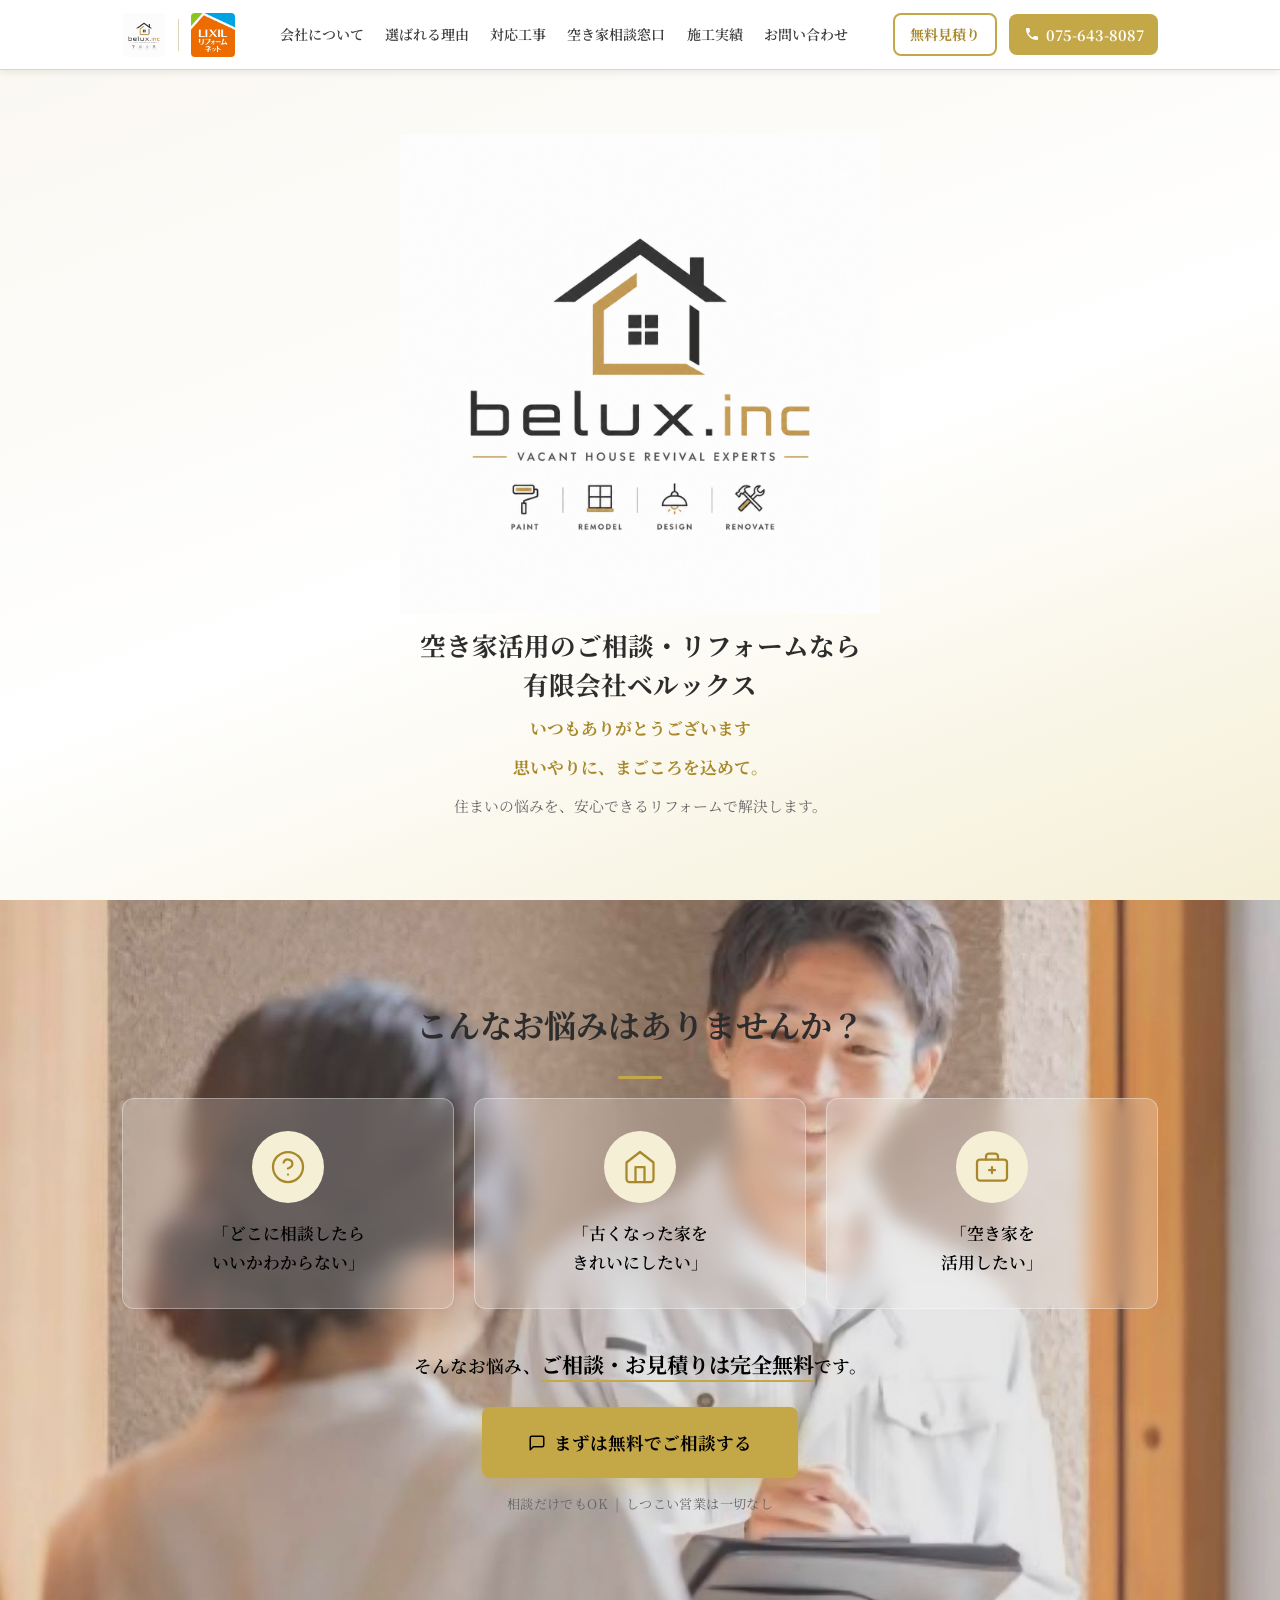
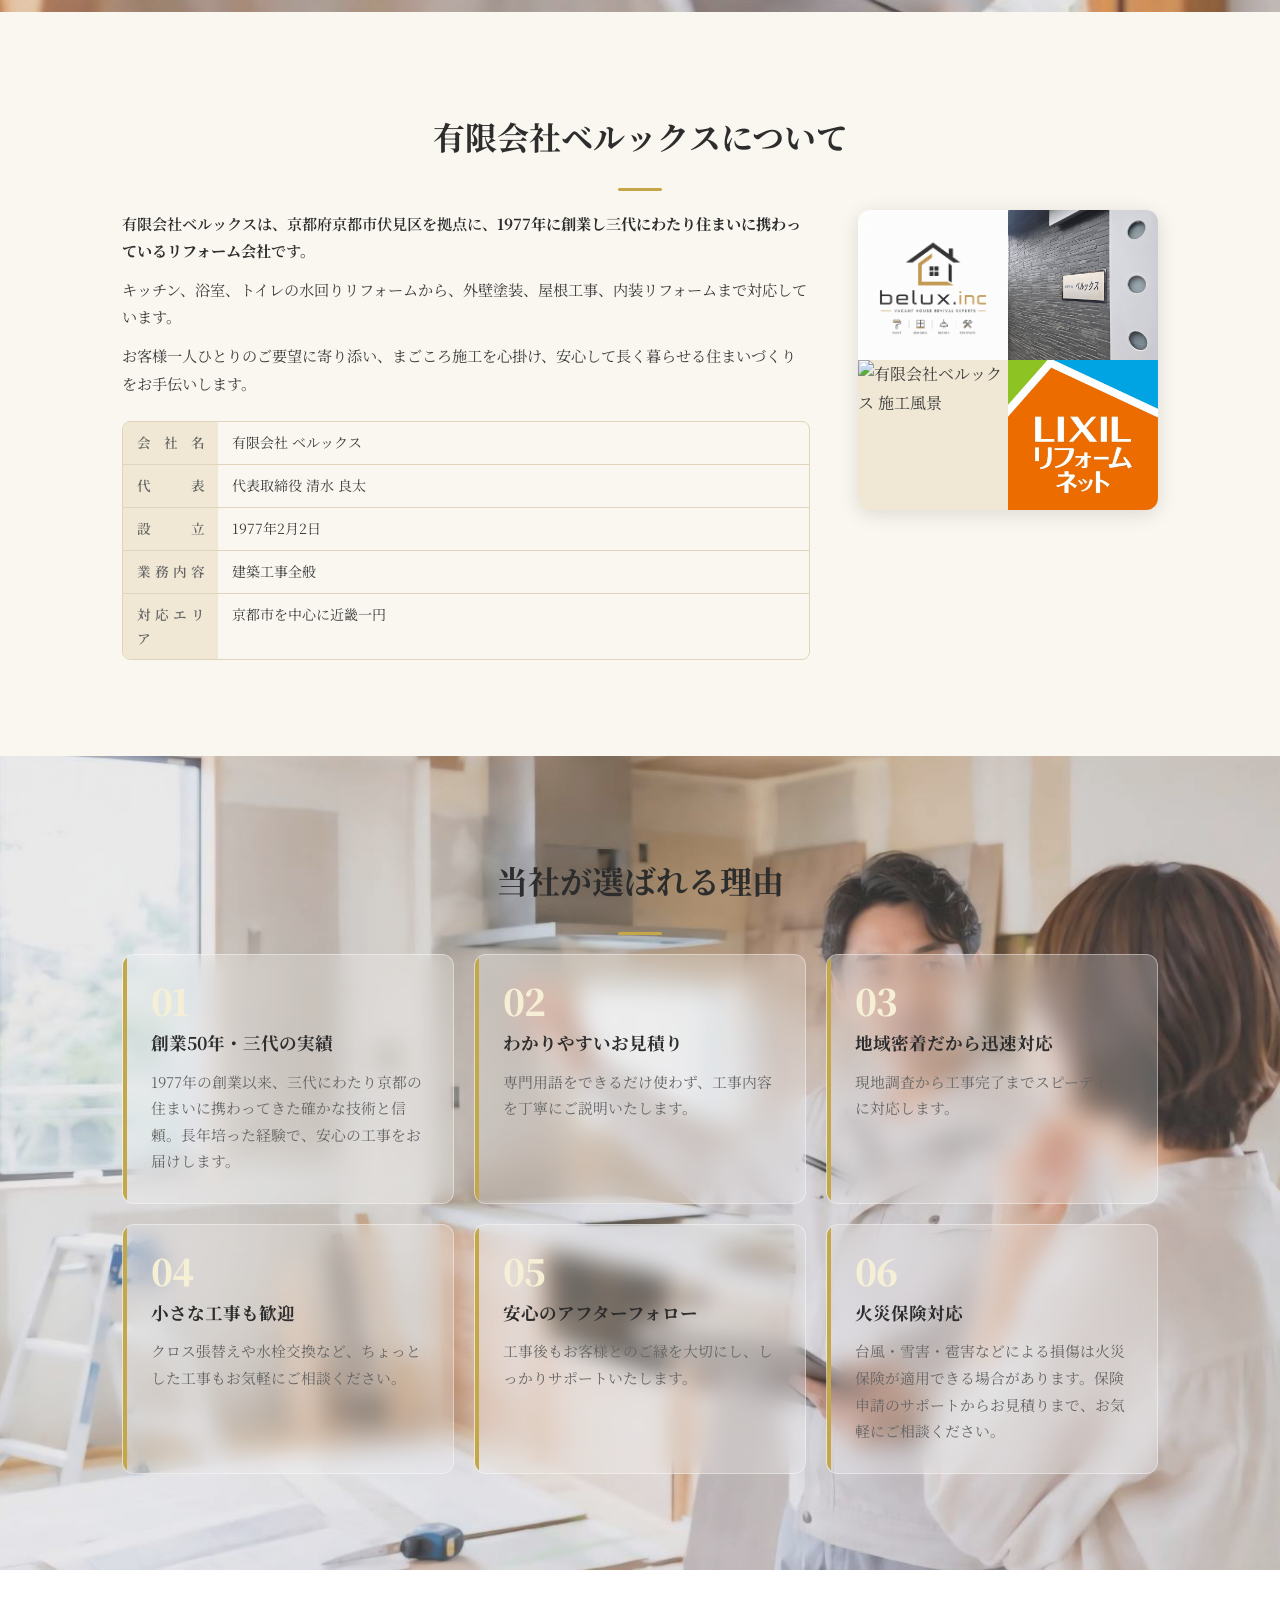
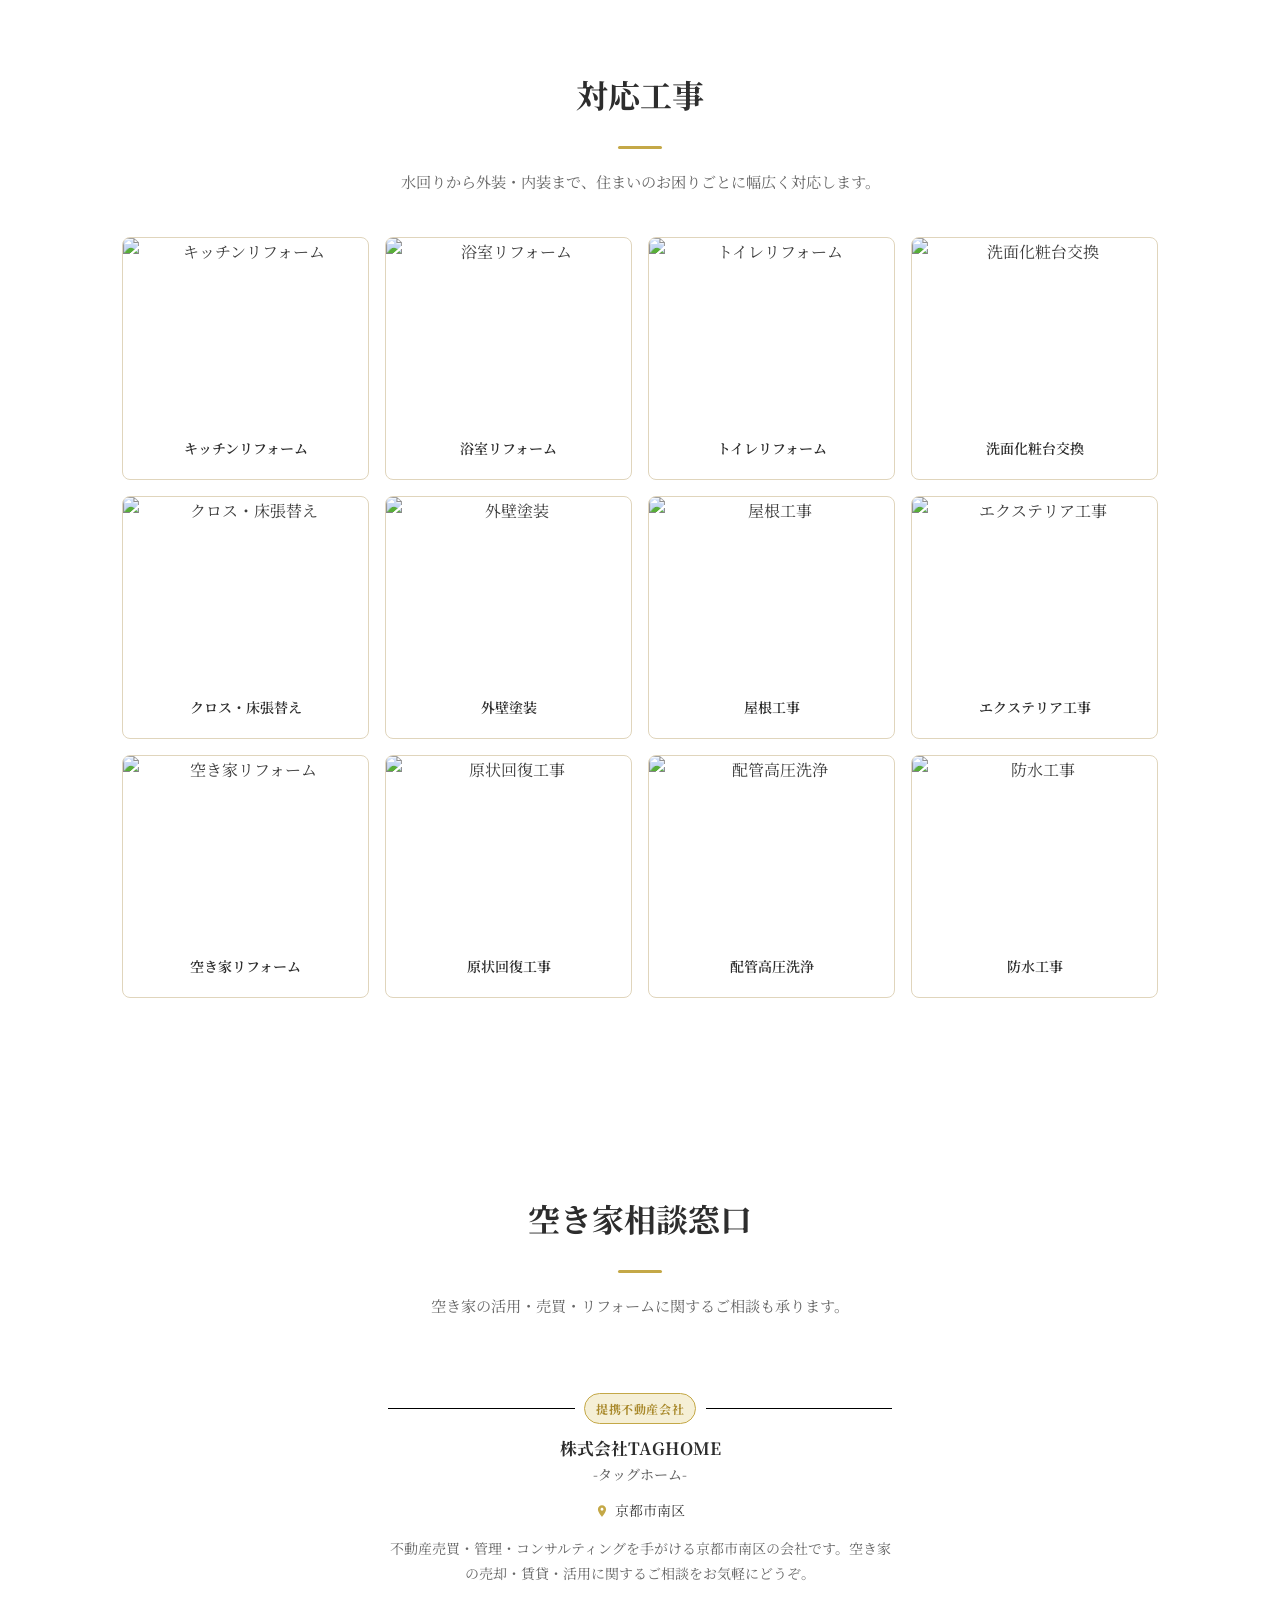
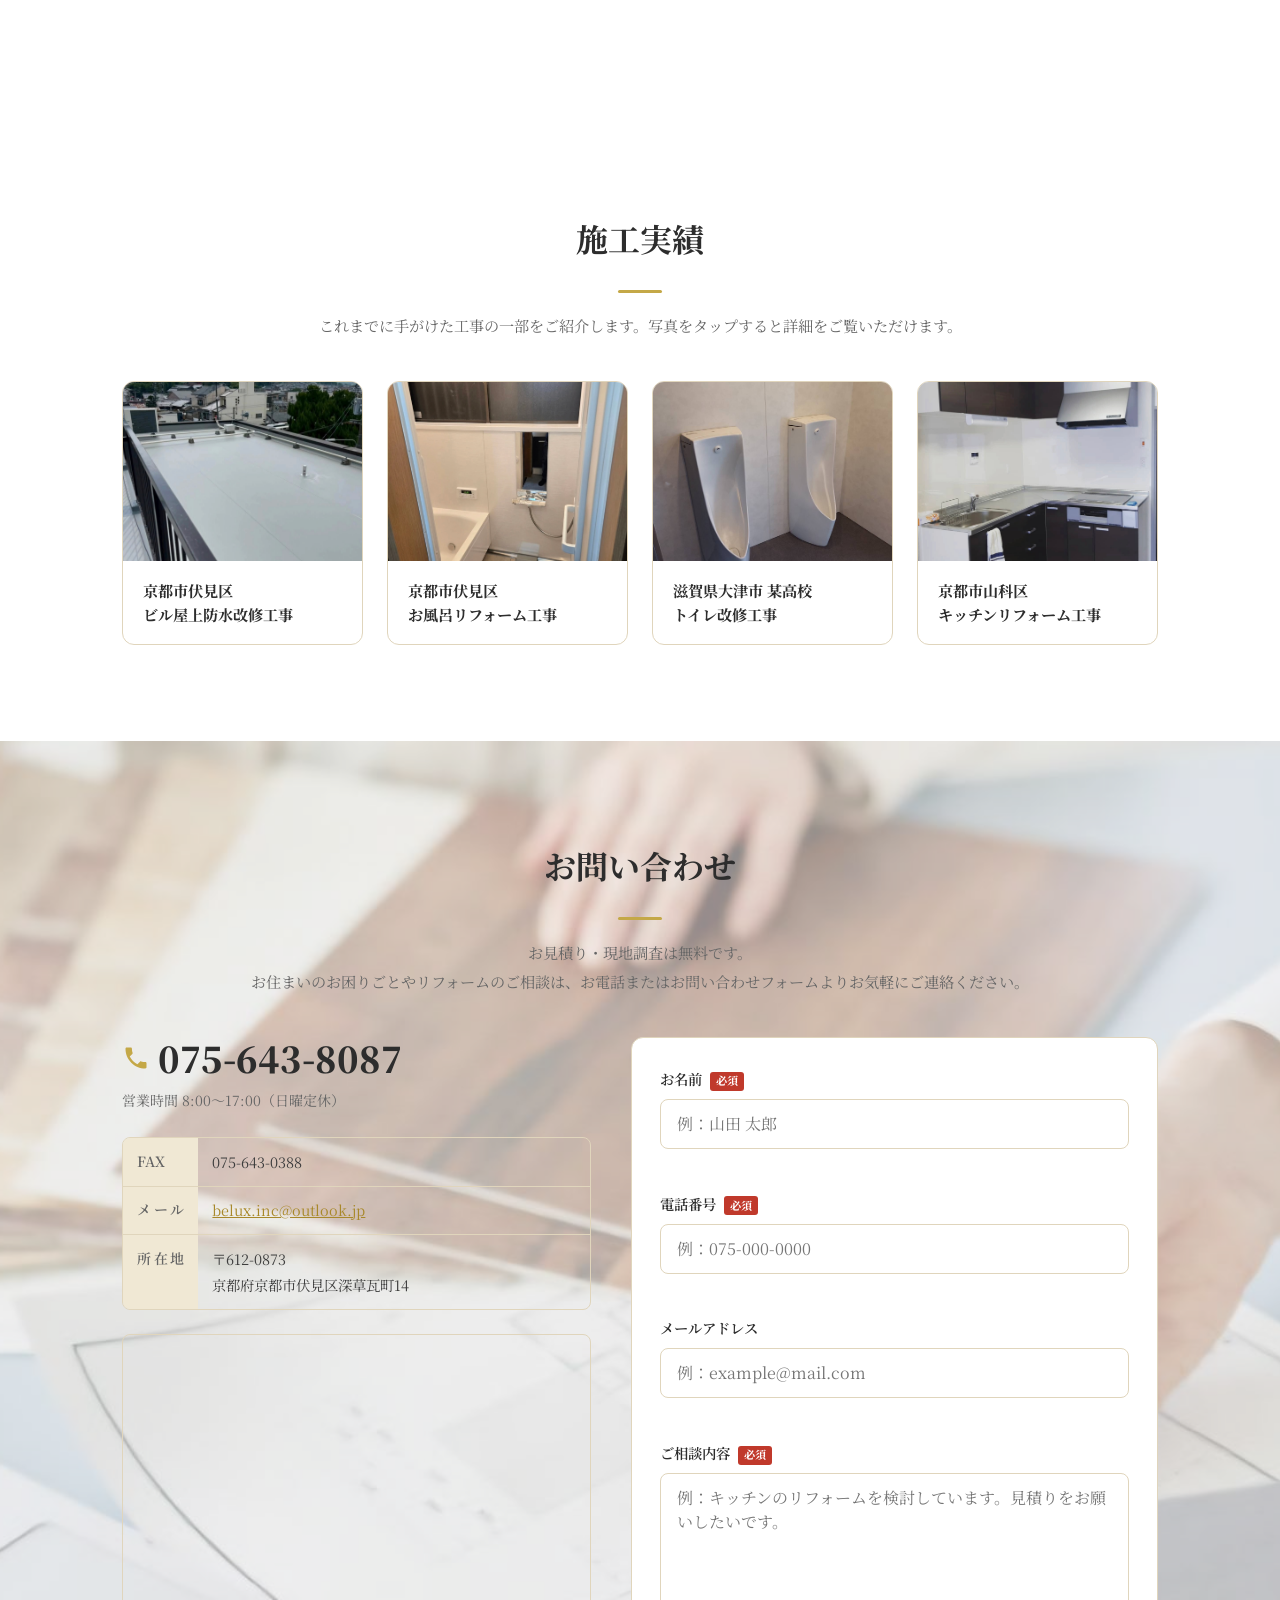
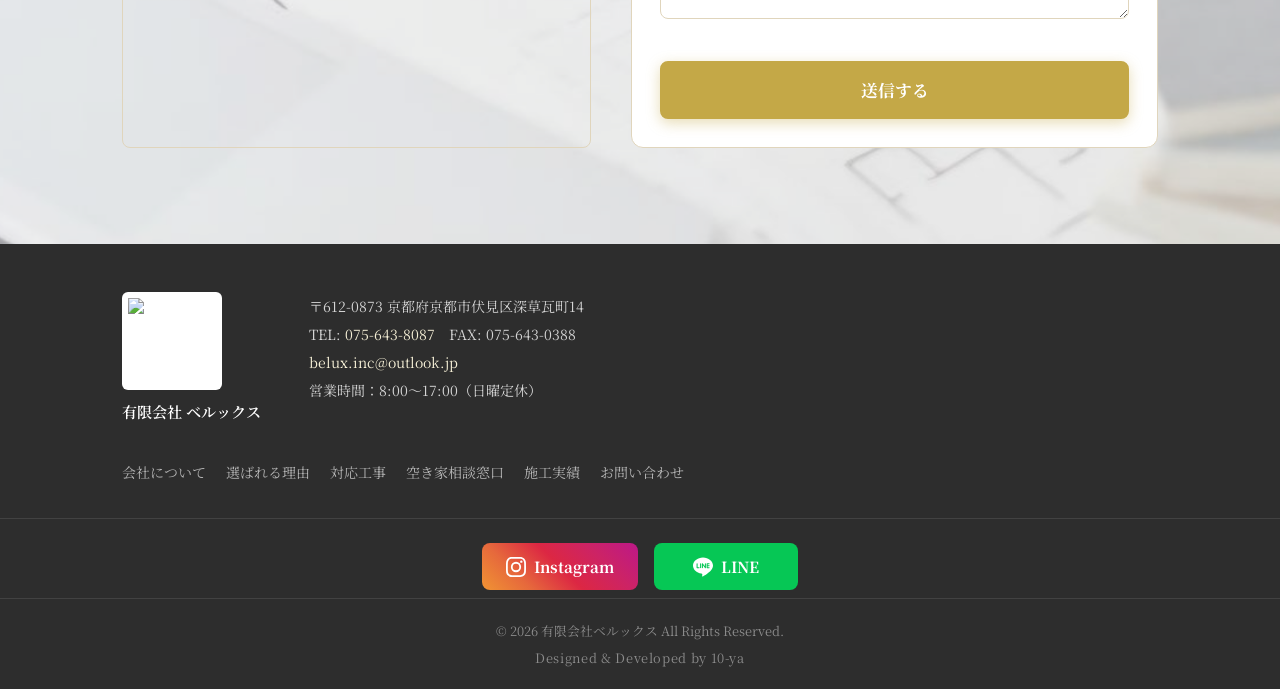
==== index.html @ 3d4a2533 "OGP画像をロゴ+社名で設定 Co-Authored-By: Claude Sonnet 4.6 <noreply@anthropic.com>" ====
<!DOCTYPE html>
<html lang="ja">
<head>
    <meta charset="UTF-8">
    <meta name="viewport" content="width=device-width, initial-scale=1.0">
    <meta name="description" content="京都市伏見区の有限会社ベルックスは、キッチン・浴室・トイレなどの水回りリフォーム、外壁塗装、屋根工事、内装リフォーム、空き家リフォームに対応しています。お見積り・現地調査は無料です。">
    <title>有限会社ベルックス｜京都市伏見区のリフォーム・建築工事</title>

    <!-- OGP設定 -->
    <meta property="og:title" content="有限会社ベルックス｜京都市伏見区のリフォーム・建築工事">
    <meta property="og:description" content="京都市伏見区のリフォーム会社。キッチン・浴室・トイレの水回りから外壁塗装・屋根工事まで対応。お見積り無料。">
    <meta property="og:type" content="website">
    <meta property="og:url" content="https://beluxinc.github.io/belux/">
    <meta property="og:image" content="https://beluxinc.github.io/belux/ogp.png">
    <meta property="og:image:width" content="1200">
    <meta property="og:image:height" content="630">
    <meta property="og:locale" content="ja_JP">

    <link rel="preconnect" href="https://fonts.googleapis.com">
    <link rel="preconnect" href="https://fonts.gstatic.com" crossorigin>
    <link href="https://fonts.googleapis.com/css2?family=Noto+Serif+JP:wght@400;700;900&display=swap" rel="stylesheet">
    <link rel="icon" type="image/png" href="ロゴマーク-header.png">
    <link rel="apple-touch-icon" href="ロゴマーク-header.png">
    <link rel="stylesheet" href="css/style.css">
</head>
<body id="top">

    <!-- ========================================
         ヘッダー（固定表示）
    ======================================== -->
    <header class="header" id="header">
        <div class="header-inner container">
            <a href="#top" class="header-logo">
                <img src="ロゴマーク-header.png" alt="有限会社ベルックス ロゴ" height="44">
                <span class="header-logo-divider" aria-hidden="true"></span>
                <img src="LIXIL.jpg" alt="LIXILリフォームネット" height="44" class="header-logo-lixil">
            </a>

            <!-- PCナビ -->
            <nav class="header-nav" id="mainNav" aria-label="メインナビゲーション">
                <ul>
                    <li><a href="#about" class="nav-link">会社について</a></li>
                    <li><a href="#reasons" class="nav-link">選ばれる理由</a></li>
                    <li><a href="#services" class="nav-link">対応工事</a></li>
                    <li><a href="#vacancy" class="nav-link">空き家相談窓口</a></li>
                    <li><a href="#works" class="nav-link">施工実績</a></li>
                    <li><a href="#contact" class="nav-link">お問い合わせ</a></li>
                </ul>
            </nav>

            <!-- 無料見積りボタン -->
            <a href="#contact" class="header-estimate">無料見積り</a>

            <!-- PCヘッダー電話ボタン -->
            <a href="tel:0756438087" class="header-tel" aria-label="電話する 075-643-8087">
                <svg xmlns="http://www.w3.org/2000/svg" width="16" height="16" viewBox="0 0 24 24" fill="currentColor" aria-hidden="true">
                    <path d="M6.62 10.79c1.44 2.83 3.76 5.14 6.59 6.59l2.2-2.2c.27-.27.67-.36 1.02-.24 1.12.37 2.33.57 3.57.57.55 0 1 .45 1 1V20c0 .55-.45 1-1 1-9.39 0-17-7.61-17-17 0-.55.45-1 1-1h3.5c.55 0 1 .45 1 1 0 1.25.2 2.45.57 3.57.11.35.03.74-.25 1.02l-2.2 2.2z"/>
                </svg>
                <span>075-643-8087</span>
            </a>

            <!-- ハンバーガーボタン（スマホ用） -->
            <button class="hamburger" id="hamburger"
                    aria-label="メニューを開く"
                    aria-expanded="false"
                    aria-controls="mainNav">
                <span class="hamburger-bar"></span>
                <span class="hamburger-bar"></span>
                <span class="hamburger-bar"></span>
            </button>
        </div>
    </header>

    <main>
        <!-- ========================================
             ① ファーストビュー（ヒーロー）
             背景画像: 施工実績写真/背景/ フォルダーの写真を使用
        ======================================== -->
        <section class="hero" id="hero">
            <div class="hero-content">
                <div class="hero-logo-wrap">
                  <img src="ロゴマーク.png" alt="有限会社ベルックス" class="hero-logo">
                  <div class="hero-sweep hero-sweep-h" aria-hidden="true"></div>
                  <div class="hero-sweep hero-sweep-a" aria-hidden="true"></div>
                </div>
                <h1 class="hero-title">空き家活用のご相談・リフォームなら<br>有限会社ベルックス</h1>
                <p class="hero-lead">いつもありがとうございます</p>
                <p class="hero-lead">思いやりに、まごころを込めて。</p>
                <p class="hero-sub">住まいの悩みを、安心できるリフォームで解決します。</p>
            </div>
        </section>

        <!-- ========================================
             ② お悩み訴求
        ======================================== -->
        <section class="concerns section-pad" id="concerns">
            <div class="container">
                <h2 class="section-title">こんなお悩みはありませんか？</h2>
                <div class="concerns-grid">
                    <div class="concern-item animate-in">
                        <div class="concern-icon" aria-hidden="true">
                            <svg xmlns="http://www.w3.org/2000/svg" width="36" height="36" viewBox="0 0 24 24" fill="none" stroke="currentColor" stroke-width="1.5" stroke-linecap="round" stroke-linejoin="round">
                                <circle cx="12" cy="12" r="10"/>
                                <path d="M9.09 9a3 3 0 0 1 5.83 1c0 2-3 3-3 3"/>
                                <line x1="12" y1="17" x2="12.01" y2="17"/>
                            </svg>
                        </div>
                        <p>「どこに相談したら<br>いいかわからない」</p>
                    </div>
                    <div class="concern-item animate-in">
                        <div class="concern-icon" aria-hidden="true">
                            <svg xmlns="http://www.w3.org/2000/svg" width="36" height="36" viewBox="0 0 24 24" fill="none" stroke="currentColor" stroke-width="1.5" stroke-linecap="round" stroke-linejoin="round">
                                <path d="M3 9l9-7 9 7v11a2 2 0 0 1-2 2H5a2 2 0 0 1-2-2z"/>
                                <polyline points="9 22 9 12 15 12 15 22"/>
                            </svg>
                        </div>
                        <p>「古くなった家を<br>きれいにしたい」</p>
                    </div>
                    <div class="concern-item animate-in">
                        <div class="concern-icon" aria-hidden="true">
                            <svg xmlns="http://www.w3.org/2000/svg" width="36" height="36" viewBox="0 0 24 24" fill="none" stroke="currentColor" stroke-width="1.5" stroke-linecap="round" stroke-linejoin="round">
                                <rect x="2" y="7" width="20" height="14" rx="2" ry="2"/>
                                <path d="M16 7V5a2 2 0 0 0-2-2h-4a2 2 0 0 0-2 2v2"/>
                                <line x1="12" y1="12" x2="12" y2="16"/>
                                <line x1="10" y1="14" x2="14" y2="14"/>
                            </svg>
                        </div>
                        <p>「空き家を<br>活用したい」</p>
                    </div>
                </div>
                <p class="concerns-cta-text">そんなお悩み、<strong class="concerns-cta-free">ご相談・お見積りは完全無料</strong>です。</p>
                <a href="#contact" class="btn btn-primary concerns-cta-btn">
                    <svg xmlns="http://www.w3.org/2000/svg" width="18" height="18" viewBox="0 0 24 24" fill="none" stroke="currentColor" stroke-width="2" stroke-linecap="round" stroke-linejoin="round" aria-hidden="true"><path d="M21 15a2 2 0 0 1-2 2H7l-4 4V5a2 2 0 0 1 2-2h14a2 2 0 0 1 2 2z"/></svg>
                    まずは無料でご相談する
                </a>
                <p class="concerns-cta-note">相談だけでもOK&nbsp;&nbsp;|&nbsp;&nbsp;しつこい営業は一切なし</p>
            </div>
        </section>

        <!-- ========================================
             ③ ベルックスについて
        ======================================== -->
        <section class="about section-pad bg-cream" id="about">
            <div class="container">
                <h2 class="section-title">有限会社ベルックスについて</h2>
                <div class="about-inner">
                    <div class="about-text animate-in">
                        <p class="about-lead">有限会社ベルックスは、京都府京都市伏見区を拠点に、<strong>1977年に創業し三代にわたり住まいに携わっているリフォーム会社</strong>です。</p>
                        <p>キッチン、浴室、トイレの水回りリフォームから、外壁塗装、屋根工事、内装リフォームまで対応しています。</p>
                        <p>お客様一人ひとりのご要望に寄り添い、まごころ施工を心掛け、安心して長く暮らせる住まいづくりをお手伝いします。</p>
                        <div class="about-info">
                            <dl>
                                <div class="about-info-row">
                                    <dt>会社名</dt>
                                    <dd>有限会社 ベルックス</dd>
                                </div>
                                <div class="about-info-row">
                                    <dt>代表</dt>
                                    <dd>代表取締役 清水 良太</dd>
                                </div>
                                <div class="about-info-row">
                                    <dt>設立</dt>
                                    <dd>1977年2月2日</dd>
                                </div>
                                <div class="about-info-row">
                                    <dt>業務内容</dt>
                                    <dd>建築工事全般</dd>
                                </div>
                                <div class="about-info-row">
                                    <dt>対応エリア</dt>
                                    <dd>京都市を中心に近畿一円</dd>
                                </div>
                            </dl>
                        </div>
                    </div>
                    <div class="about-logo-col animate-in">
                        <!-- 市松模様 2×2グリッド：後2枚は画像パスを差し替えてください -->
                        <div class="logo-grid">
                            <div class="logo-cell logo-cell--white">
                                <img src="ロゴマーク.png" alt="有限会社ベルックス">
                            </div>
                            <div class="logo-cell logo-cell--cream">
                                <img src="事務所.jpg" alt="有限会社ベルックス 事務所">
                            </div>
                            <div class="logo-cell logo-cell--cream">
                                <img src="施工実績写真/背景/５.jpg" alt="有限会社ベルックス 施工風景">
                            </div>
                            <div class="logo-cell logo-cell--white">
                                <img src="LIXIL.jpg" alt="LIXILリフォームネット">
                            </div>
                        </div>
                    </div>
                </div>
            </div>
        </section>

        <!-- ========================================
             ④ 当社が選ばれる理由
        ======================================== -->
        <section class="reasons section-pad" id="reasons">
            <div class="container">
                <h2 class="section-title">当社が選ばれる理由</h2>
                <div class="reasons-grid">
                    <div class="reason-card animate-in">
                        <div class="reason-num" aria-hidden="true">01</div>
                        <h3 class="reason-title">創業50年・三代の実績</h3>
                        <p>1977年の創業以来、三代にわたり京都の住まいに携わってきた確かな技術と信頼。長年培った経験で、安心の工事をお届けします。</p>
                    </div>
                    <div class="reason-card animate-in">
                        <div class="reason-num" aria-hidden="true">02</div>
                        <h3 class="reason-title">わかりやすいお見積り</h3>
                        <p>専門用語をできるだけ使わず、工事内容を丁寧にご説明いたします。</p>
                    </div>
                    <div class="reason-card animate-in">
                        <div class="reason-num" aria-hidden="true">03</div>
                        <h3 class="reason-title">地域密着だから迅速対応</h3>
                        <p>現地調査から工事完了までスピーディーに対応します。</p>
                    </div>
                    <div class="reason-card animate-in">
                        <div class="reason-num" aria-hidden="true">04</div>
                        <h3 class="reason-title">小さな工事も歓迎</h3>
                        <p>クロス張替えや水栓交換など、ちょっとした工事もお気軽にご相談ください。</p>
                    </div>
                    <div class="reason-card animate-in">
                        <div class="reason-num" aria-hidden="true">05</div>
                        <h3 class="reason-title">安心のアフターフォロー</h3>
                        <p>工事後もお客様とのご縁を大切にし、しっかりサポートいたします。</p>
                    </div>
                    <div class="reason-card animate-in">
                        <div class="reason-num" aria-hidden="true">06</div>
                        <h3 class="reason-title">火災保険対応</h3>
                        <p>台風・雪害・雹害などによる損傷は火災保険が適用できる場合があります。保険申請のサポートからお見積りまで、お気軽にご相談ください。</p>
                    </div>
                </div>
            </div>
        </section>

        <!-- ========================================
             ⑤ 対応工事
        ======================================== -->
        <section class="services section-pad" id="services">
            <div class="container">
                <h2 class="section-title">対応工事</h2>
                <p class="section-subtitle">水回りから外装・内装まで、住まいのお困りごとに幅広く対応します。</p>
                <div class="services-grid">

                    <!-- キッチンリフォーム -->
                    <div class="service-card animate-in">
                        <div class="service-img-wrap">
                            <img src="対応工事/キッチンリフォーム.jpg" alt="キッチンリフォーム" class="service-img" loading="lazy" decoding="async">
                        </div>
                        <div class="service-body">
                            <h3>キッチンリフォーム</h3>

                        </div>
                    </div>

                    <!-- 浴室リフォーム -->
                    <div class="service-card animate-in">
                        <div class="service-img-wrap">
                            <img src="対応工事/浴室リフォーム.jpg" alt="浴室リフォーム" class="service-img" loading="lazy" decoding="async">
                        </div>
                        <div class="service-body">
                            <h3>浴室リフォーム</h3>

                        </div>
                    </div>

                    <!-- トイレリフォーム -->
                    <div class="service-card animate-in">
                        <div class="service-img-wrap">
                            <img src="対応工事/トイレリフォーム.jpg" alt="トイレリフォーム" class="service-img" loading="lazy" decoding="async">
                        </div>
                        <div class="service-body">
                            <h3>トイレリフォーム</h3>

                        </div>
                    </div>

                    <!-- 洗面化粧台交換 -->
                    <div class="service-card animate-in">
                        <div class="service-img-wrap">
                            <img src="対応工事/洗面化粧台交換.jpg" alt="洗面化粧台交換" class="service-img" loading="lazy" decoding="async">
                        </div>
                        <div class="service-body">
                            <h3>洗面化粧台交換</h3>

                        </div>
                    </div>

                    <!-- クロス・床張替え -->
                    <div class="service-card animate-in">
                        <div class="service-img-wrap">
                            <img src="対応工事/クロス床張り替え.jpg" alt="クロス・床張替え" class="service-img" loading="lazy" decoding="async">
                        </div>
                        <div class="service-body">
                            <h3>クロス・床張替え</h3>

                        </div>
                    </div>

                    <!-- 外壁塗装 -->
                    <div class="service-card animate-in">
                        <div class="service-img-wrap">
                            <img src="対応工事/外壁塗装.jpg" alt="外壁塗装" class="service-img" loading="lazy" decoding="async">
                        </div>
                        <div class="service-body">
                            <h3>外壁塗装</h3>

                        </div>
                    </div>

                    <!-- 屋根工事 -->
                    <div class="service-card animate-in">
                        <div class="service-img-wrap">
                            <img src="対応工事/屋根工事.jpg" alt="屋根工事" class="service-img" loading="lazy" decoding="async">
                        </div>
                        <div class="service-body">
                            <h3>屋根工事</h3>

                        </div>
                    </div>

                    <!-- エクステリア工事 -->
                    <div class="service-card animate-in">
                        <div class="service-img-wrap">
                            <img src="対応工事/エクステリア工事.jpg" alt="エクステリア工事" class="service-img" loading="lazy" decoding="async">
                        </div>
                        <div class="service-body">
                            <h3>エクステリア工事</h3>

                        </div>
                    </div>

                    <!-- 空き家リフォーム -->
                    <div class="service-card animate-in">
                        <div class="service-img-wrap">
                            <img src="対応工事/空き家リフォーム.jpg" alt="空き家リフォーム" class="service-img" loading="lazy" decoding="async">
                        </div>
                        <div class="service-body">
                            <h3>空き家リフォーム</h3>

                        </div>
                    </div>

                    <!-- 原状回復工事 -->
                    <div class="service-card animate-in">
                        <div class="service-img-wrap">
                            <img src="対応工事/現状回復工事.jpg" alt="原状回復工事" class="service-img" loading="lazy" decoding="async">
                        </div>
                        <div class="service-body">
                            <h3>原状回復工事</h3>

                        </div>
                    </div>

                    <!-- 配管高圧洗浄 -->
                    <div class="service-card animate-in">
                        <div class="service-img-wrap">
                            <img src="対応工事/配管高圧洗浄.jpg" alt="配管高圧洗浄" class="service-img" loading="lazy" decoding="async">
                        </div>
                        <div class="service-body">
                            <h3>配管高圧洗浄</h3>

                        </div>
                    </div>

                    <!-- 防水工事 -->
                    <div class="service-card animate-in">
                        <div class="service-img-wrap">
                            <img src="対応工事/防水工事.jpg" alt="防水工事" class="service-img" loading="lazy" decoding="async">
                        </div>
                        <div class="service-body">
                            <h3>防水工事</h3>

                        </div>
                    </div>

                </div>
            </div>
        </section>

        <!-- ========================================
             ⑤-2 空き家相談窓口
        ======================================== -->
        <section class="vacancy section-pad" id="vacancy">
            <div class="vacancy-sweep" aria-hidden="true"></div>
            <div class="vacancy-sweep-v" aria-hidden="true"></div>
            <div class="container">
                <h2 class="section-title">空き家相談窓口</h2>
                <p class="section-subtitle">空き家の活用・売買・リフォームに関するご相談も承ります。</p>
                <div class="vacancy-grid">

                    <!-- 株式会社TAGHOME -->
                    <div class="vacancy-card animate-in">
                        <div class="vacancy-card-badge-row">
                            <span class="vacancy-card-badge">提携不動産会社</span>
                        </div>
                        <h3 class="vacancy-card-name">株式会社TAGHOME<br><span class="vacancy-card-subname">-タッグホーム-</span></h3>
                        <p class="vacancy-card-address">
                            <svg xmlns="http://www.w3.org/2000/svg" width="14" height="14" viewBox="0 0 24 24" fill="currentColor" aria-hidden="true"><path d="M12 2C8.13 2 5 5.13 5 9c0 5.25 7 13 7 13s7-7.75 7-13c0-3.87-3.13-7-7-7zm0 9.5c-1.38 0-2.5-1.12-2.5-2.5s1.12-2.5 2.5-2.5 2.5 1.12 2.5 2.5-1.12 2.5-2.5 2.5z"/></svg>
                            京都市南区
                        </p>
                        <p class="vacancy-card-desc">不動産売買・管理・コンサルティングを手がける京都市南区の会社です。空き家の売却・賃貸・活用に関するご相談をお気軽にどうぞ。</p>
                    </div>

                </div>
            </div>
        </section>

        <!-- ========================================
             ⑥ 施工実績
             写真の割り当て：
               伏見区屋上ビル/   → 京都市伏見区ビル屋上防水改修工事
               伏見区風呂リフォーム/ → 京都市伏見区お風呂リフォーム工事
               某高校トイレ/     → 滋賀県大津市某高校トイレ改修工事
               山科キッチンリフォーム/ → 京都市山科区キッチンリフォーム工事
        ======================================== -->
        <section class="works section-pad" id="works">
            <div class="container">
                <h2 class="section-title">施工実績</h2>
                <p class="section-subtitle">これまでに手がけた工事の一部をご紹介します。写真をタップすると詳細をご覧いただけます。</p>
                <div class="works-grid">

                    <!-- 京都市伏見区ビル屋上防水改修工事 -->
                    <div class="work-card animate-in" data-work="fushimi-roof" role="button" tabindex="0" aria-label="京都市伏見区ビル屋上防水改修工事の写真を見る">
                        <div class="work-img-wrap">
                            <img src="施工実績写真/伏見区屋上ビル/FO2.jpg"
                                 alt="京都市伏見区ビル屋上防水改修工事"
                                 class="work-img"
                                 loading="lazy"
                                 decoding="async">
                            <div class="work-img-overlay" aria-hidden="true">
                                <span>写真を見る</span>
                            </div>
                        </div>
                        <div class="work-body">
                            <h3 class="work-title">京都市伏見区<br>ビル屋上防水改修工事</h3>
                        </div>
                    </div>

                    <!-- 京都市伏見区お風呂リフォーム工事 -->
                    <div class="work-card animate-in" data-work="fushimi-bath" role="button" tabindex="0" aria-label="京都市伏見区お風呂リフォーム工事の写真を見る">
                        <div class="work-img-wrap">
                            <img src="施工実績写真/伏見区風呂リフォーム/FF1.jpg"
                                 alt="京都市伏見区お風呂リフォーム工事"
                                 class="work-img"
                                 loading="lazy"
                                 decoding="async">
                            <div class="work-img-overlay" aria-hidden="true">
                                <span>写真を見る</span>
                            </div>
                        </div>
                        <div class="work-body">
                            <h3 class="work-title">京都市伏見区<br>お風呂リフォーム工事</h3>
                        </div>
                    </div>

                    <!-- 滋賀県大津市某高校トイレ改修工事 -->
                    <div class="work-card animate-in" data-work="school-toilet" role="button" tabindex="0" aria-label="滋賀県大津市某高校トイレ改修工事の写真を見る">
                        <div class="work-img-wrap">
                            <img src="施工実績写真/某高校トイレ/1780905878141.jpg"
                                 alt="滋賀県大津市某高校トイレ改修工事"
                                 class="work-img"
                                 loading="lazy"
                                 decoding="async">
                            <div class="work-img-overlay" aria-hidden="true">
                                <span>写真を見る</span>
                            </div>
                        </div>
                        <div class="work-body">
                            <h3 class="work-title">滋賀県大津市 某高校<br>トイレ改修工事</h3>
                        </div>
                    </div>

                    <!-- 京都市山科区キッチンリフォーム工事 -->
                    <div class="work-card animate-in" data-work="yamashina-kitchen" role="button" tabindex="0" aria-label="京都市山科区キッチンリフォーム工事の写真を見る">
                        <div class="work-img-wrap">
                            <img src="施工実績写真/山科キッチンリフォーム/YK02.jpg"
                                 alt="京都市山科区キッチンリフォーム工事"
                                 class="work-img"
                                 loading="lazy"
                                 decoding="async">
                            <div class="work-img-overlay" aria-hidden="true">
                                <span>写真を見る</span>
                            </div>
                        </div>
                        <div class="work-body">
                            <h3 class="work-title">京都市山科区<br>キッチンリフォーム工事</h3>
                        </div>
                    </div>

                </div>
            </div>
        </section>

        <!-- ========================================
             ⑦ お問い合わせ
        ======================================== -->
        <section class="contact section-pad bg-cream" id="contact">
            <div class="container">
                <h2 class="section-title">お問い合わせ</h2>
                <p class="section-subtitle">お見積り・現地調査は無料です。<br>お住まいのお困りごとやリフォームのご相談は、お電話またはお問い合わせフォームよりお気軽にご連絡ください。</p>

                <div class="contact-inner">

                    <!-- 連絡先情報 -->
                    <div class="contact-info animate-in">
                        <div class="contact-info-main">
                            <a href="tel:0756438087" class="contact-tel">
                                <svg xmlns="http://www.w3.org/2000/svg" width="28" height="28" viewBox="0 0 24 24" fill="currentColor" aria-hidden="true">
                                    <path d="M6.62 10.79c1.44 2.83 3.76 5.14 6.59 6.59l2.2-2.2c.27-.27.67-.36 1.02-.24 1.12.37 2.33.57 3.57.57.55 0 1 .45 1 1V20c0 .55-.45 1-1 1-9.39 0-17-7.61-17-17 0-.55.45-1 1-1h3.5c.55 0 1 .45 1 1 0 1.25.2 2.45.57 3.57.11.35.03.74-.25 1.02l-2.2 2.2z"/>
                                </svg>
                                <span>075-643-8087</span>
                            </a>
                            <p class="contact-hours">営業時間 8:00～17:00（日曜定休）</p>
                        </div>

                        <dl class="contact-detail">
                            <div>
                                <dt>FAX</dt>
                                <dd>075-643-0388</dd>
                            </div>
                            <div>
                                <dt>メール</dt>
                                <dd><a href="mailto:belux.inc@outlook.jp">belux.inc@outlook.jp</a></dd>
                            </div>
                            <div>
                                <dt>所在地</dt>
                                <dd>〒612-0873<br>京都府京都市伏見区深草瓦町14</dd>
                            </div>
                        </dl>

                        <!-- ========================================
                             Googleマップ
                             ▼ 後から正確な埋め込みコードに差し替えてください
                             Google Maps → 「共有」→「地図を埋め込む」からiframeコードを取得
                        ======================================== -->
                        <div class="map-wrap">
                            <iframe
                                src="https://maps.google.com/maps?q=%E4%BA%AC%E9%83%BD%E5%BA%9C%E4%BA%AC%E9%83%BD%E5%B8%82%E4%BC%8F%E8%A6%8B%E5%8C%BA%E6%B7%B1%E8%8D%89%E7%93%A6%E7%94%BA14&output=embed&hl=ja&z=16"
                                width="100%"
                                height="100%"
                                style="border:0; min-height:200px;"
                                allowfullscreen=""
                                loading="lazy"
                                referrerpolicy="no-referrer-when-downgrade"
                                title="有限会社ベルックス 所在地マップ">
                            </iframe>
                        </div>
                        <!-- ▲ Googleマップここまで -->
                    </div>

                    <!-- お問い合わせフォーム -->
                    <div class="contact-form-wrap animate-in">
                        <!--
                            ============================================================
                            【重要】フォーム設定について
                            GitHub PagesではPHPによるメール送信はできないため、
                            Formspreeなどの外部フォームサービスを使用します。

                            Formspreeの設定手順：
                            1. https://formspree.io/ でアカウントを作成
                            2. 「New Form」でフォームを作成
                            3. 発行されたフォームID（例: xpzgwkja）をコピー
                            4. 下記 <form> タグの action="..." の
                               「ここにFormspreeのIDを入れる」をIDに差し替え
                               例: action="https://formspree.io/f/xpzgwkja"
                            ============================================================
                        -->
                        <form
                            id="contactForm"
                            action="https://formspree.io/f/mjgqwbeg"
                            method="POST"
                            class="contact-form"
                            novalidate>

                            <div class="form-group">
                                <label for="name" class="form-label">お名前 <span class="required">必須</span></label>
                                <input
                                    type="text"
                                    id="name"
                                    name="name"
                                    class="form-input"
                                    placeholder="例：山田 太郎"
                                    required
                                    autocomplete="name">
                                <span class="form-error" id="nameError" role="alert"></span>
                            </div>

                            <div class="form-group">
                                <label for="tel" class="form-label">電話番号 <span class="required">必須</span></label>
                                <input
                                    type="tel"
                                    id="tel"
                                    name="tel"
                                    class="form-input"
                                    placeholder="例：075-000-0000"
                                    required
                                    autocomplete="tel">
                                <span class="form-error" id="telError" role="alert"></span>
                            </div>

                            <div class="form-group">
                                <label for="email" class="form-label">メールアドレス</label>
                                <input
                                    type="email"
                                    id="email"
                                    name="email"
                                    class="form-input"
                                    placeholder="例：example@mail.com"
                                    autocomplete="email">
                                <span class="form-error" id="emailError" role="alert"></span>
                            </div>

                            <div class="form-group">
                                <label for="message" class="form-label">ご相談内容 <span class="required">必須</span></label>
                                <textarea
                                    id="message"
                                    name="message"
                                    class="form-input form-textarea"
                                    placeholder="例：キッチンのリフォームを検討しています。見積りをお願いしたいです。"
                                    required
                                    rows="5"></textarea>
                                <span class="form-error" id="messageError" role="alert"></span>
                            </div>

                            <button type="submit" class="btn btn-primary btn-full" id="submitBtn">
                                送信する
                            </button>

                            <!-- 送信完了メッセージ（JS制御） -->
                            <div id="formSuccess" class="form-success" hidden>
                                <p>お問い合わせを受け付けました。<br>担当者よりご連絡いたします。</p>
                            </div>
                        </form>
                    </div>
                </div>
            </div>
        </section>
    </main>

    <!-- ========================================
         フッター
    ======================================== -->
    <footer class="footer">
        <div class="container footer-inner">
            <div class="footer-logo-block">
                <img src="ロゴF.png" alt="有限会社ベルックス ロゴ" class="footer-logo" width="110">
                <p class="footer-company">有限会社 ベルックス</p>
            </div>
            <div class="footer-info-block">
                <address class="footer-address">
                    〒612-0873 京都府京都市伏見区深草瓦町14<br>
                    TEL: <a href="tel:0756438087">075-643-8087</a>　FAX: 075-643-0388<br>
                    <a href="mailto:belux.inc@outlook.jp">belux.inc@outlook.jp</a><br>
                    営業時間：8:00〜17:00（日曜定休）
                </address>
            </div>
            <nav class="footer-nav" aria-label="フッターナビゲーション">
                <ul>
                    <li><a href="#about">会社について</a></li>
                    <li><a href="#reasons">選ばれる理由</a></li>
                    <li><a href="#services">対応工事</a></li>
                    <li><a href="#vacancy">空き家相談窓口</a></li>
                    <li><a href="#works">施工実績</a></li>
                    <li><a href="#contact">お問い合わせ</a></li>
                </ul>
            </nav>
        </div>
        <!-- SNSリンク -->
        <div class="footer-social">
            <!-- ▼ href="" の中にそれぞれのURLを入れてください -->
            <a href="https://www.instagram.com/belux.inc?igsh=djR5d2FxcGp5ZXdz" target="_blank" rel="noopener noreferrer" class="footer-social-btn footer-social-instagram" aria-label="Instagram">
                <svg xmlns="http://www.w3.org/2000/svg" width="20" height="20" viewBox="0 0 24 24" fill="currentColor" aria-hidden="true">
                    <path d="M12 2.163c3.204 0 3.584.012 4.85.07 1.366.062 2.633.336 3.608 1.311.975.975 1.249 2.242 1.311 3.608.058 1.266.07 1.646.07 4.85s-.012 3.584-.07 4.85c-.062 1.366-.336 2.633-1.311 3.608-.975.975-2.242 1.249-3.608 1.311-1.266.058-1.646.07-4.85.07s-3.584-.012-4.85-.07c-1.366-.062-2.633-.336-3.608-1.311-.975-.975-1.249-2.242-1.311-3.608C2.175 15.584 2.163 15.204 2.163 12s.012-3.584.07-4.85c.062-1.366.336-2.633 1.311-3.608.975-.975 2.242-1.249 3.608-1.311C8.416 2.175 8.796 2.163 12 2.163zm0-2.163C8.741 0 8.332.014 7.052.072 5.197.157 3.355.635 2.014 1.977.672 3.318.194 5.16.109 7.015.014 8.295 0 8.704 0 12c0 3.296.014 3.705.072 4.985.085 1.855.563 3.697 1.905 5.038 1.341 1.342 3.183 1.82 5.038 1.905C8.295 23.986 8.704 24 12 24s3.705-.014 4.985-.072c1.855-.085 3.697-.563 5.038-1.905 1.342-1.341 1.82-3.183 1.905-5.038.058-1.28.072-1.689.072-4.985s-.014-3.705-.072-4.985c-.085-1.855-.563-3.697-1.905-5.038C20.682.635 18.84.157 16.985.072 15.705.014 15.296 0 12 0zm0 5.838a6.162 6.162 0 1 0 0 12.324 6.162 6.162 0 0 0 0-12.324zm0 10.162a4 4 0 1 1 0-8 4 4 0 0 1 0 8zm6.406-11.845a1.44 1.44 0 1 0 0 2.881 1.44 1.44 0 0 0 0-2.881z"/>
                </svg>
                <span>Instagram</span>
            </a>
            <a href="https://line.me/ti/p/DGvzLKnGA8" target="_blank" rel="noopener noreferrer" class="footer-social-btn footer-social-line" aria-label="LINE">
                <svg xmlns="http://www.w3.org/2000/svg" width="20" height="20" viewBox="0 0 24 24" fill="currentColor" aria-hidden="true">
                    <path d="M19.365 9.863c.349 0 .63.285.63.631 0 .345-.281.63-.63.63H17.61v1.125h1.755c.349 0 .63.283.63.63 0 .344-.281.629-.63.629h-2.386c-.345 0-.627-.285-.627-.629V8.108c0-.345.282-.63.627-.63h2.386c.349 0 .63.285.63.63 0 .349-.281.63-.63.63H17.61v1.125h1.755zm-3.855 3.016c0 .27-.174.51-.432.596-.064.021-.133.031-.199.031-.211 0-.391-.09-.51-.25l-2.443-3.317v2.94c0 .344-.279.629-.631.629-.346 0-.626-.285-.626-.629V8.108c0-.27.173-.51.43-.595.06-.023.136-.033.194-.033.195 0 .375.104.495.254l2.462 3.33V8.108c0-.345.282-.63.63-.63.345 0 .63.285.63.63v4.771zm-5.741 0c0 .344-.282.629-.631.629-.345 0-.627-.285-.627-.629V8.108c0-.345.282-.63.627-.63.349 0 .631.285.631.63v4.771zm-2.466.629H4.917c-.345 0-.63-.285-.63-.629V8.108c0-.345.285-.63.63-.63.348 0 .63.285.63.63v4.141h1.756c.348 0 .629.283.629.63 0 .344-.281.629-.629.629M24 10.314C24 4.943 18.615.572 12 .572S0 4.943 0 10.314c0 4.811 4.27 8.842 10.035 9.608.391.082.923.258 1.058.59.12.301.079.766.038 1.08l-.164 1.02c-.045.301-.24 1.186 1.049.645 1.291-.539 6.916-4.078 9.436-6.975C23.176 14.393 24 12.458 24 10.314"/>
                </svg>
                <span>LINE</span>
            </a>
        </div>
        <div class="footer-copy">
            <p>&copy; 2026 有限会社ベルックス All Rights Reserved.</p>
            <p class="footer-site-id">Designed &amp; Developed by 10-ya</p>
        </div>
    </footer>

    <!-- ========================================
         スマホ用フローティングCTA（画面下部に固定）
    ======================================== -->
    <div class="floating-cta" id="floatingCta">
        <a href="tel:0756438087" class="floating-tel" aria-label="電話する 075-643-8087">
            <svg xmlns="http://www.w3.org/2000/svg" width="22" height="22" viewBox="0 0 24 24" fill="currentColor" aria-hidden="true">
                <path d="M6.62 10.79c1.44 2.83 3.76 5.14 6.59 6.59l2.2-2.2c.27-.27.67-.36 1.02-.24 1.12.37 2.33.57 3.57.57.55 0 1 .45 1 1V20c0 .55-.45 1-1 1-9.39 0-17-7.61-17-17 0-.55.45-1 1-1h3.5c.55 0 1 .45 1 1 0 1.25.2 2.45.57 3.57.11.35.03.74-.25 1.02l-2.2 2.2z"/>
            </svg>
            電話する
        </a>
        <a href="#contact" class="floating-contact">
            <svg xmlns="http://www.w3.org/2000/svg" width="22" height="22" viewBox="0 0 24 24" fill="none" stroke="currentColor" stroke-width="2" stroke-linecap="round" stroke-linejoin="round" aria-hidden="true">
                <path d="M21 15a2 2 0 0 1-2 2H7l-4 4V5a2 2 0 0 1 2-2h14a2 2 0 0 1 2 2z"/>
            </svg>
            お問い合わせ
        </a>
    </div>

    <!-- ========================================
         ライトボックス（施工実績写真の拡大表示）
    ======================================== -->
    <div class="lightbox" id="lightbox" role="dialog" aria-modal="true" aria-label="施工写真ギャラリー" hidden>
        <div class="lightbox-overlay" id="lightboxOverlay"></div>
        <div class="lightbox-inner" role="document">
            <button class="lightbox-close" id="lightboxClose" aria-label="閉じる">&times;</button>
            <h3 class="lightbox-title" id="lightboxTitle"></h3>
            <div class="lightbox-img-wrap">
                <button class="lightbox-nav lightbox-prev" id="lightboxPrev" aria-label="前の写真">&#8249;</button>
                <img src="" alt="" id="lightboxImg" class="lightbox-img">
                <button class="lightbox-nav lightbox-next" id="lightboxNext" aria-label="次の写真">&#8250;</button>
            </div>
            <p class="lightbox-counter" id="lightboxCounter"></p>
            <div class="lightbox-thumbs" id="lightboxThumbs"></div>
        </div>
    </div>

    <!-- ========================================
         フローティングSNSボタン（右側固定）
         ▼ href="" の中に実際のURLを入れてください
    ======================================== -->
    <div class="floating-sns" id="floatingSns">
        <a href="https://www.instagram.com/belux.inc?igsh=djR5d2FxcGp5ZXdz" target="_blank" rel="noopener noreferrer" class="floating-sns-btn floating-sns-instagram" aria-label="Instagramを見る">
            <svg xmlns="http://www.w3.org/2000/svg" width="28" height="28" viewBox="0 0 24 24" fill="currentColor" aria-hidden="true">
                <path d="M12 2.163c3.204 0 3.584.012 4.85.07 1.366.062 2.633.336 3.608 1.311.975.975 1.249 2.242 1.311 3.608.058 1.266.07 1.646.07 4.85s-.012 3.584-.07 4.85c-.062 1.366-.336 2.633-1.311 3.608-.975.975-2.242 1.249-3.608 1.311-1.266.058-1.646.07-4.85.07s-3.584-.012-4.85-.07c-1.366-.062-2.633-.336-3.608-1.311-.975-.975-1.249-2.242-1.311-3.608C2.175 15.584 2.163 15.204 2.163 12s.012-3.584.07-4.85c.062-1.366.336-2.633 1.311-3.608.975-.975 2.242-1.249 3.608-1.311C8.416 2.175 8.796 2.163 12 2.163zm0-2.163C8.741 0 8.332.014 7.052.072 5.197.157 3.355.635 2.014 1.977.672 3.318.194 5.16.109 7.015.014 8.295 0 8.704 0 12c0 3.296.014 3.705.072 4.985.085 1.855.563 3.697 1.905 5.038 1.341 1.342 3.183 1.82 5.038 1.905C8.295 23.986 8.704 24 12 24s3.705-.014 4.985-.072c1.855-.085 3.697-.563 5.038-1.905 1.342-1.341 1.82-3.183 1.905-5.038.058-1.28.072-1.689.072-4.985s-.014-3.705-.072-4.985c-.085-1.855-.563-3.697-1.905-5.038C20.682.635 18.84.157 16.985.072 15.705.014 15.296 0 12 0zm0 5.838a6.162 6.162 0 1 0 0 12.324 6.162 6.162 0 0 0 0-12.324zm0 10.162a4 4 0 1 1 0-8 4 4 0 0 1 0 8zm6.406-11.845a1.44 1.44 0 1 0 0 2.881 1.44 1.44 0 0 0 0-2.881z"/>
            </svg>
        </a>
        <a href="https://line.me/ti/p/DGvzLKnGA8" target="_blank" rel="noopener noreferrer" class="floating-sns-btn floating-sns-line" aria-label="LINEで友だち追加">
            <svg xmlns="http://www.w3.org/2000/svg" width="28" height="28" viewBox="0 0 24 24" fill="currentColor" aria-hidden="true">
                <path d="M19.365 9.863c.349 0 .63.285.63.631 0 .345-.281.63-.63.63H17.61v1.125h1.755c.349 0 .63.283.63.63 0 .344-.281.629-.63.629h-2.386c-.345 0-.627-.285-.627-.629V8.108c0-.345.282-.63.627-.63h2.386c.349 0 .63.285.63.63 0 .349-.281.63-.63.63H17.61v1.125h1.755zm-3.855 3.016c0 .27-.174.51-.432.596-.064.021-.133.031-.199.031-.211 0-.391-.09-.51-.25l-2.443-3.317v2.94c0 .344-.279.629-.631.629-.346 0-.626-.285-.626-.629V8.108c0-.27.173-.51.43-.595.06-.023.136-.033.194-.033.195 0 .375.104.495.254l2.462 3.33V8.108c0-.345.282-.63.63-.63.345 0 .63.285.63.63v4.771zm-5.741 0c0 .344-.282.629-.631.629-.345 0-.627-.285-.627-.629V8.108c0-.345.282-.63.627-.63.349 0 .631.285.631.63v4.771zm-2.466.629H4.917c-.345 0-.63-.285-.63-.629V8.108c0-.345.285-.63.63-.63.348 0 .63.285.63.63v4.141h1.756c.348 0 .629.283.629.63 0 .344-.281.629-.629.629M24 10.314C24 4.943 18.615.572 12 .572S0 4.943 0 10.314c0 4.811 4.27 8.842 10.035 9.608.391.082.923.258 1.058.59.12.301.079.766.038 1.08l-.164 1.02c-.045.301-.24 1.186 1.049.645 1.291-.539 6.916-4.078 9.436-6.975C23.176 14.393 24 12.458 24 10.314"/>
            </svg>
        </a>
    </div>

    <script src="js/main.js"></script>
</body>
</html>
---- css/style.css ----
/* ============================================================
   style.css — 有限会社ベルックス ホームページ スタイルシート

   目次：
   01. CSS変数（カラー・フォント・サイズ）
   02. リセット・基本スタイル
   03. レイアウト共通・ボタン・セクションタイトル
   04. ヘッダー
   05. ヒーロー（ファーストビュー）
   06. お悩み訴求
   07. 会社について
   08. 選ばれる理由
   09. 対応工事
   10. 空き家相談窓口
   11. 施工実績
   12. お問い合わせ（フォーム・マップ）
   13. フッター
   14. フローティングCTA（スマホ用）
   15. ライトボックス
   16. スクロールアニメーション
   17. レスポンシブ — タブレット（768px以上）
   18. レスポンシブ — PC（1024px以上）
============================================================ */


/* ============================================================
   01. CSS変数
   ロゴの色（ゴールド #C4A847、チャコール #2D2D2D）に合わせた配色
============================================================ */
:root {
  /* カラー */
  --color-gold:        #C4A847;   /* ロゴのゴールド */
  --color-gold-dark:   #A8882A;   /* ゴールド（ホバー用） */
  --color-gold-light:  #F5EFD6;   /* ゴールド（薄） */
  --color-dark:        #2D2D2D;   /* ロゴのチャコール */
  --color-text:        #3D3D3D;   /* 本文テキスト */
  --color-text-light:  #666666;   /* サブテキスト */
  --color-white:       #FFFFFF;
  --color-cream:       #FAF7F0;   /* クリーム背景 */
  --color-cream-dark:  #F0E8D4;   /* クリーム（濃） */
  --color-border:      #E0D5BC;   /* ボーダー */

  /* フォント（游明朝・明朝体） */
  --font-main: 'Yu Mincho', 'YuMincho', '游明朝', 'Hiragino Mincho ProN',
               'Noto Serif JP', serif;

  /* レイアウト */
  --max-width:      1100px;
  --header-height:  70px;
  --section-pad:    72px;
  --container-pad:  20px;

  /* 影・角丸 */
  --shadow-sm:  0 2px 8px rgba(0, 0, 0, 0.08);
  --shadow-md:  0 4px 20px rgba(0, 0, 0, 0.12);
  --shadow-lg:  0 8px 40px rgba(0, 0, 0, 0.16);
  --radius:     8px;
  --radius-lg:  12px;
  --transition: 0.3s ease;
}


/* ============================================================
   02. リセット・基本スタイル
============================================================ */
*, *::before, *::after {
  box-sizing: border-box;
  margin: 0;
  padding: 0;
}

html {
  scroll-behavior: smooth;
  /* 固定ヘッダーの分だけアンカー位置をずらす */
  scroll-padding-top: var(--header-height);
  font-size: 16px;
  -webkit-text-size-adjust: 100%;
  /* Firefox */
  scrollbar-color: #C4A847 #F5EFD6;
  scrollbar-width: thin;
}

/* Chrome / Edge / Safari */
::-webkit-scrollbar {
  width: 8px;
}
::-webkit-scrollbar-track {
  background: #F5EFD6;
}
::-webkit-scrollbar-thumb {
  background: #C4A847;
  border-radius: 4px;
  border: 2px solid #F5EFD6;
}
::-webkit-scrollbar-thumb:hover {
  background: #A8882A;
}

body {
  font-family: var(--font-main);
  color: var(--color-text);
  background-color: var(--color-white);
  line-height: 1.8;
  -webkit-font-smoothing: antialiased;
  -moz-osx-font-smoothing: grayscale;
  /* スマホ用フローティングCTAの高さ分だけ下にパディング */
  padding-bottom: 60px;
}

img {
  max-width: 100%;
  height: auto;
  display: block;
}

a {
  color: inherit;
  text-decoration: none;
}

ul, ol {
  list-style: none;
}

address {
  font-style: normal;
}

button {
  font-family: var(--font-main);
}


/* ============================================================
   03. レイアウト共通・ボタン・セクションタイトル
============================================================ */

/* コンテナ（中央寄せ・最大幅制限） */
.container {
  width: 100%;
  max-width: var(--max-width);
  margin: 0 auto;
  padding: 0 var(--container-pad);
}

/* セクション上下パディング */
.section-pad {
  padding: var(--section-pad) 0;
}

/* クリーム背景 */
.bg-cream {
  background-color: var(--color-cream);
}

/* お問い合わせセクション背景 */
.contact {
  background:
    linear-gradient(rgba(255, 255, 255, 0.55), rgba(255, 255, 255, 0.55)),
    url('../施工実績写真/背景/3.jpg') center / cover no-repeat;
}

/* セクションタイトル共通 */
.section-title {
  font-size: clamp(1.5rem, 4.5vw, 2rem);
  font-weight: 700;
  color: var(--color-dark);
  text-align: center;
  margin-bottom: 0.6em;
  position: relative;
  padding-bottom: 0.8em;
}

/* タイトル下のゴールドライン */
.section-title::after {
  content: '';
  position: absolute;
  bottom: 0;
  left: 50%;
  transform: translateX(-50%);
  width: 44px;
  height: 3px;
  background: var(--color-gold);
  border-radius: 2px;
}

.section-subtitle {
  text-align: center;
  color: var(--color-text-light);
  margin-bottom: 2.5rem;
  font-size: 0.95rem;
  line-height: 1.9;
}

/* ボタン共通 */
.btn {
  display: inline-flex;
  align-items: center;
  justify-content: center;
  gap: 0.5em;
  padding: 0.9em 2em;
  border-radius: var(--radius);
  font-family: var(--font-main);
  font-size: 1rem;
  font-weight: 700;
  cursor: pointer;
  transition: all var(--transition);
  border: 2px solid transparent;
  min-height: 48px; /* タップしやすいサイズ */
  white-space: nowrap;
  text-decoration: none;
}

.btn-primary {
  background: var(--color-gold);
  color: var(--color-white);
  border-color: var(--color-gold);
  box-shadow: 0 4px 14px rgba(196, 168, 71, 0.4);
}

.btn-primary:hover,
.btn-primary:focus-visible {
  background: var(--color-gold-dark);
  border-color: var(--color-gold-dark);
  transform: translateY(-2px);
  box-shadow: 0 6px 20px rgba(196, 168, 71, 0.5);
}

.btn-phone {
  background: var(--color-dark);
  color: var(--color-white);
  border-color: var(--color-dark);
}

.btn-phone:hover,
.btn-phone:focus-visible {
  background: #444;
  border-color: #444;
  transform: translateY(-2px);
  box-shadow: var(--shadow-md);
}

.btn-outline {
  background: transparent;
  color: var(--color-gold);
  border-color: var(--color-gold);
}

.btn-outline:hover,
.btn-outline:focus-visible {
  background: var(--color-gold);
  color: var(--color-white);
  transform: translateY(-2px);
}

/* 横幅いっぱいボタン */
.btn-full {
  width: 100%;
  font-size: 1.05rem;
}

/* スマホで非表示にするクラス */
@media (max-width: 767px) {
  .sp-hide { display: none !important; }
}


/* ============================================================
   04. ヘッダー
============================================================ */
.header {
  position: fixed;
  top: 0;
  left: 0;
  right: 0;
  z-index: 1000;
  background: rgba(255, 255, 255, 0.97);
  backdrop-filter: blur(8px);
  -webkit-backdrop-filter: blur(8px);
  border-bottom: 1px solid var(--color-border);
  box-shadow: var(--shadow-sm);
  height: var(--header-height);
  transition: box-shadow var(--transition);
}

.header.scrolled {
  background: var(--color-dark);
  border-bottom-color: transparent;
  box-shadow: var(--shadow-md);
}

/* スクロール後：ナビリンクを白に */
.header.scrolled .nav-link {
  color: rgba(255, 255, 255, 0.85);
}

.header.scrolled .nav-link:hover,
.header.scrolled .nav-link:focus-visible {
  color: var(--color-gold);
}

/* スクロール後：見積りボタンを白枠に */
.header.scrolled .header-estimate {
  color: rgba(255, 255, 255, 0.85);
  border-color: rgba(255, 255, 255, 0.5);
}

.header.scrolled .header-estimate:hover,
.header.scrolled .header-estimate:focus-visible {
  background: var(--color-gold);
  color: var(--color-white);
  border-color: var(--color-gold);
}

/* スクロール後：電話ボタンをゴールドに */
.header.scrolled .header-tel {
  background: var(--color-gold);
}

.header.scrolled .header-tel:hover,
.header.scrolled .header-tel:focus-visible {
  background: var(--color-gold-dark);
}

/* スクロール後：ハンバーガーバーを白に */
.header.scrolled .hamburger-bar {
  background: var(--color-white);
}

.header-inner {
  display: flex;
  align-items: center;
  height: 100%;
  gap: 0.75rem;
}

.header-logo {
  flex-shrink: 0;
  display: flex;
  align-items: center;
  gap: 0.75rem;
}

.header-logo img {
  height: 44px;
  width: auto;
  border-radius: 4px;
}

/* LIXILロゴは正方形なので少し小さく */
.header-logo-lixil {
  height: 40px;
  width: 40px;
  object-fit: cover;
  border-radius: 4px;
}

/* ロゴ間の区切り線 */
.header-logo-divider {
  display: block;
  width: 1px;
  height: 32px;
  background: var(--color-border);
  flex-shrink: 0;
}

/* PCナビゲーション（デフォルト非表示、PCで表示） */
.header-nav {
  display: none;
  flex: 1;
}

.header-nav ul {
  display: flex;
  justify-content: center;
  gap: 0.1rem;
}

.nav-link {
  display: block;
  padding: 0.5em 0.7em;
  font-size: 0.875rem;
  font-weight: 600;
  color: var(--color-text);
  border-radius: 4px;
  transition: color var(--transition);
}

.nav-link:hover,
.nav-link:focus-visible {
  color: var(--color-gold);
}

/* PC用電話ボタン（デフォルト非表示、タブレット以上で表示） */
/* 無料見積りボタン（電話番号の左隣） */
.header-estimate {
  display: none;
  padding: 0.5em 1.1em;
  background: transparent;
  color: var(--color-gold-dark);
  border: 2px solid var(--color-gold);
  border-radius: var(--radius);
  font-size: 0.875rem;
  font-weight: 700;
  white-space: nowrap;
  flex-shrink: 0;
  transition: background var(--transition), color var(--transition);
}

.header-estimate:hover,
.header-estimate:focus-visible {
  background: var(--color-gold);
  color: var(--color-white);
}

.header-tel {
  display: none;
  align-items: center;
  gap: 0.4em;
  padding: 0.5em 1em;
  background: var(--color-gold);
  color: var(--color-white);
  border-radius: var(--radius);
  font-size: 0.9rem;
  font-weight: 700;
  white-space: nowrap;
  flex-shrink: 0;
  transition: background var(--transition);
}

.header-tel:hover,
.header-tel:focus-visible {
  background: var(--color-gold-dark);
}

/* ハンバーガーボタン */
.hamburger {
  margin-left: auto;
  display: flex;
  flex-direction: column;
  justify-content: center;
  align-items: center;
  gap: 5px;
  width: 44px;
  height: 44px;
  background: none;
  border: none;
  cursor: pointer;
  padding: 8px;
  border-radius: 4px;
  flex-shrink: 0;
  transition: background var(--transition);
}

.hamburger:hover,
.hamburger:focus-visible {
  background: var(--color-cream);
  outline: none;
}

.hamburger-bar {
  display: block;
  width: 24px;
  height: 2px;
  background: var(--color-dark);
  border-radius: 2px;
  transition: transform 0.3s ease, opacity 0.3s ease;
}

/* ハンバーガー 開いた状態（×表示） */
.hamburger[aria-expanded="true"] .hamburger-bar:nth-child(1) {
  transform: translateY(7px) rotate(45deg);
}
.hamburger[aria-expanded="true"] .hamburger-bar:nth-child(2) {
  opacity: 0;
  transform: scaleX(0);
}
.hamburger[aria-expanded="true"] .hamburger-bar:nth-child(3) {
  transform: translateY(-7px) rotate(-45deg);
}

/* スマホ用ドロワーナビ（開いた時） */
.header-nav.nav-open {
  display: block;
  position: fixed;
  top: var(--header-height);
  left: 0;
  right: 0;
  background: var(--color-white);
  border-bottom: 2px solid var(--color-gold);
  box-shadow: var(--shadow-md);
  padding: 0.5rem 0 1.5rem;
  animation: slideDown 0.2s ease;
}

.header-nav.nav-open ul {
  flex-direction: column;
  gap: 0;
}

.header-nav.nav-open .nav-link {
  padding: 0.9em 1.5em;
  font-size: 1rem;
  border-radius: 0;
  border-bottom: 1px solid var(--color-cream-dark);
}

@keyframes slideDown {
  from { opacity: 0; transform: translateY(-8px); }
  to   { opacity: 1; transform: translateY(0); }
}


/* ============================================================
   05. ヒーロー（ファーストビュー）
   背景：ロゴに合わせたクリーム〜ホワイトグラデーション
============================================================ */
.hero {
  position: relative;
  min-height: 100vh;
  min-height: 100svh; /* スマホブラウザのアドレスバー対策 */
  display: flex;
  align-items: center;
  justify-content: center;
  overflow: hidden;
  color: var(--color-dark);
  text-align: center;
  background: linear-gradient(160deg, var(--color-cream) 0%, #FFFFFF 55%, var(--color-gold-light) 100%);
}

/* ヒーローコンテンツ */
.hero-content {
  position: relative;
  z-index: 1;
  width: 100%;
  max-width: 860px;
  padding: calc(var(--header-height) + 2rem) 1.5rem 3rem;
  display: flex;
  flex-direction: column;
  align-items: center;
  gap: 0.75rem;
}

/* ロゴマーク（可能な限り大きく・レスポンシブ対応） */
.hero-logo-wrap {
  position: relative;
  display: block;
  width: min(480px, 82vw);
}

.hero-sweep {
  position: absolute;
  top: 50%;
  left: 50%;
  width: 160vw;
  height: 2px;
  margin-left: -80vw;
  opacity: 0;
  border-radius: 1px;
  pointer-events: none;
  background: linear-gradient(
    to right,
    transparent 0%,
    rgba(45, 45, 45, 0.2) 35%,
    rgba(45, 45, 45, 0.85) 50%,
    rgba(45, 45, 45, 0.2) 65%,
    transparent 100%
  );
  box-shadow: 0 0 6px 1px rgba(45, 45, 45, 0.25);
}

/* 横線（元のゴールド、左 → 右） */
.hero-sweep-h {
  transform: translateY(-50%) translateX(-150vw);
  background: linear-gradient(
    to right,
    transparent 0%,
    rgba(196, 168, 71, 0.3) 30%,
    rgba(255, 230, 100, 0.95) 50%,
    rgba(196, 168, 71, 0.3) 70%,
    transparent 100%
  );
  box-shadow: 0 0 10px 2px rgba(255, 220, 80, 0.5);
  height: 3px;
  animation: hero-sweep-h 4s ease-in-out infinite;
}

@keyframes hero-sweep-h {
  0%   { transform: translateY(-50%) translateX(-150vw); opacity: 0; }
  8%   { opacity: 1; }
  92%  { opacity: 1; }
  100% { transform: translateY(-50%) translateX(150vw);  opacity: 0; }
}

/* 右上 → 左下（屋根の左斜面と同角度）― アンカーをロゴの「c」付近（左端から85%）に設定 */
.hero-sweep-a {
  left: 85%;
  transform: translateY(-50%) rotate(-35deg) translateX(200vw);
  animation: hero-sweep-a 4s ease-in-out infinite;
}

@keyframes hero-sweep-a {
  0%   { transform: translateY(-50%) rotate(-35deg) translateX(200vw);  opacity: 0; }
  8%   { opacity: 1; }
  92%  { opacity: 1; }
  100% { transform: translateY(-50%) rotate(-35deg) translateX(-200vw); opacity: 0; }
}


.hero-logo {
  width: 100%;
  height: auto;
  display: block;
}

.hero-title {
  font-size: clamp(1.1rem, 3vw, 1.6rem);
  font-weight: 700;
  line-height: 1.5;
  color: var(--color-dark);
}

.hero-lead {
  font-size: clamp(0.875rem, 2.2vw, 1.05rem);
  font-weight: 700;
  color: var(--color-gold-dark);
  line-height: 1.6;
}

.hero-sub {
  font-size: clamp(0.72rem, 1.8vw, 0.925rem);
  color: var(--color-text-light);
  line-height: 1.8;
}



/* ============================================================
   06. お悩み訴求
============================================================ */
.concerns {
  text-align: center;
  background:
    linear-gradient(rgba(255, 255, 255, 0.15), rgba(255, 255, 255, 0.15)),
    url('../施工実績写真/背景/2.jpg') center / cover no-repeat;
}

.concerns-grid {
  display: grid;
  grid-template-columns: 1fr; /* スマホ：1列 */
  gap: 1.25rem;
  margin-bottom: 2.25rem;
}

.concern-item {
  background: rgba(255, 255, 255, 0.2);
  border: 1px solid rgba(255, 255, 255, 0.35);
  border-radius: var(--radius-lg);
  padding: 2rem 1.5rem;
  backdrop-filter: blur(10px);
  -webkit-backdrop-filter: blur(10px);
  transition: transform var(--transition), box-shadow var(--transition), background var(--transition);
}

.concern-item:hover {
  transform: translateY(-4px);
  background: rgba(255, 255, 255, 0.3);
  box-shadow: 0 8px 32px rgba(0, 0, 0, 0.12);
}

.concern-icon {
  display: flex;
  align-items: center;
  justify-content: center;
  width: 72px;
  height: 72px;
  background: var(--color-gold-light);
  border-radius: 50%;
  margin: 0 auto 1rem;
  color: var(--color-gold-dark);
}

.concern-item p {
  font-size: 1.05rem;
  font-weight: 600;
  color: #000;
  line-height: 1.7;
}

.concerns-cta-text {
  font-size: 1.1rem;
  font-weight: 600;
  color: #000;
  margin-bottom: 1.5rem;
}

.concerns-cta-free {
  color: #000;
  font-size: 1.2em;
  border-bottom: 2px solid var(--color-gold);
  padding-bottom: 1px;
}

.concerns-cta-btn {
  font-size: 1.1rem;
  padding: 1em 2.5em;
  box-shadow: 0 6px 20px rgba(196, 168, 71, 0.45);
  color: #000;
}

.concerns-cta-note {
  margin-top: 0.85rem;
  font-size: 0.82rem;
  color: var(--color-text-light);
  letter-spacing: 0.03em;
}


/* ============================================================
   07. 会社について
============================================================ */
.about-inner {
  display: flex;
  flex-direction: column; /* スマホ：縦並び */
  gap: 2.5rem;
}

.about-text {
  flex: 1;
}

.about-lead {
  font-size: 1rem;
  font-weight: 600;
  color: var(--color-dark);
  line-height: 1.8;
  margin-bottom: 0.75em;
}

.about-text p {
  margin-bottom: 0.75em;
  line-height: 1.8;
  font-size: 0.95rem;
}

/* 会社情報テーブル */
.about-info {
  margin-top: 1.5rem;
  border: 1px solid var(--color-border);
  border-radius: var(--radius);
  overflow: hidden;
}

.about-info-row {
  display: flex;
  border-bottom: 1px solid var(--color-border);
}

.about-info-row:last-child {
  border-bottom: none;
}

.about-info-row dt {
  width: 7em;
  flex-shrink: 0;
  background: var(--color-cream-dark);
  padding: 0.6em 1em;
  font-size: 0.85rem;
  font-weight: 600;
  color: var(--color-text-light);
  text-align: justify;
  text-align-last: justify;
}

.about-info-row dd {
  padding: 0.6em 1em;
  font-size: 0.875rem;
}

/* ロゴ列（PC表示用） */
.about-logo-col {
  display: flex;
  align-items: center;
  justify-content: center;
}

/* 市松模様 2×2グリッド */
.logo-grid {
  display: grid;
  grid-template-columns: repeat(2, 1fr);
  gap: 0;
  border-radius: var(--radius-lg);
  overflow: hidden;
  box-shadow: var(--shadow-md);
  width: 100%;
}

.logo-cell {
  display: flex;
  align-items: center;
  justify-content: center;
  aspect-ratio: 1 / 1;
  overflow: hidden;
}

/* 市松模様：白とクリームを交互に */
.logo-cell--white {
  background: var(--color-white);
}

.logo-cell--cream {
  background: var(--color-cream-dark);
}

.logo-cell img {
  width: 100%;
  height: 100%;
  object-fit: cover;
}

/* 追加予定プレースホルダー */
.logo-placeholder {
  display: flex;
  align-items: center;
  justify-content: center;
  width: 100%;
  height: 100%;
  border: 2px dashed var(--color-border);
  border-radius: var(--radius);
  font-size: 0.75rem;
  color: var(--color-text-light);
  text-align: center;
  aspect-ratio: 1 / 1;
}


/* ============================================================
   08. 選ばれる理由
============================================================ */
.reasons {
  background:
    linear-gradient(rgba(255, 255, 255, 0.18), rgba(255, 255, 255, 0.18)),
    url('../施工実績写真/背景/1.jpg') center / cover no-repeat;
}

.reasons-grid {
  display: grid;
  grid-template-columns: 1fr; /* スマホ：1列 */
  gap: 1.25rem;
}

.reason-card {
  background: rgba(255, 255, 255, 0.22);
  border: 1px solid rgba(255, 255, 255, 0.4);
  border-radius: var(--radius-lg);
  padding: 1.75rem 1.5rem 1.75rem 1.75rem;
  position: relative;
  overflow: hidden;
  backdrop-filter: blur(12px);
  -webkit-backdrop-filter: blur(12px);
  transition: transform var(--transition), box-shadow var(--transition), background var(--transition);
}

/* 左側のゴールドアクセントライン */
.reason-card::before {
  content: '';
  position: absolute;
  top: 0;
  left: 0;
  width: 4px;
  height: 100%;
  background: var(--color-gold);
}

.reason-card:hover {
  transform: translateY(-4px);
  background: rgba(255, 255, 255, 0.35);
  box-shadow: 0 8px 32px rgba(0, 0, 0, 0.12);
}

.reason-num {
  font-size: 2.25rem;
  font-weight: 900;
  color: var(--color-gold-light);
  line-height: 1;
  margin-bottom: 0.5rem;
  letter-spacing: -0.03em;
}

.reason-title {
  font-size: 1.1rem;
  font-weight: 700;
  color: var(--color-dark);
  margin-bottom: 0.6rem;
}

.reason-card p {
  font-size: 0.925rem;
  color: var(--color-text-light);
  line-height: 1.8;
}


/* ============================================================
   09. 対応工事
============================================================ */
.services {
  background: var(--color-white);
}

.services-grid {
  display: grid;
  grid-template-columns: repeat(2, 1fr); /* スマホ：2列 */
  gap: 1rem;
}

.service-card {
  background: var(--color-white);
  border: 1px solid var(--color-border);
  border-radius: var(--radius);
  overflow: hidden;
  text-align: center;
  transition: transform var(--transition), box-shadow var(--transition), border-color var(--transition);
}

.service-card:hover {
  border-color: var(--color-gold);
  transform: translateY(-4px);
  box-shadow: 0 8px 28px rgba(196, 168, 71, 0.35);
}

.service-img-wrap {
  position: relative;
  overflow: hidden;
  aspect-ratio: 4 / 3;
}

.service-img {
  width: 100%;
  height: 100%;
  object-fit: cover;
  transition: transform 0.5s ease;
  display: block;
}

.service-card:hover .service-img {
  transform: scale(1.06);
}

.service-body {
  padding: 1.1rem 0.75rem 1.25rem;
}

.service-card h3 {
  font-size: 0.875rem;
  font-weight: 600;
  color: var(--color-dark);
  line-height: 1.4;
}


/* ============================================================
   10. 空き家相談窓口
============================================================ */
.vacancy {
  position: relative;
  overflow: hidden;
}

/* vacancy-cardのanimate-inはtransformなし（transformがstacking contextを作るとz-index比較が壊れるため） */
.vacancy .animate-in,
.vacancy .animate-in.is-visible {
  transform: none;
}

.vacancy-sweep {
  position: absolute;
  top: var(--vacancy-sweep-top, 50%);
  left: 50%;
  width: 100vw;
  height: 3px;
  margin-left: -50vw;
  opacity: 0;
  transform: translateY(-50%) translateX(150vw);
  background: linear-gradient(
    to left,
    transparent 0%,
    rgba(45, 45, 45, 0.25) 30%,
    rgba(45, 45, 45, 0.85) 50%,
    rgba(45, 45, 45, 0.25) 70%,
    transparent 100%
  );
  box-shadow: 0 0 8px 2px rgba(45, 45, 45, 0.3);
  border-radius: 2px;
  pointer-events: none;
  z-index: 10;
  animation: vacancy-sweep 5s ease-in-out infinite;
}

@keyframes vacancy-sweep {
  0%   { transform: translateY(-50%) translateX(150vw); opacity: 0; }
  8%   { opacity: 1; }
  92%  { opacity: 1; }
  100% { transform: translateY(-50%) translateX(-150vw); opacity: 0; }
}

/* 縦線：下から上、横線と同じ5s・遅延なしで交差タイミングを同期 */
.vacancy-sweep-v {
  position: absolute;
  left: 28vw;
  top: 0;
  bottom: 0;
  width: 3px;
  transform: translateX(-50%);
  pointer-events: none;
  border-radius: 2px;
  z-index: 10;
  background: linear-gradient(
    to top,
    transparent   0%,
    transparent  35%,
    rgba(196, 168, 71, 0.25) 42%,
    rgba(255, 230, 100, 0.95) 50%,
    rgba(196, 168, 71, 0.25) 58%,
    transparent  65%,
    transparent 100%
  );
  background-size: 100% 300%;
  background-position: 0% -100%;
  opacity: 0;
  animation: vacancy-sweep-v 5s ease-in-out infinite;
}

@keyframes vacancy-sweep-v {
  0%   { background-position: 0% -100%; opacity: 0; }
  8%   { opacity: 1; }
  92%  { opacity: 1; }
  100% { background-position: 0% 140%;  opacity: 0; }
}

@keyframes neon-pulse-instagram {
  0%, 100% {
    box-shadow:
      0 0 4px rgba(225, 48, 108, 0.5),
      0 0 10px rgba(225, 48, 108, 0.3),
      0 0 20px rgba(188, 24, 136, 0.2);
  }
  50% {
    box-shadow:
      0 0 6px rgba(225, 48, 108, 0.7),
      0 0 16px rgba(225, 48, 108, 0.4),
      0 0 32px rgba(188, 24, 136, 0.3);
  }
}

@keyframes neon-pulse-line {
  0%, 100% {
    box-shadow:
      0 0 4px rgba(6, 199, 85, 0.5),
      0 0 10px rgba(6, 199, 85, 0.3),
      0 0 20px rgba(6, 199, 85, 0.2);
  }
  50% {
    box-shadow:
      0 0 6px rgba(6, 199, 85, 0.7),
      0 0 16px rgba(6, 199, 85, 0.4),
      0 0 32px rgba(6, 199, 85, 0.3);
  }
}

.vacancy-grid {
  display: grid;
  grid-template-columns: 1fr;
  gap: 1.5rem;
  max-width: 560px;
  margin-inline: auto;
}

.vacancy-card {
  background: var(--color-white);
  border: none;
  border-radius: var(--radius-lg);
  padding: 2rem 1.75rem;
  display: flex;
  flex-direction: column;
  align-items: center;
  text-align: center;
  gap: 0.75rem;
  transition: transform var(--transition), box-shadow var(--transition);
}

.vacancy-card:hover {
  transform: translateY(-4px);
  box-shadow: var(--shadow-md);
}

.vacancy-card-icon {
  display: flex;
  align-items: center;
  justify-content: center;
  width: 64px;
  height: 64px;
  background: var(--color-gold-light);
  border-radius: 50%;
  color: var(--color-gold-dark);
  flex-shrink: 0;
}

.vacancy-card-icon svg {
  width: 32px;
  height: 32px;
}

.vacancy-card-badge-row {
  display: flex;
  align-items: center;
  gap: 0.6rem;
  width: 100%;
}
.vacancy-card-badge-row::before,
.vacancy-card-badge-row::after {
  content: '';
  flex: 1;
  height: 1px;
  background: #000;
}

.vacancy-card-badge {
  position: relative;
  z-index: 1;
  display: inline-block;
  padding: 0.3em 0.9em;
  background: var(--color-gold-light);
  color: var(--color-gold-dark);
  border: 1px solid var(--color-gold);
  border-radius: 2em;
  font-size: 0.75rem;
  font-weight: 700;
  letter-spacing: 0.05em;
}

.vacancy-card-name {
  font-size: 1.05rem;
  font-weight: 700;
  color: var(--color-dark);
  line-height: 1.5;
}

.vacancy-card-subname {
  font-size: 0.875rem;
  font-weight: 500;
  color: var(--color-text-light);
}

.vacancy-card-desc {
  font-size: 0.875rem;
  color: var(--color-text-light);
  line-height: 1.8;
  flex: 1;
}

.vacancy-card-address {
  display: flex;
  align-items: center;
  justify-content: center;
  gap: 0.4em;
  font-size: 0.875rem;
  color: var(--color-text);
}

.vacancy-card-address svg {
  color: var(--color-gold);
  flex-shrink: 0;
}

.vacancy-card-link {
  display: inline-flex;
  align-items: center;
  gap: 0.3em;
  padding: 0.6em 1.5em;
  background: var(--color-white);
  color: var(--color-gold-dark);
  border: 2px solid var(--color-gold);
  border-radius: var(--radius);
  font-size: 0.875rem;
  font-weight: 700;
  transition: background var(--transition), color var(--transition);
  text-decoration: none;
  margin-top: 0.25rem;
  position: relative;
  z-index: 20;
}

.vacancy-card-link:hover,
.vacancy-card-link:focus-visible {
  background: var(--color-gold);
  color: var(--color-white);
}


/* ============================================================
   11. 施工実績
============================================================ */
.works-grid {
  display: grid;
  grid-template-columns: 1fr; /* スマホ：1列 */
  gap: 1.5rem;
}

.work-card {
  background: var(--color-white);
  border: 1px solid var(--color-border);
  border-radius: var(--radius-lg);
  overflow: hidden;
  cursor: pointer;
  transition: transform var(--transition), box-shadow var(--transition);
}

.work-card:hover,
.work-card:focus-visible {
  transform: translateY(-5px);
  box-shadow: var(--shadow-md);
  outline: none;
}

.work-card:focus-visible {
  outline: 3px solid var(--color-gold);
  outline-offset: 2px;
}

/* 写真エリア（縦横比4:3固定） */
.work-img-wrap {
  position: relative;
  overflow: hidden;
  aspect-ratio: 4 / 3;
}

.work-img {
  width: 100%;
  height: 100%;
  object-fit: cover;
  transition: transform 0.5s ease;
}

.work-card:hover .work-img {
  transform: scale(1.05);
}

/* ホバー時のゴールドオーバーレイ */
.work-img-overlay {
  position: absolute;
  top: 0; right: 0; bottom: 0; left: 0;
  background: rgba(196, 168, 71, 0.72);
  display: flex;
  align-items: center;
  justify-content: center;
  opacity: 0;
  transition: opacity var(--transition);
}

.work-card:hover .work-img-overlay,
.work-card:focus-visible .work-img-overlay {
  opacity: 1;
}

.work-img-overlay span {
  color: white;
  font-size: 0.95rem;
  font-weight: 700;
  border: 2px solid white;
  padding: 0.5em 1.5em;
  border-radius: 4px;
}

.work-body {
  padding: 1.1rem 1.25rem;
}

.work-title {
  font-size: 0.95rem;
  font-weight: 700;
  color: var(--color-dark);
  line-height: 1.55;
}


/* ============================================================
   11. お問い合わせ（フォーム・マップ）
============================================================ */
.contact-inner {
  display: flex;
  flex-direction: column; /* スマホ：縦並び */
  gap: 2.5rem;
}

/* 電話番号（大きく目立たせる） */
.contact-info-main {
  margin-bottom: 1.5rem;
}

.contact-tel {
  display: inline-flex;
  align-items: center;
  gap: 0.5rem;
  font-size: clamp(1.6rem, 6vw, 2.2rem);
  font-weight: 900;
  color: var(--color-dark);
  line-height: 1.2;
  margin-bottom: 0.3rem;
  text-decoration: none;
  transition: color var(--transition);
}

.contact-tel:hover,
.contact-tel:focus-visible {
  color: var(--color-gold-dark);
}

.contact-tel svg {
  color: var(--color-gold);
  flex-shrink: 0;
}

.contact-hours {
  font-size: 0.875rem;
  color: var(--color-text-light);
  margin-top: 0.25rem;
}

/* 連絡先テーブル */
.contact-detail {
  border: 1px solid var(--color-border);
  border-radius: var(--radius);
  overflow: hidden;
  margin-bottom: 1.5rem;
}

.contact-detail > div {
  display: flex;
  border-bottom: 1px solid var(--color-border);
}

.contact-detail > div:last-child {
  border-bottom: none;
}

.contact-detail dt {
  width: 75px;
  flex-shrink: 0;
  background: var(--color-cream-dark);
  padding: 0.75em 1em;
  font-size: 0.875rem;
  font-weight: 600;
  color: var(--color-text-light);
  text-align: justify;
  text-align-last: justify;
  text-justify: inter-character;
}

.contact-detail dd {
  padding: 0.75em 1em;
  font-size: 0.9rem;
  flex: 1;
}

.contact-detail a {
  color: var(--color-gold-dark);
  text-decoration: underline;
}

/* Googleマップ */
.map-wrap {
  border-radius: var(--radius);
  overflow: hidden;
  border: 1px solid var(--color-border);
  flex: 1; /* 左列の残りスペースを地図で埋める */
  min-height: 200px;
}

.map-wrap iframe {
  width: 100%;
  height: 100%;
  display: block;
}

/* フォームコンテナ */
.contact-form-wrap {
  background: var(--color-white);
  border: 1px solid var(--color-border);
  border-radius: var(--radius-lg);
  padding: 1.75rem;
}

.form-group {
  margin-bottom: 1.4rem;
}

.form-label {
  display: block;
  font-size: 0.9rem;
  font-weight: 600;
  color: var(--color-dark);
  margin-bottom: 0.45rem;
}

/* 必須バッジ */
.required {
  display: inline-block;
  background: #c0392b;
  color: white;
  font-size: 0.7rem;
  font-weight: 700;
  padding: 0.15em 0.5em;
  border-radius: 3px;
  margin-left: 0.4em;
  vertical-align: middle;
  line-height: 1.4;
}

.form-input {
  display: block;
  width: 100%;
  padding: 0.75em 1em;
  border: 1px solid var(--color-border);
  border-radius: var(--radius);
  font-family: var(--font-main);
  font-size: 1rem;
  color: var(--color-text);
  background: var(--color-white);
  transition: border-color var(--transition), box-shadow var(--transition);
  -webkit-appearance: none;
  appearance: none;
  line-height: 1.5;
}

.form-input:focus {
  outline: none;
  border-color: var(--color-gold);
  box-shadow: 0 0 0 3px rgba(196, 168, 71, 0.2);
}

.form-input.is-error {
  border-color: #c0392b;
}

.form-textarea {
  resize: vertical;
  min-height: 120px;
}

/* エラーメッセージ */
.form-error {
  display: block;
  font-size: 0.8rem;
  color: #c0392b;
  margin-top: 0.3em;
  min-height: 1.2em;
}

/* 送信完了メッセージ */
.form-success {
  margin-top: 1.25rem;
  padding: 1.25rem;
  background: #f0faf5;
  border: 1px solid #7dba9e;
  border-radius: var(--radius);
  text-align: center;
  color: #2d7a55;
  font-weight: 600;
  line-height: 1.8;
}


/* ============================================================
   12. フッター
============================================================ */
.footer {
  background: var(--color-dark);
  color: rgba(255, 255, 255, 0.8);
}

.footer-inner {
  display: flex;
  flex-direction: column; /* スマホ：縦並び */
  gap: 2rem;
  padding-top: 3rem;
  padding-bottom: 2rem;
}

.footer-logo-block {
  display: flex;
  flex-direction: column;
  gap: 0.5rem;
}

.footer-logo {
  width: 100px;
  background: #ffffff;
  border-radius: 6px;
  padding: 6px;
}

.footer-company {
  font-size: 0.95rem;
  font-weight: 600;
  color: var(--color-white);
}

.footer-address {
  font-size: 0.875rem;
  line-height: 2;
}

.footer-address a {
  color: var(--color-gold-light);
  transition: color var(--transition);
}

.footer-address a:hover,
.footer-address a:focus-visible {
  color: var(--color-gold);
}

.footer-nav ul {
  display: flex;
  flex-wrap: wrap;
  gap: 0.25rem 1.25rem;
}

.footer-nav a {
  font-size: 0.875rem;
  color: rgba(255, 255, 255, 0.65);
  transition: color var(--transition);
}

.footer-nav a:hover,
.footer-nav a:focus-visible {
  color: var(--color-gold);
}

.footer-social {
  display: flex;
  justify-content: center;
  gap: 1rem;
  padding: 1.5rem 0 0.5rem;
  border-top: 1px solid rgba(255, 255, 255, 0.1);
}

.footer-social-btn {
  display: inline-flex;
  align-items: center;
  justify-content: center;
  gap: 0.5em;
  padding: 0.65em 1.6em;
  min-width: 9rem;
  border-radius: var(--radius);
  font-size: 0.95rem;
  font-weight: 700;
  text-decoration: none;
  transition: filter var(--transition), transform var(--transition);
}

.footer-social-btn:hover,
.footer-social-btn:focus-visible {
  filter: brightness(1.12);
  transform: translateY(-2px);
}

.footer-social-btn svg {
  width: 20px;
  height: 20px;
  flex-shrink: 0;
}

.footer-social-instagram {
  background: linear-gradient(45deg, #f09433, #e6683c 25%, #dc2743 50%, #cc2366 75%, #bc1888);
  color: #fff;
  animation: neon-pulse-instagram 2s ease-in-out infinite;
}

.footer-social-line {
  background: #06C755;
  color: #fff;
  animation: neon-pulse-line 2s ease-in-out infinite;
}

.footer-copy {
  position: relative;
  border-top: 1px solid rgba(255, 255, 255, 0.1);
  padding: 1.2rem 0;
  text-align: center;
}

.footer-copy p {
  font-size: 0.8rem;
  color: rgba(255, 255, 255, 0.45);
}

.footer-site-id {
  display: block;
  font-size: 0.8rem;
  color: rgba(255, 255, 255, 0.55);
  letter-spacing: 0.05em;
  margin-top: 0.3rem;
}


/* ============================================================
   13. フローティングCTA（スマホ用・画面下部固定）
============================================================ */
.floating-cta {
  position: fixed;
  bottom: 0;
  left: 0;
  right: 0;
  z-index: 900;
  display: flex;
  height: 60px;
  box-shadow: 0 -3px 14px rgba(0, 0, 0, 0.18);
}

.floating-tel,
.floating-contact {
  flex: 1;
  display: flex;
  align-items: center;
  justify-content: center;
  gap: 0.4em;
  font-size: 0.95rem;
  font-weight: 700;
  text-decoration: none;
  transition: filter var(--transition);
}

.floating-tel {
  background: var(--color-gold);
  color: var(--color-white);
}

.floating-contact {
  background: var(--color-dark);
  color: var(--color-white);
}

.floating-tel:hover,
.floating-tel:focus-visible {
  filter: brightness(0.9);
}

.floating-contact:hover,
.floating-contact:focus-visible {
  filter: brightness(1.25);
}


/* ============================================================
   フローティングSNSボタン（右側固定）
============================================================ */
.floating-sns {
  position: fixed;
  right: 16px;
  bottom: 120px;
  z-index: 950;
  display: flex;
  flex-direction: column;
  gap: 10px;
  opacity: 0;
  visibility: hidden;
  transition: opacity 0.4s ease, visibility 0.4s ease;
}

.floating-sns.is-visible {
  opacity: 1;
  visibility: visible;
}

.floating-sns-btn {
  display: -webkit-flex;
  display: flex;
  -webkit-align-items: center;
  align-items: center;
  -webkit-justify-content: center;
  justify-content: center;
  width: 62px;
  height: 62px;
  border-radius: 50%;
  color: #fff !important;
  text-decoration: none;
  box-shadow: 0 3px 12px rgba(0, 0, 0, 0.3);
  -webkit-tap-highlight-color: transparent;
}

.floating-sns-instagram {
  background-color: #dc2743;
  background: -webkit-linear-gradient(45deg, #f09433, #e6683c 25%, #dc2743 50%, #cc2366 75%, #bc1888);
  background: linear-gradient(45deg, #f09433, #e6683c 25%, #dc2743 50%, #cc2366 75%, #bc1888);
  animation: neon-pulse-instagram 2s ease-in-out infinite;
}

.floating-sns-line {
  background-color: #06C755;
  background: #06C755;
  animation: neon-pulse-line 2s ease-in-out infinite;
}

.floating-sns-btn svg {
  width: 28px;
  height: 28px;
  fill: #fff;
  flex-shrink: 0;
}

/* タブレット以上はフローティングCTAがないので bottom を調整 */
@media (min-width: 768px) {
  .floating-sns {
    bottom: 56px;
    right: 20px;
  }

  .floating-sns-btn:hover {
    opacity: 0.85;
  }
}


/* ============================================================
   14. ライトボックス（施工写真拡大表示）
============================================================ */
.lightbox {
  position: fixed;
  top: 0; right: 0; bottom: 0; left: 0;
  z-index: 2000;
  display: flex;
  align-items: center;
  justify-content: center;
  padding: 1rem;
}

.lightbox[hidden] {
  display: none;
}

/* 暗い背景 */
.lightbox-overlay {
  position: absolute;
  top: 0; right: 0; bottom: 0; left: 0;
  background: rgba(0, 0, 0, 0.9);
  cursor: pointer;
}

.lightbox-inner {
  position: relative;
  z-index: 1;
  width: 100%;
  max-width: 880px;
  display: flex;
  flex-direction: column;
  align-items: center;
  gap: 0.75rem;
}

/* 閉じるボタン */
.lightbox-close {
  position: absolute;
  top: -3rem;
  right: 0;
  background: none;
  border: none;
  color: rgba(255, 255, 255, 0.85);
  font-size: 2.5rem;
  cursor: pointer;
  width: 44px;
  height: 44px;
  display: flex;
  align-items: center;
  justify-content: center;
  line-height: 1;
  transition: color var(--transition);
}

.lightbox-close:hover,
.lightbox-close:focus-visible {
  color: var(--color-white);
}

.lightbox-title {
  color: rgba(255, 255, 255, 0.9);
  font-size: 0.95rem;
  font-weight: 600;
  text-align: center;
}

.lightbox-img-wrap {
  display: flex;
  align-items: center;
  gap: 0.75rem;
  width: 100%;
}

.lightbox-img {
  flex: 1;
  max-height: 68vh;
  width: 100%;
  object-fit: contain;
  border-radius: var(--radius);
}

/* 前へ・次へボタン */
.lightbox-nav {
  background: rgba(255, 255, 255, 0.18);
  border: none;
  color: white;
  font-size: 2rem;
  cursor: pointer;
  width: 44px;
  height: 44px;
  border-radius: 50%;
  display: flex;
  align-items: center;
  justify-content: center;
  flex-shrink: 0;
  transition: background var(--transition);
}

.lightbox-nav:hover,
.lightbox-nav:focus-visible {
  background: rgba(255, 255, 255, 0.38);
}

.lightbox-nav:disabled {
  opacity: 0.25;
  cursor: not-allowed;
}

.lightbox-counter {
  color: rgba(255, 255, 255, 0.65);
  font-size: 0.85rem;
}

/* サムネイル */
.lightbox-thumbs {
  display: flex;
  gap: 0.5rem;
  flex-wrap: wrap;
  justify-content: center;
}

.lightbox-thumb {
  width: 58px;
  height: 58px;
  object-fit: cover;
  border-radius: 4px;
  cursor: pointer;
  opacity: 0.55;
  border: 2px solid transparent;
  transition: opacity var(--transition), border-color var(--transition);
}

.lightbox-thumb.active,
.lightbox-thumb:hover {
  opacity: 1;
  border-color: var(--color-gold);
}


/* ============================================================
   15. スクロールアニメーション（IntersectionObserver）
============================================================ */
.animate-in {
  opacity: 0;
  transform: translateY(22px);
  transition: opacity 0.55s ease, transform 0.55s ease;
}

.animate-in.is-visible {
  opacity: 1;
  transform: translateY(0);
}

/* カードを順番に表示（遅延付き） */
.animate-in:nth-child(2) { transition-delay: 0.08s; }
.animate-in:nth-child(3) { transition-delay: 0.16s; }
.animate-in:nth-child(4) { transition-delay: 0.24s; }


/* ============================================================
   16. レスポンシブ — タブレット（768px以上）
============================================================ */
@media (min-width: 768px) {
  :root {
    --section-pad:     96px;
    --container-pad:   32px;
  }

  /* bodyのpadding-bottomをリセット（フローティングCTA非表示のため） */
  body {
    padding-bottom: 0;
  }

  /* ヘッダー：見積りボタン・電話ボタン表示 */
  .header-estimate {
    display: inline-flex;
  }

  .header-tel {
    display: flex;
  }

  /* ヒーロー：ボタンを横並び */
  .hero-btns {
    flex-direction: row;
    justify-content: center;
  }

  .hero-btns .btn {
    width: auto;
    min-width: 240px;
  }

  /* お悩み：3列 */
  .concerns-grid {
    grid-template-columns: repeat(3, 1fr);
  }

  /* 選ばれる理由：2列 */
  .reasons-grid {
    grid-template-columns: repeat(2, 1fr);
  }

  /* 対応工事：3列 */
  .services-grid {
    grid-template-columns: repeat(3, 1fr);
  }

  /* 空き家相談窓口：1枚中央寄せ */
  .vacancy-grid {
    grid-template-columns: 1fr;
  }

  /* 施工実績：2列 */
  .works-grid {
    grid-template-columns: repeat(2, 1fr);
  }

  /* お問い合わせ：横並び */
  .contact-inner {
    flex-direction: row;
    align-items: stretch; /* 両列の高さを揃える */
  }

  .contact-info {
    flex: 1;
    display: flex;
    flex-direction: column;
  }

  .contact-form-wrap {
    flex: 1;
  }

  /* フッター：横並び */
  .footer-inner {
    flex-direction: row;
    flex-wrap: wrap;
    gap: 2rem 3rem;
    align-items: flex-start;
  }

  /* フローティングCTAは非表示 */
  .floating-cta {
    display: none;
  }
}


/* ============================================================
   17. レスポンシブ — PC（1024px以上）
============================================================ */
@media (min-width: 1024px) {
  /* ヘッダー：PCナビ表示、ハンバーガー非表示 */
  .header-nav {
    display: block;
  }

  .hamburger {
    display: none;
  }

  /* 選ばれる理由：3列（5枚を綺麗に並べる） */
  .reasons-grid {
    grid-template-columns: repeat(3, 1fr);
  }

  /* 対応工事：4列 */
  .services-grid {
    grid-template-columns: repeat(4, 1fr);
  }

  /* 施工実績：4列 */
  .works-grid {
    grid-template-columns: repeat(4, 1fr);
  }

  /* 会社について：横並び（左：テキスト　右：ロゴグリッド） */
  .about-inner {
    flex-direction: row;
    gap: 3rem;
    align-items: flex-start;
  }

  .about-text {
    flex: 1;
  }

  .about-logo-col {
    flex: 0 0 300px;
  }
}
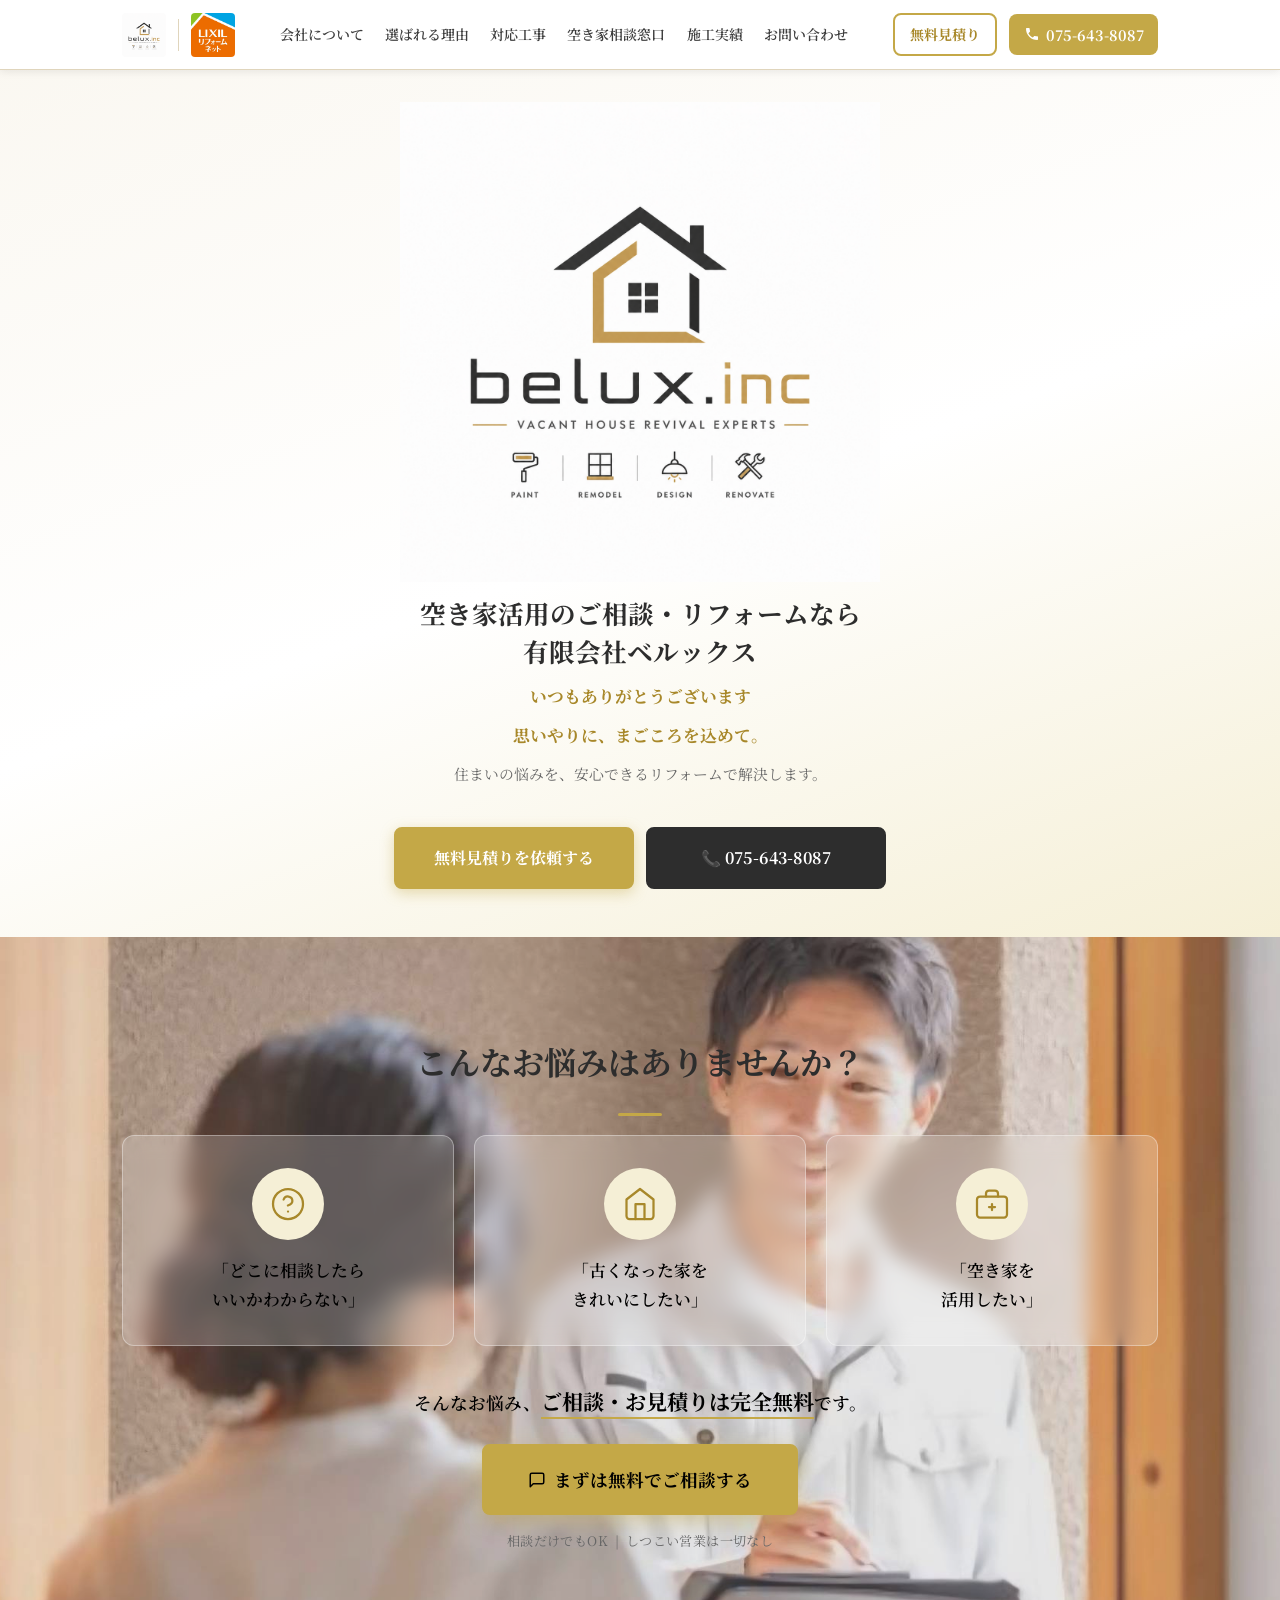
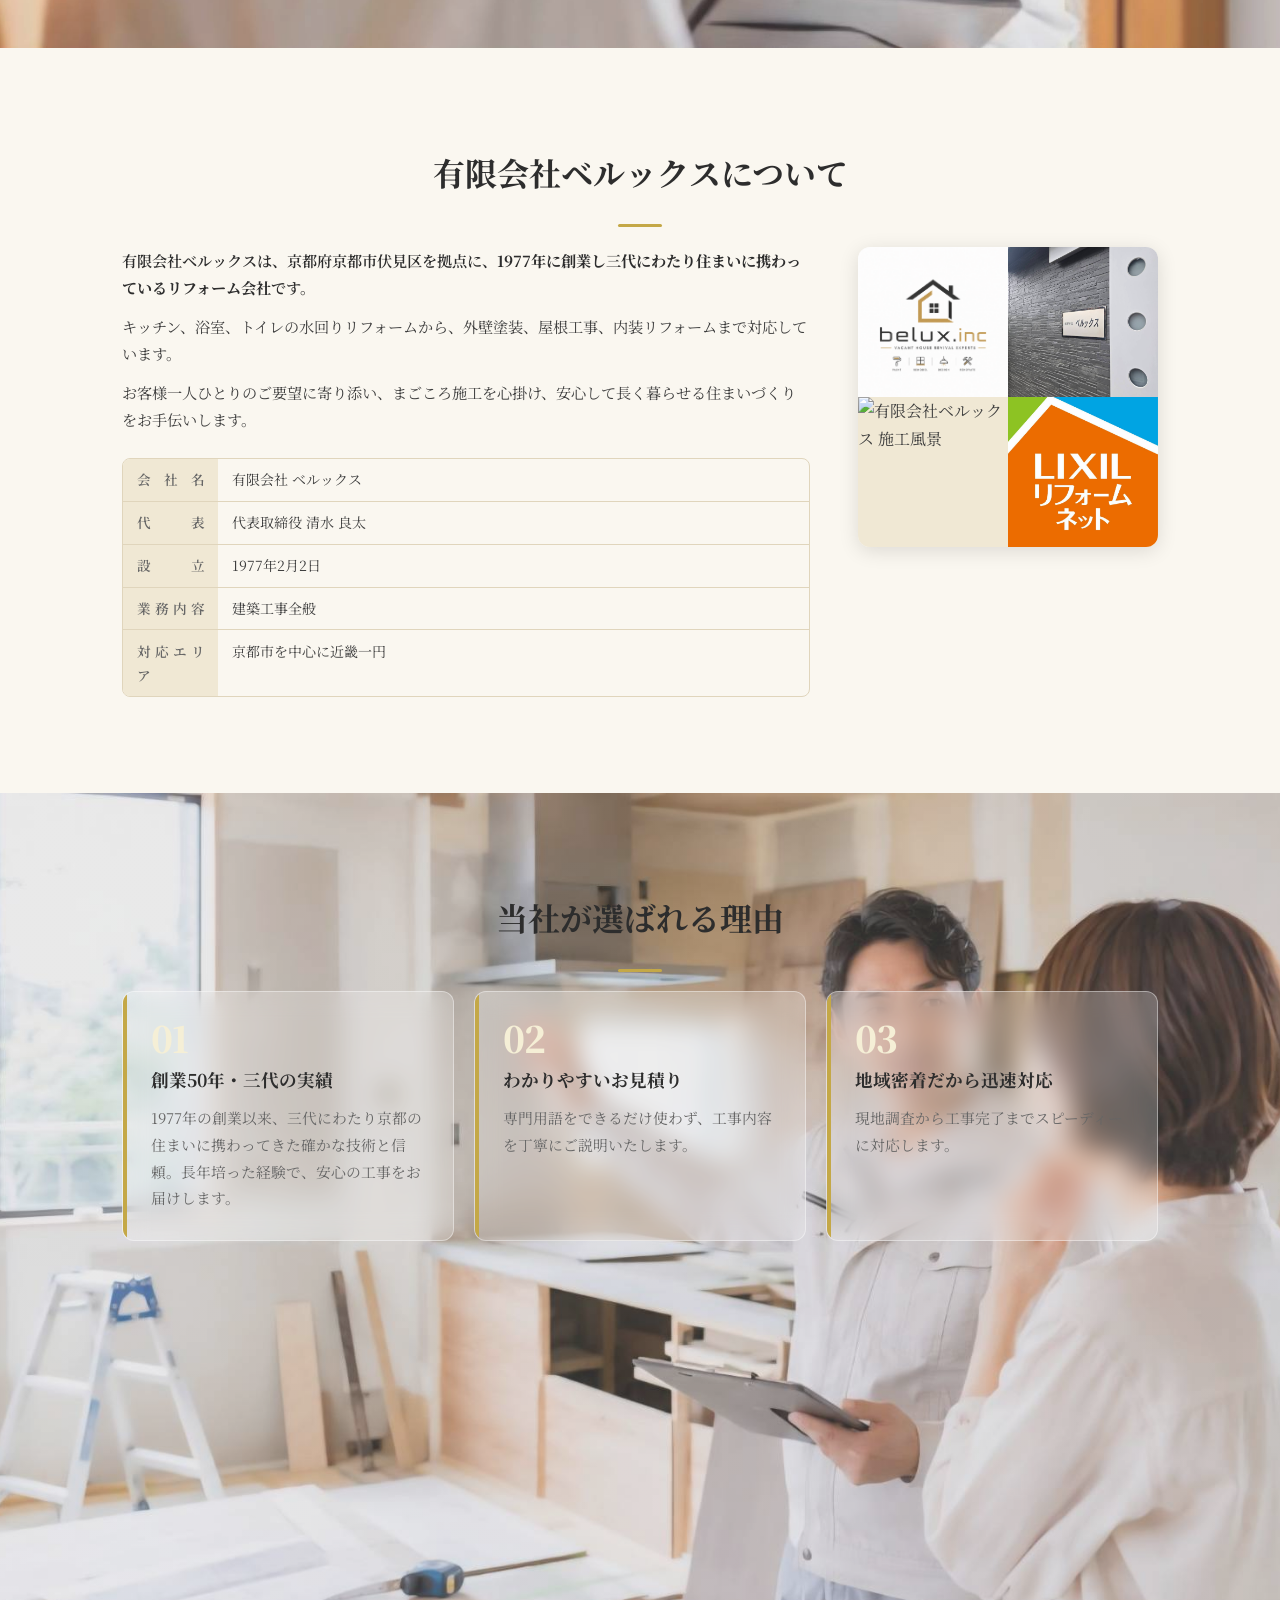
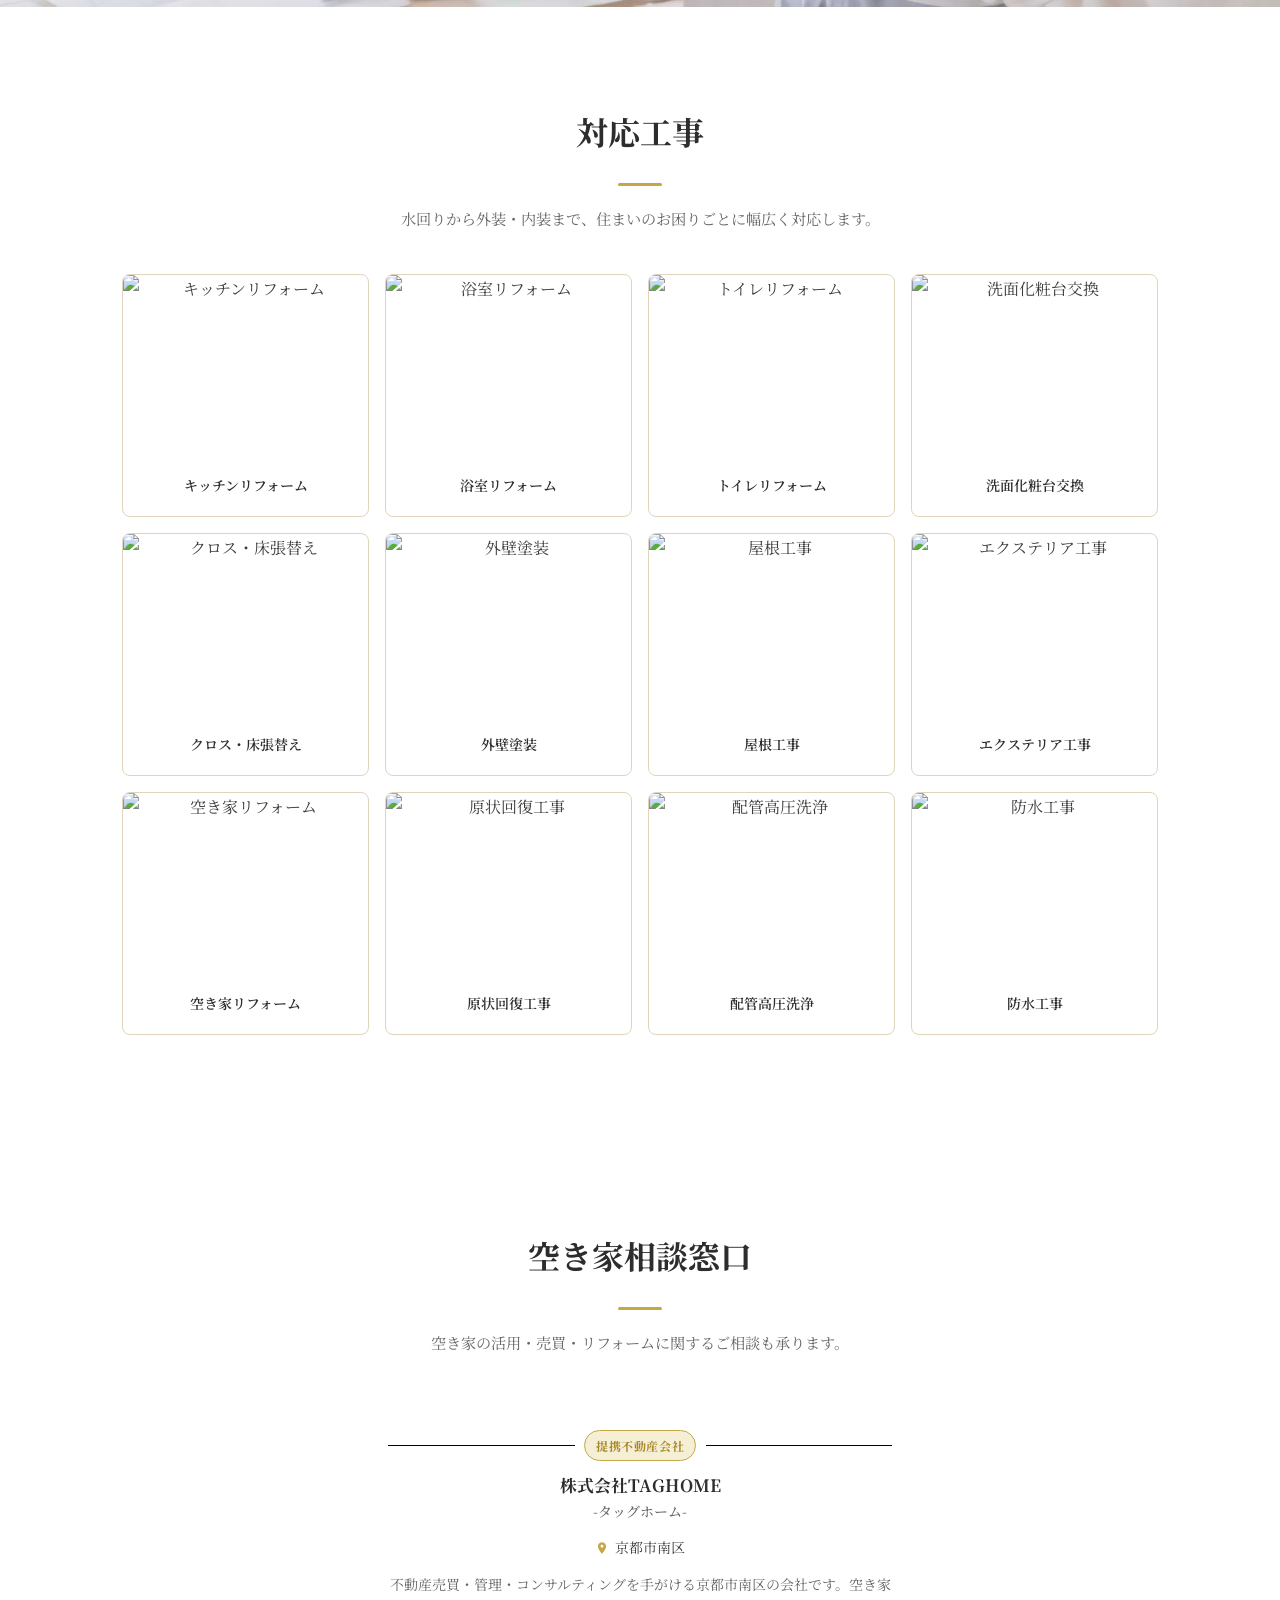
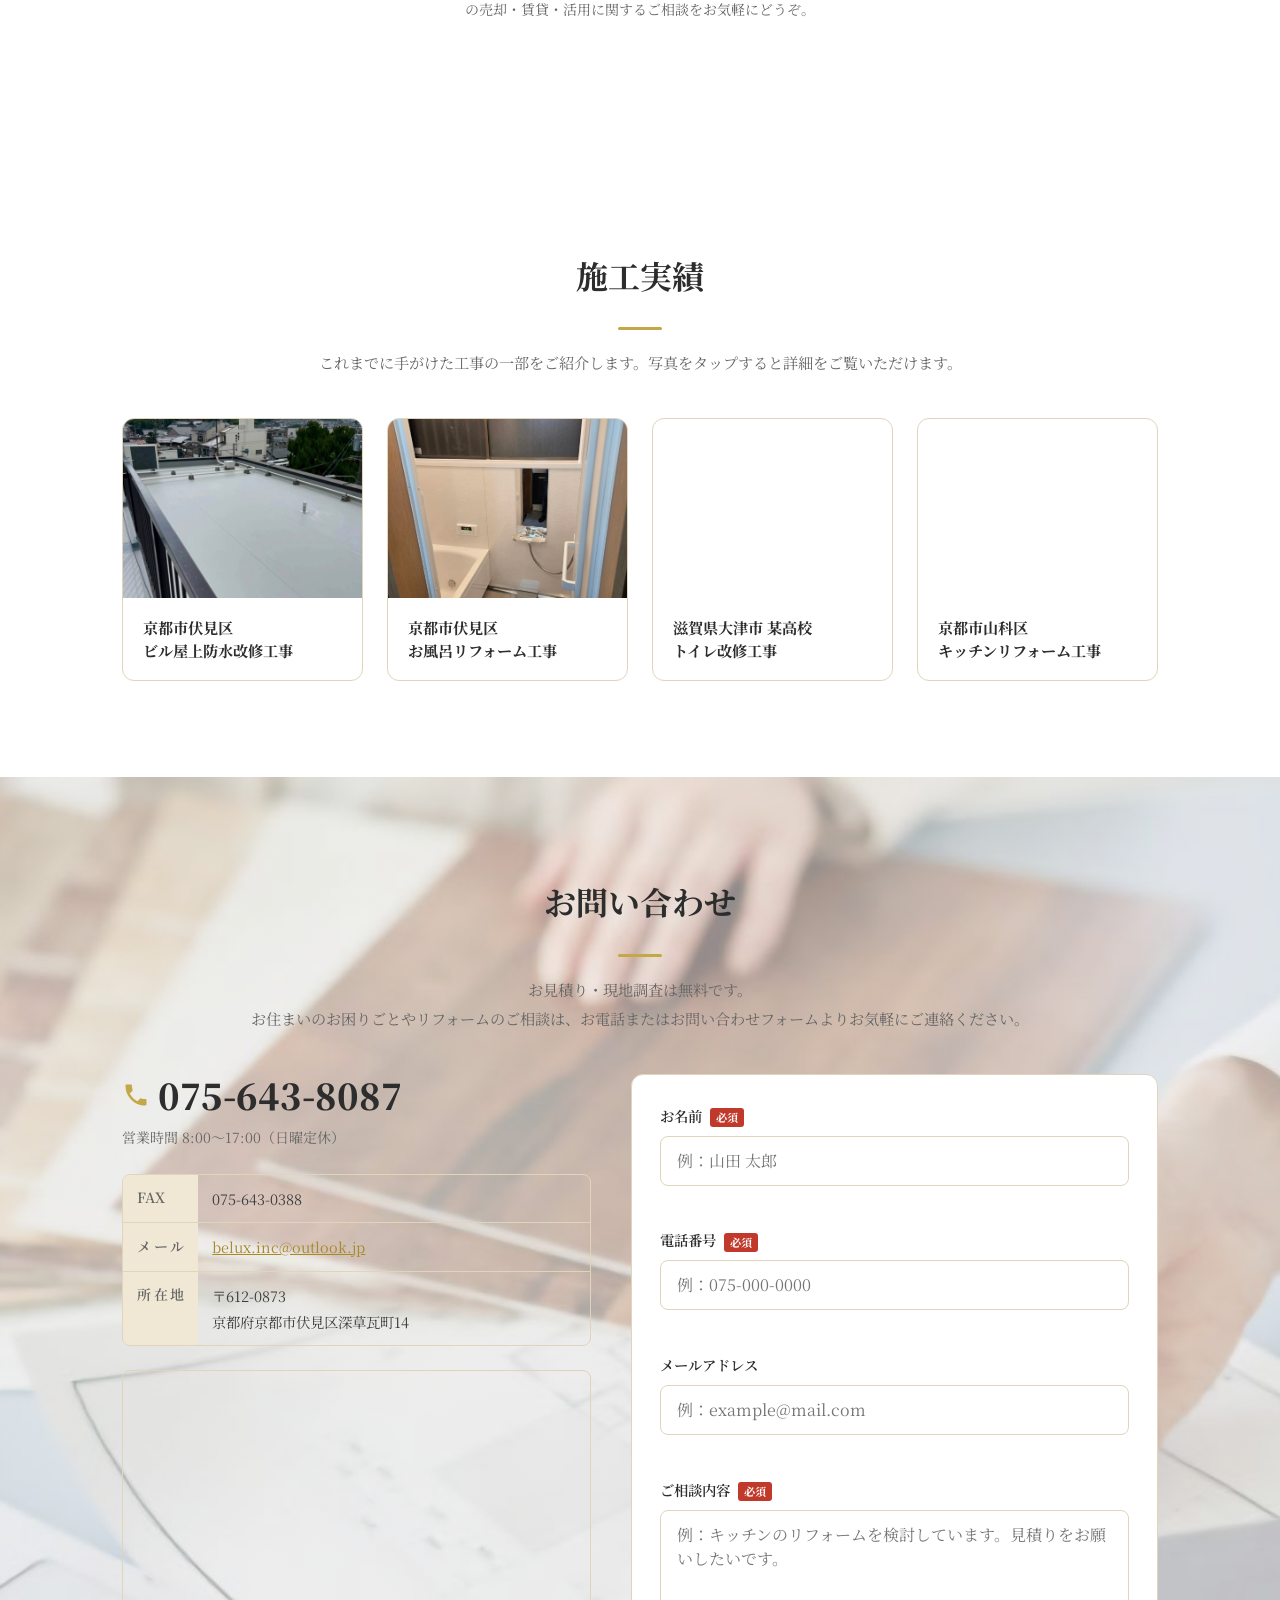
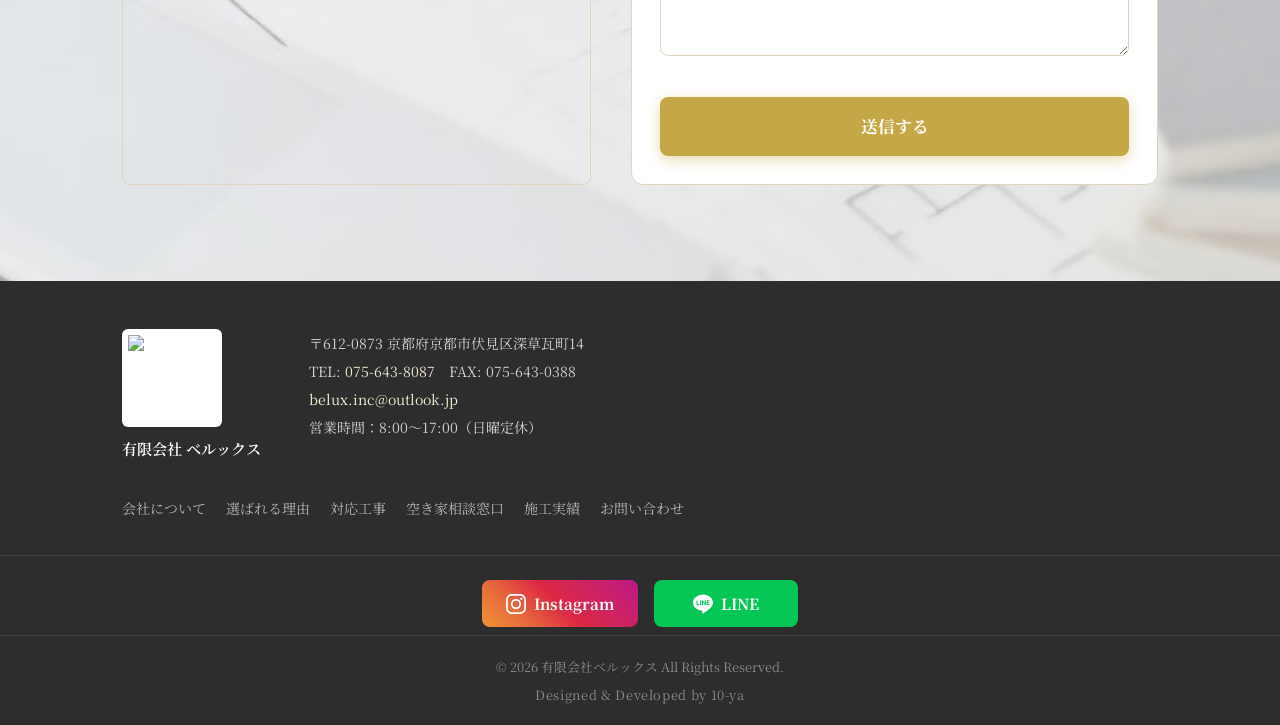
==== commit 0cfd796a: "ヒーローにCTAボタン（無料見積り・電話）を追加 Co-Authored-By: Claude Sonnet 4.6 <noreply@anthropic.com>" ====
--- a/index.html
+++ b/index.html
@@ -19,6 +19,29 @@
     <link rel="preconnect" href="https://fonts.googleapis.com">
     <link rel="preconnect" href="https://fonts.gstatic.com" crossorigin>
     <link href="https://fonts.googleapis.com/css2?family=Noto+Serif+JP:wght@400;700;900&display=swap" rel="stylesheet">
+    <script type="application/ld+json">
+    {
+      "@context": "https://schema.org",
+      "@type": "LocalBusiness",
+      "name": "有限会社ベルックス",
+      "url": "https://beluxinc.github.io/belux/",
+      "logo": "https://beluxinc.github.io/belux/ogp.png",
+      "image": "https://beluxinc.github.io/belux/ogp.png",
+      "description": "京都市伏見区のリフォーム会社。キッチン・浴室・トイレの水回りから外壁塗装・屋根工事まで対応。お見積り無料。",
+      "telephone": "075-643-8087",
+      "address": {
+        "@type": "PostalAddress",
+        "postalCode": "612-0873",
+        "addressRegion": "京都府",
+        "addressLocality": "京都市伏見区",
+        "streetAddress": "深草瓦町14",
+        "addressCountry": "JP"
+      },
+      "openingHours": "Mo,Tu,We,Th,Fr,Sa 08:00-17:00",
+      "foundingDate": "1977",
+      "areaServed": "京都府・近畿一円"
+    }
+    </script>
     <link rel="icon" type="image/png" href="ロゴマーク-header.png">
     <link rel="apple-touch-icon" href="ロゴマーク-header.png">
     <link rel="stylesheet" href="css/style.css">
@@ -87,6 +110,10 @@
                 <p class="hero-lead">いつもありがとうございます</p>
                 <p class="hero-lead">思いやりに、まごころを込めて。</p>
                 <p class="hero-sub">住まいの悩みを、安心できるリフォームで解決します。</p>
+                <div class="hero-btns">
+                    <a href="#contact" class="btn btn-primary">無料見積りを依頼する</a>
+                    <a href="tel:0756438087" class="btn btn-phone">📞 075-643-8087</a>
+                </div>
             </div>
         </section>
 
--- a/css/style.css
+++ b/css/style.css
@@ -631,6 +631,20 @@
   font-size: clamp(0.72rem, 1.8vw, 0.925rem);
   color: var(--color-text-light);
   line-height: 1.8;
+}
+
+.hero-btns {
+  display: flex;
+  flex-direction: column;
+  align-items: center;
+  gap: 12px;
+  margin-top: 28px;
+}
+
+.hero-btns .btn {
+  width: 100%;
+  max-width: 320px;
+  text-align: center;
 }
 
 
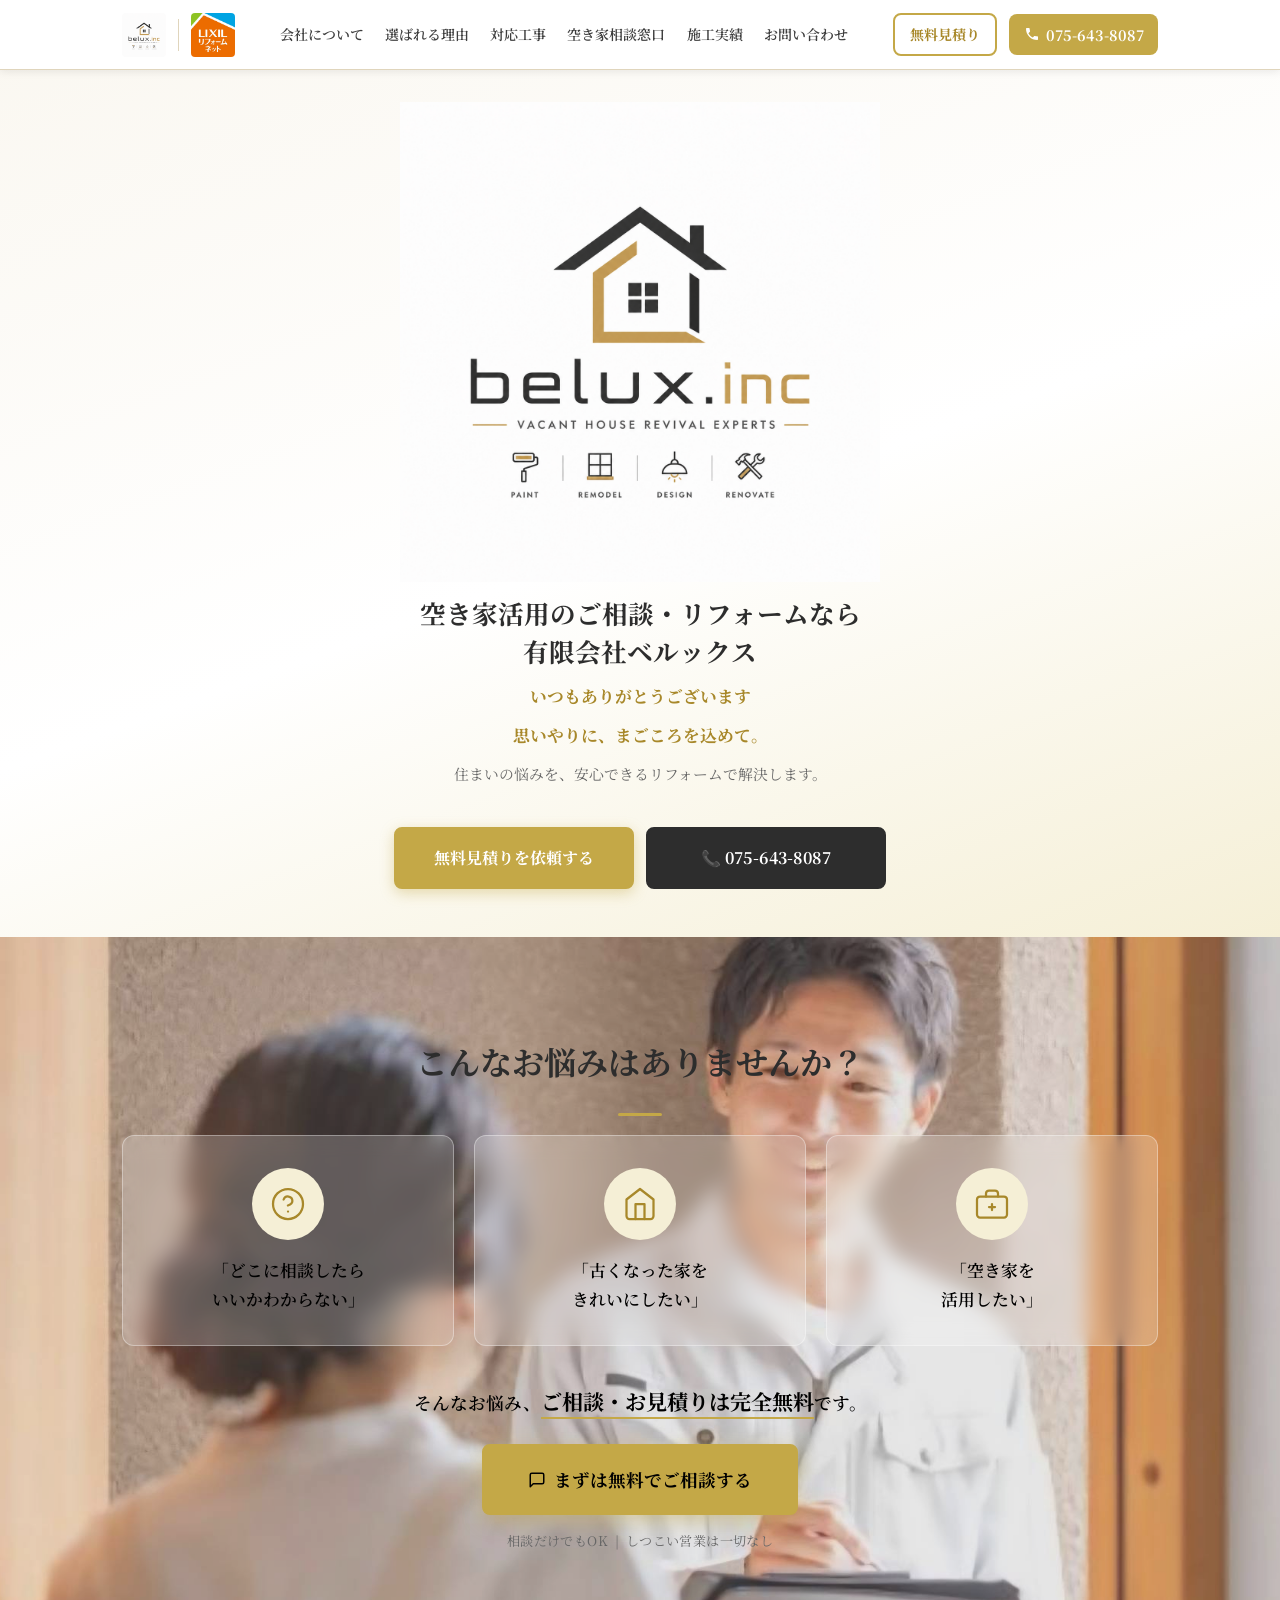
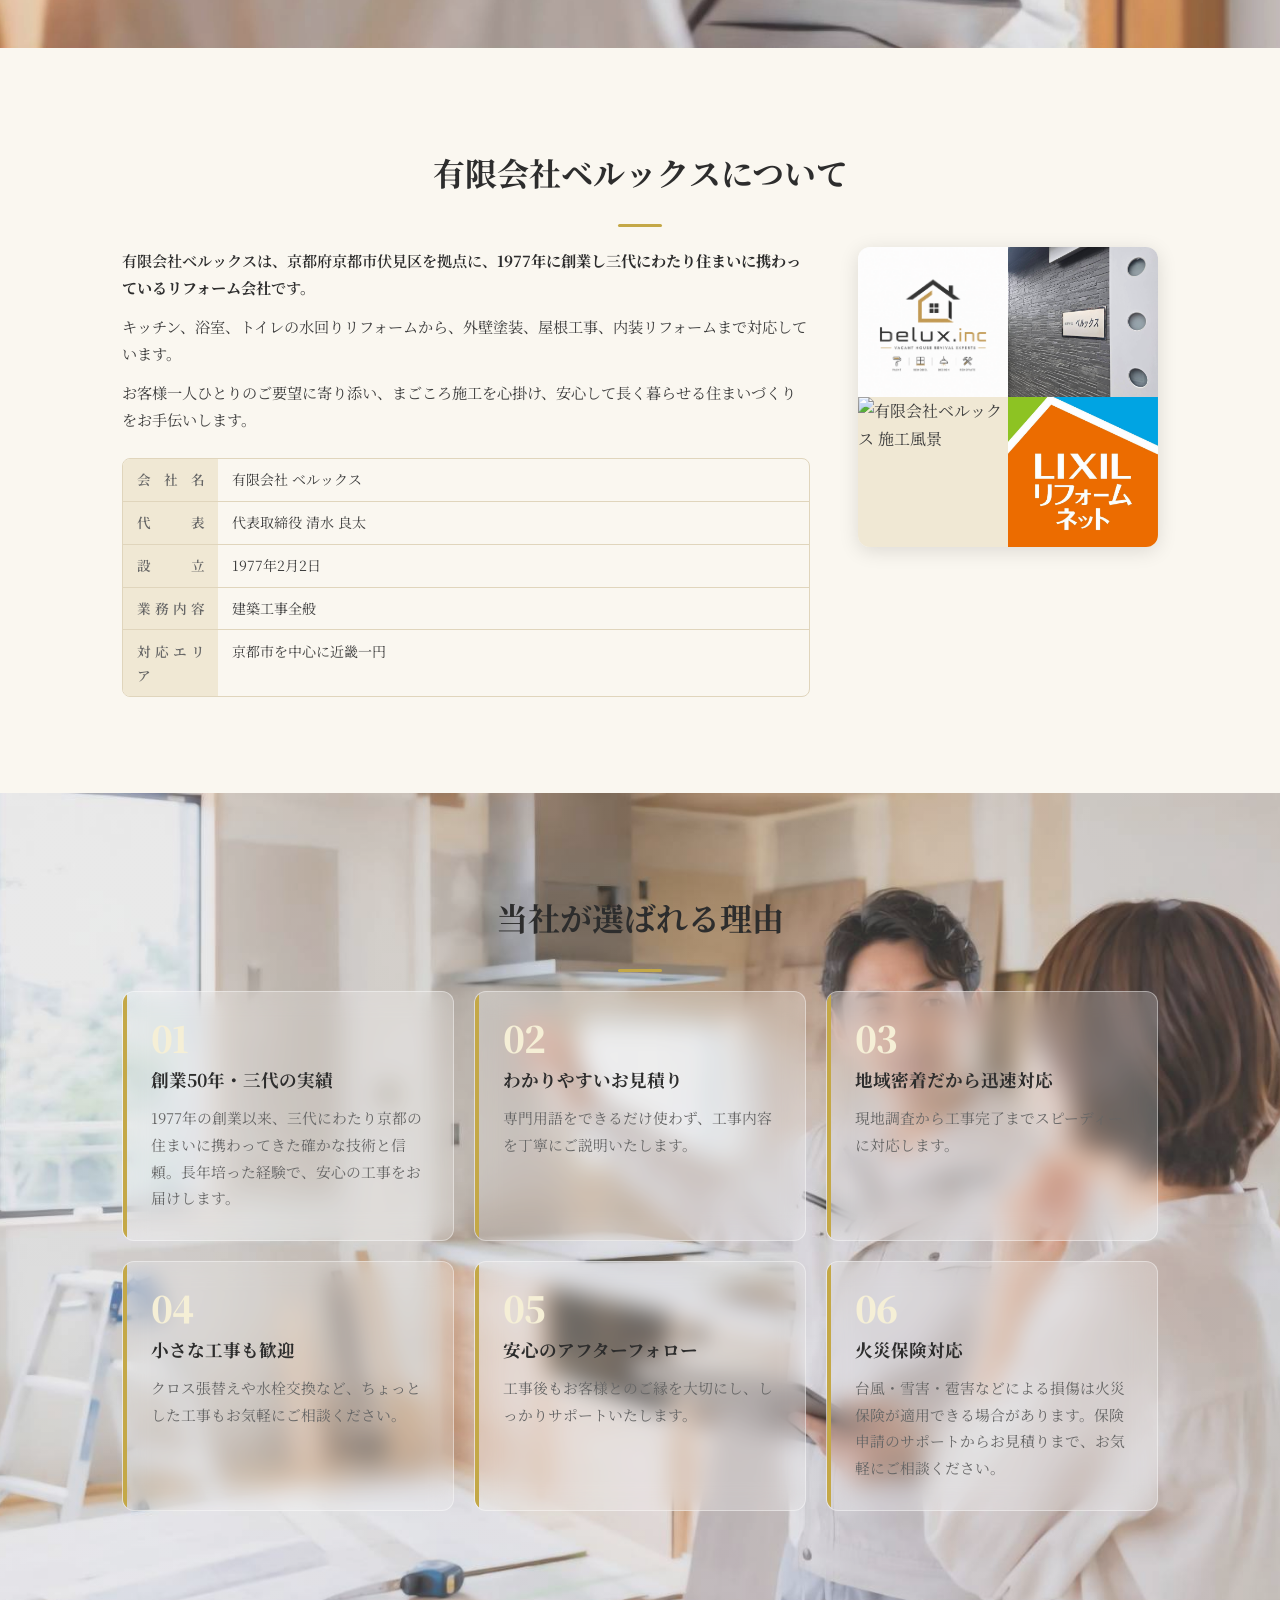
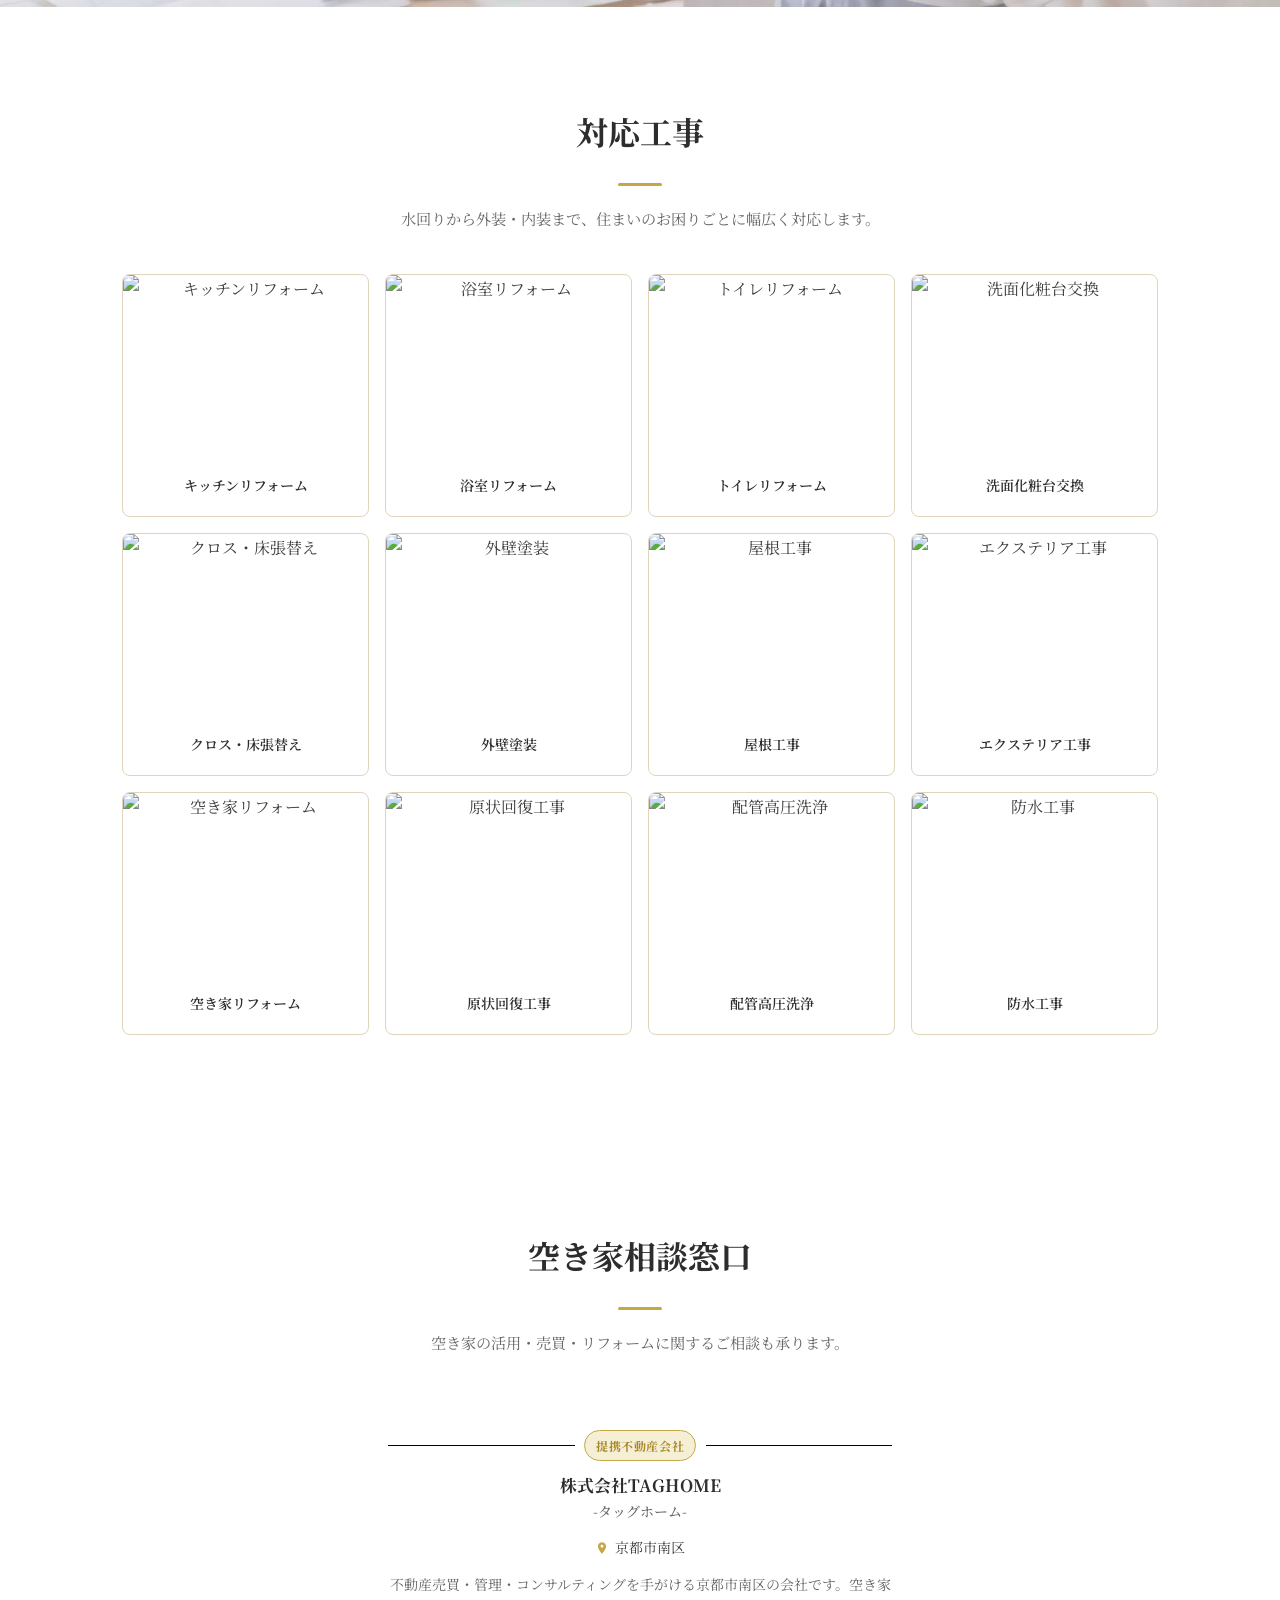
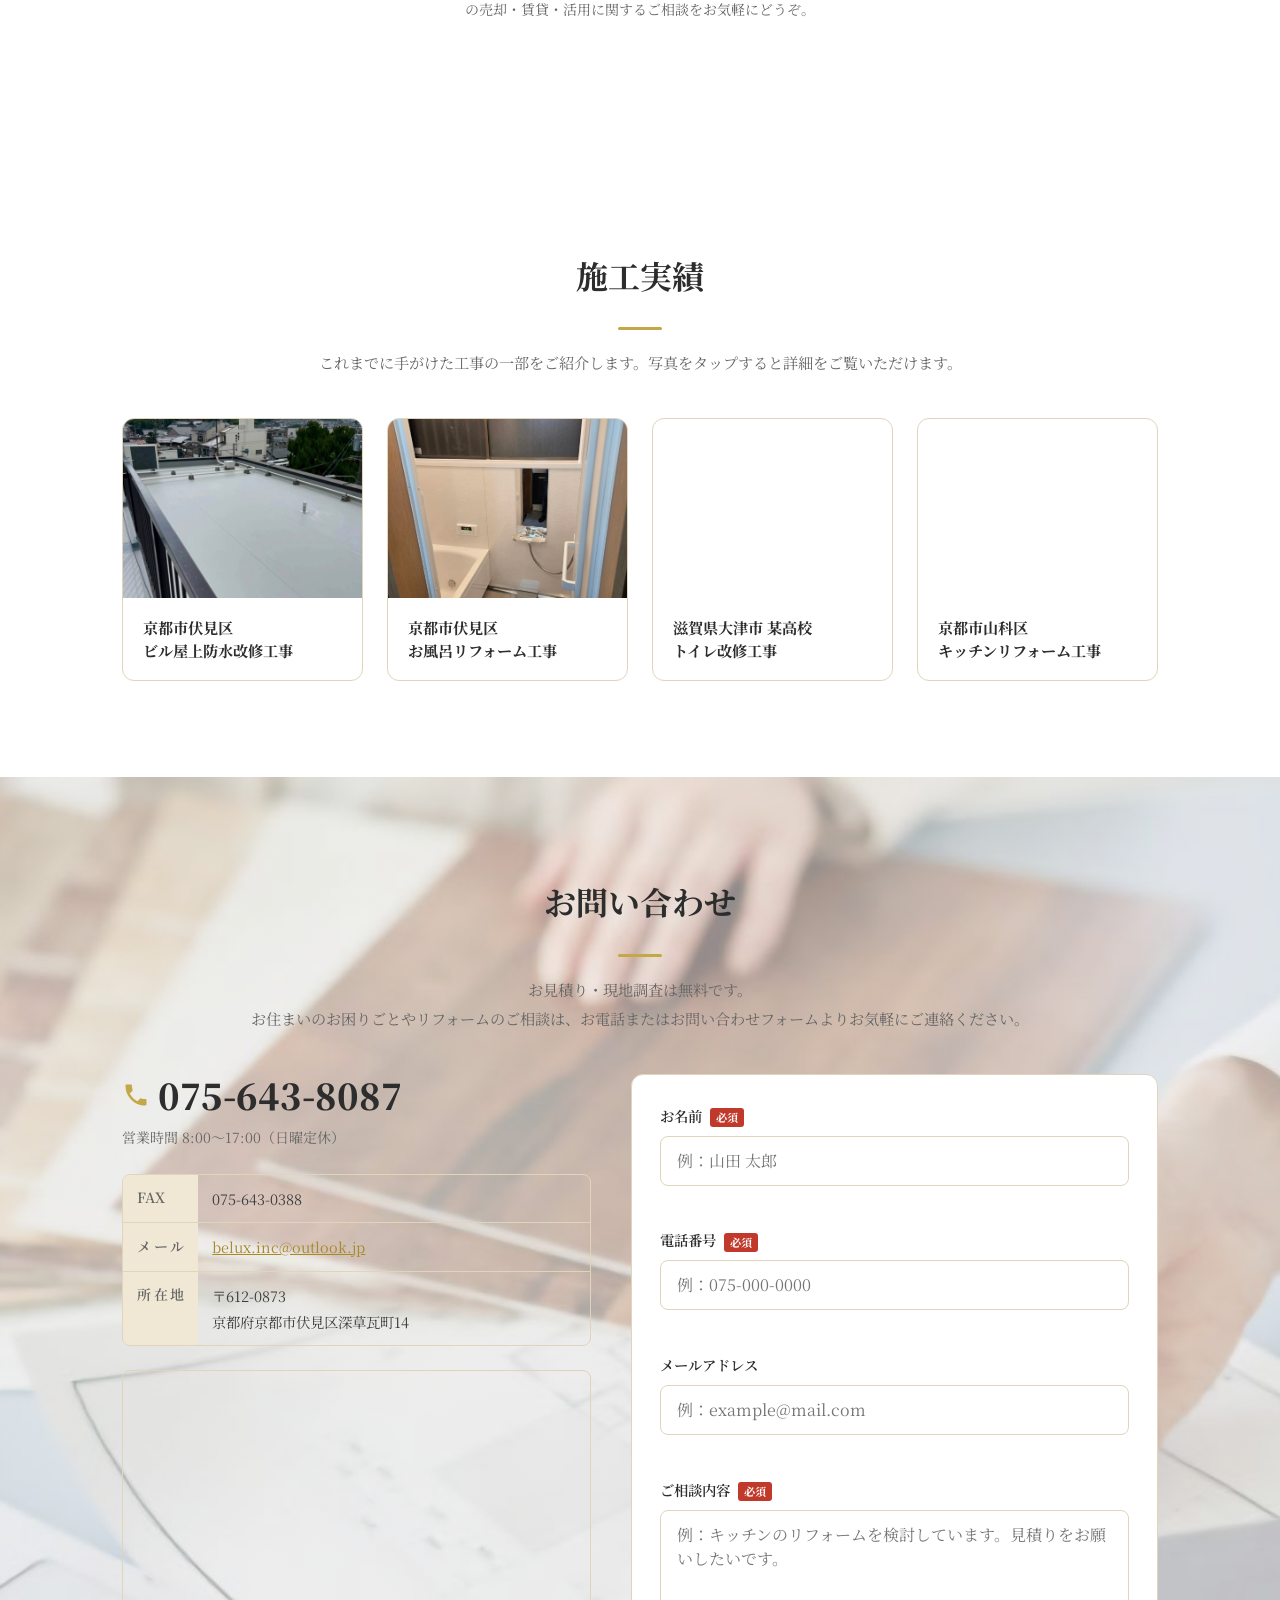
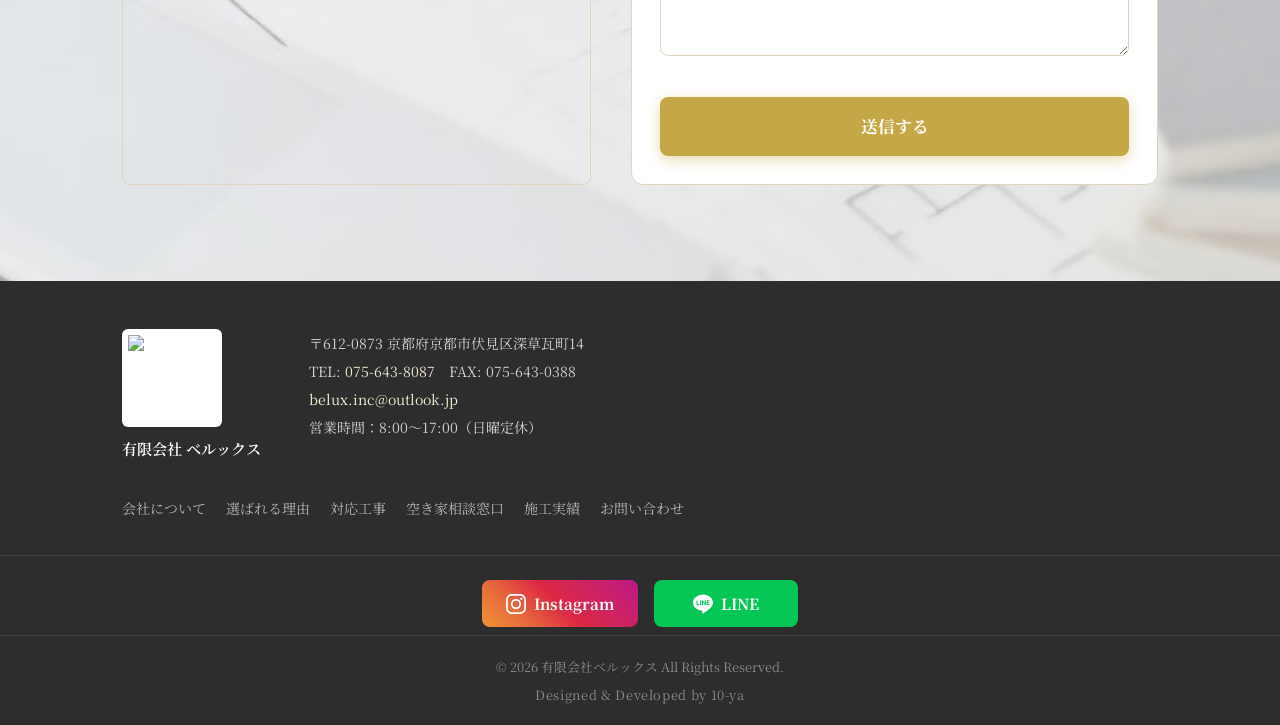
==== commit b8b26455: "faviconを英語ファイル名（favicon.png）に変更してGooglebotの認識を改善 Co-Authored-By: Claude Sonnet 4.6 <noreply@anthropi" ====
--- a/index.html
+++ b/index.html
@@ -42,8 +42,8 @@
       "areaServed": "京都府・近畿一円"
     }
     </script>
-    <link rel="icon" type="image/png" href="ロゴマーク-header.png">
-    <link rel="apple-touch-icon" href="ロゴマーク-header.png">
+    <link rel="icon" type="image/png" href="favicon.png">
+    <link rel="apple-touch-icon" href="favicon.png">
     <link rel="stylesheet" href="css/style.css">
 </head>
 <body id="top">
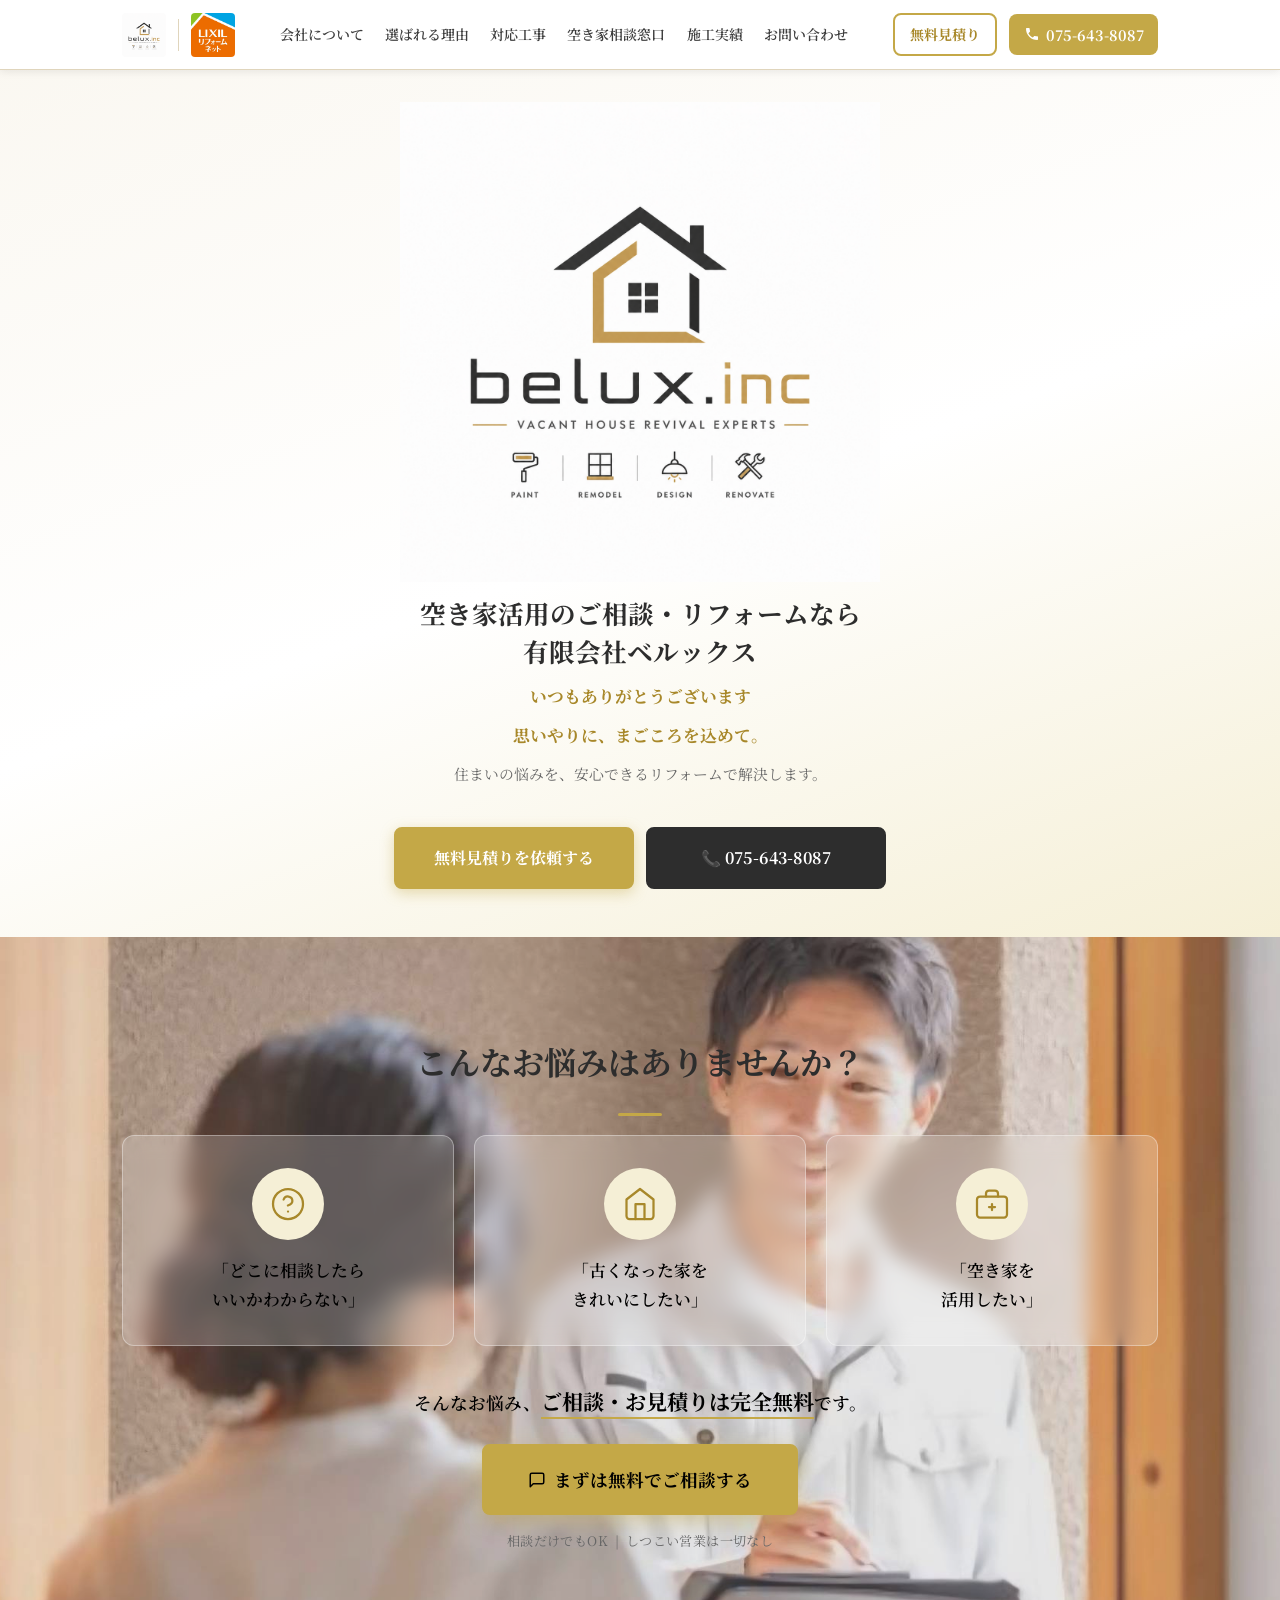
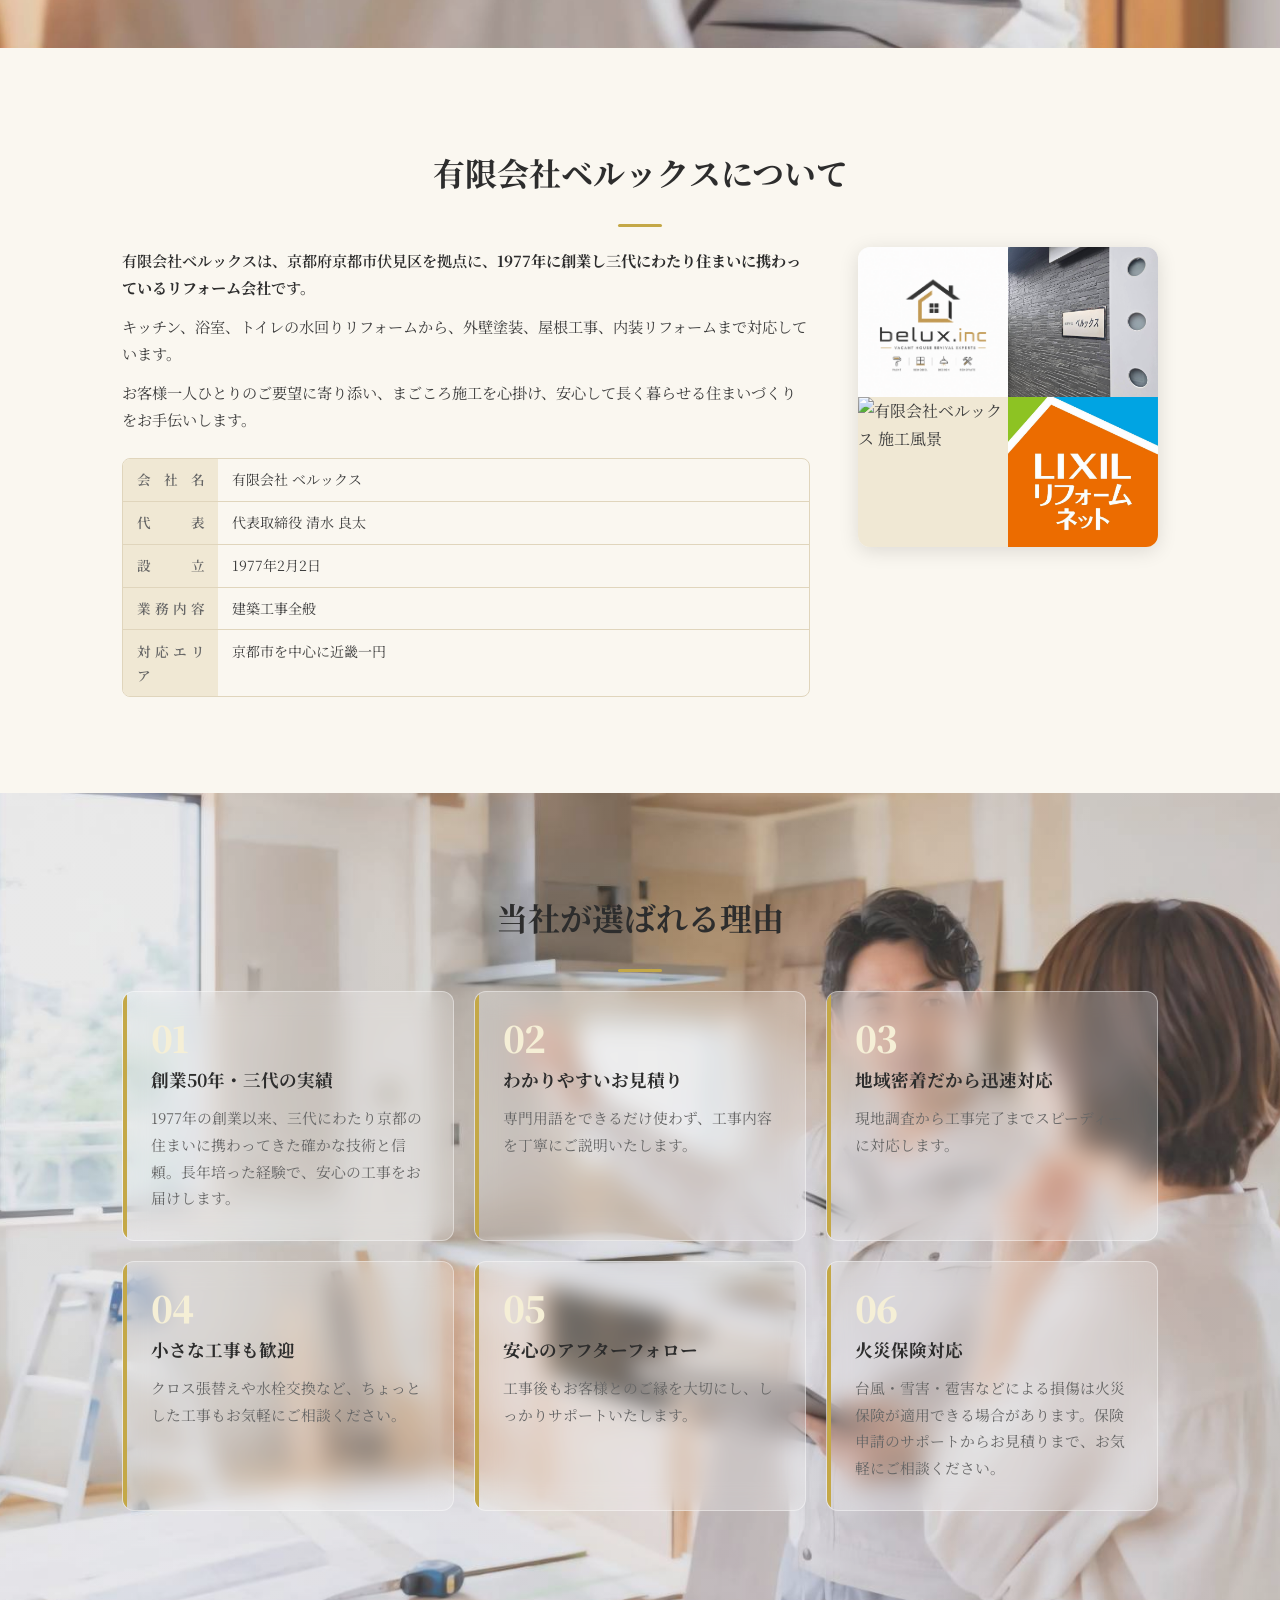
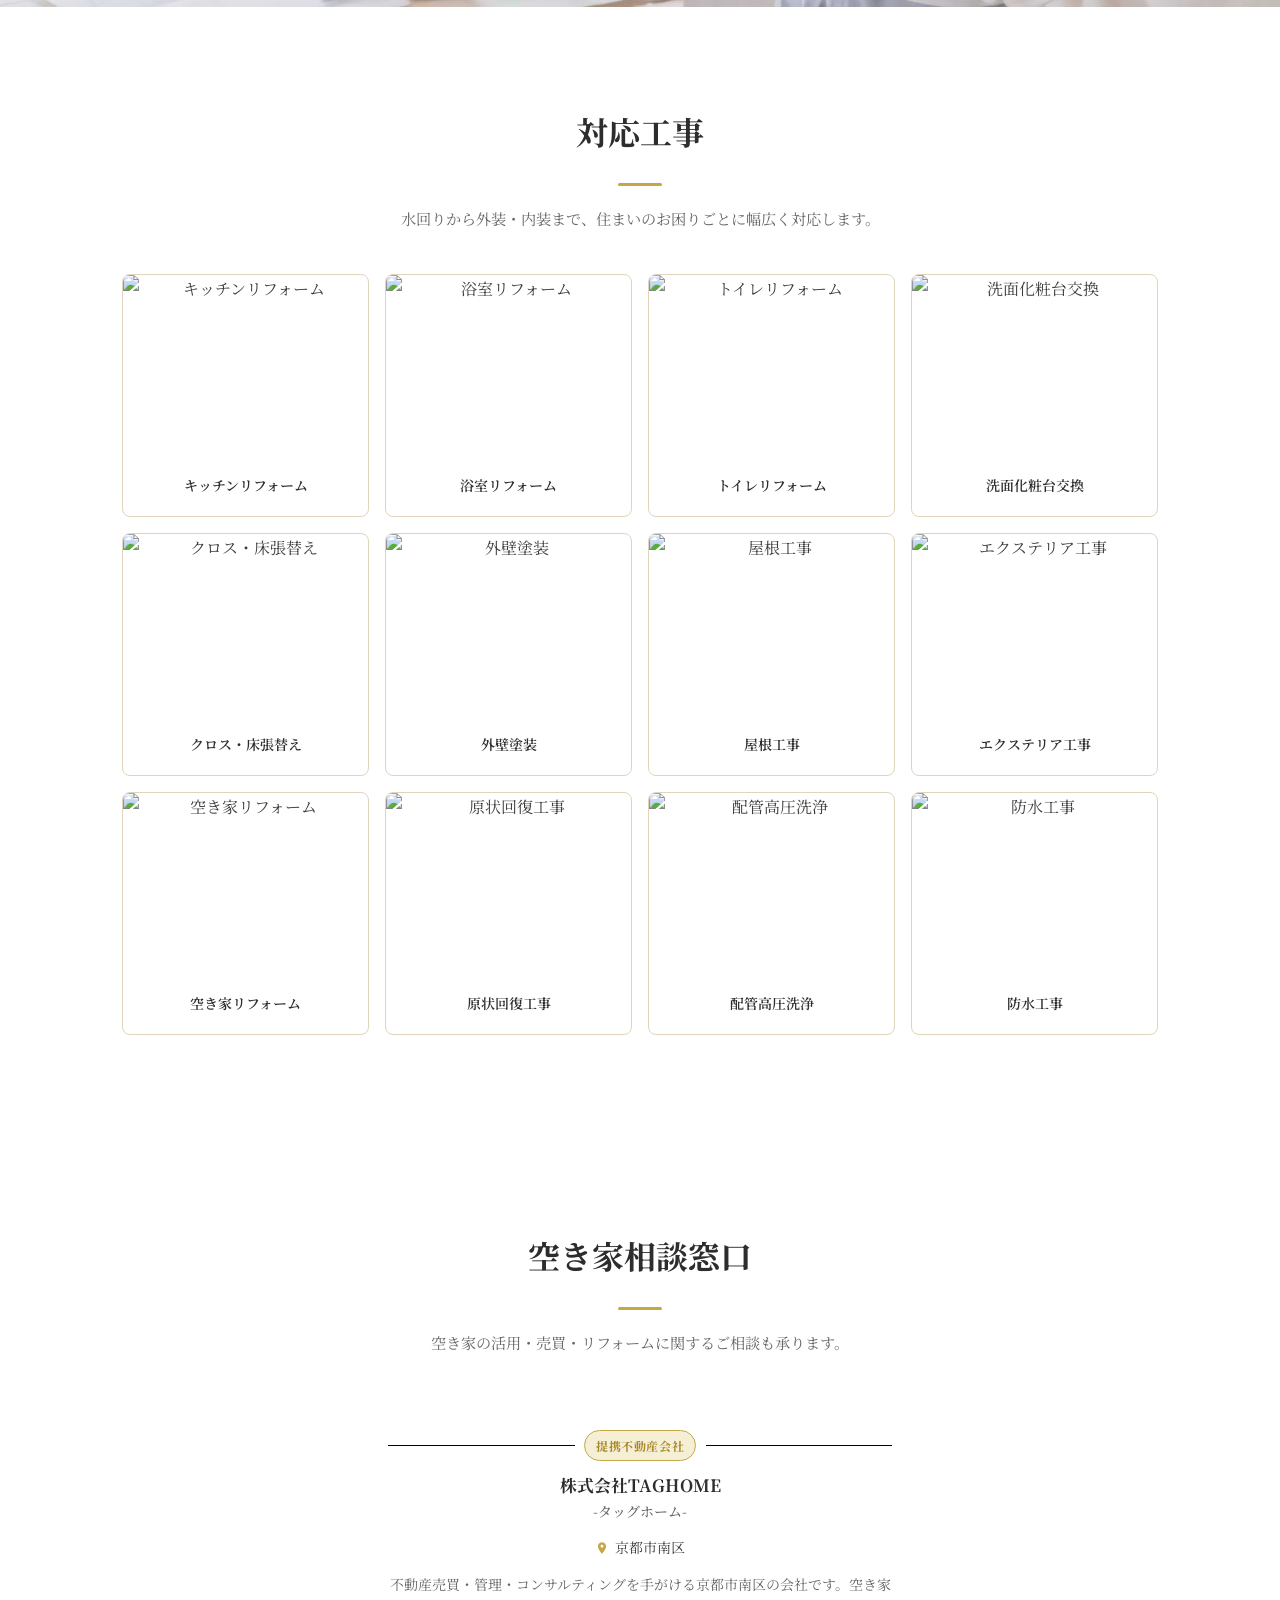
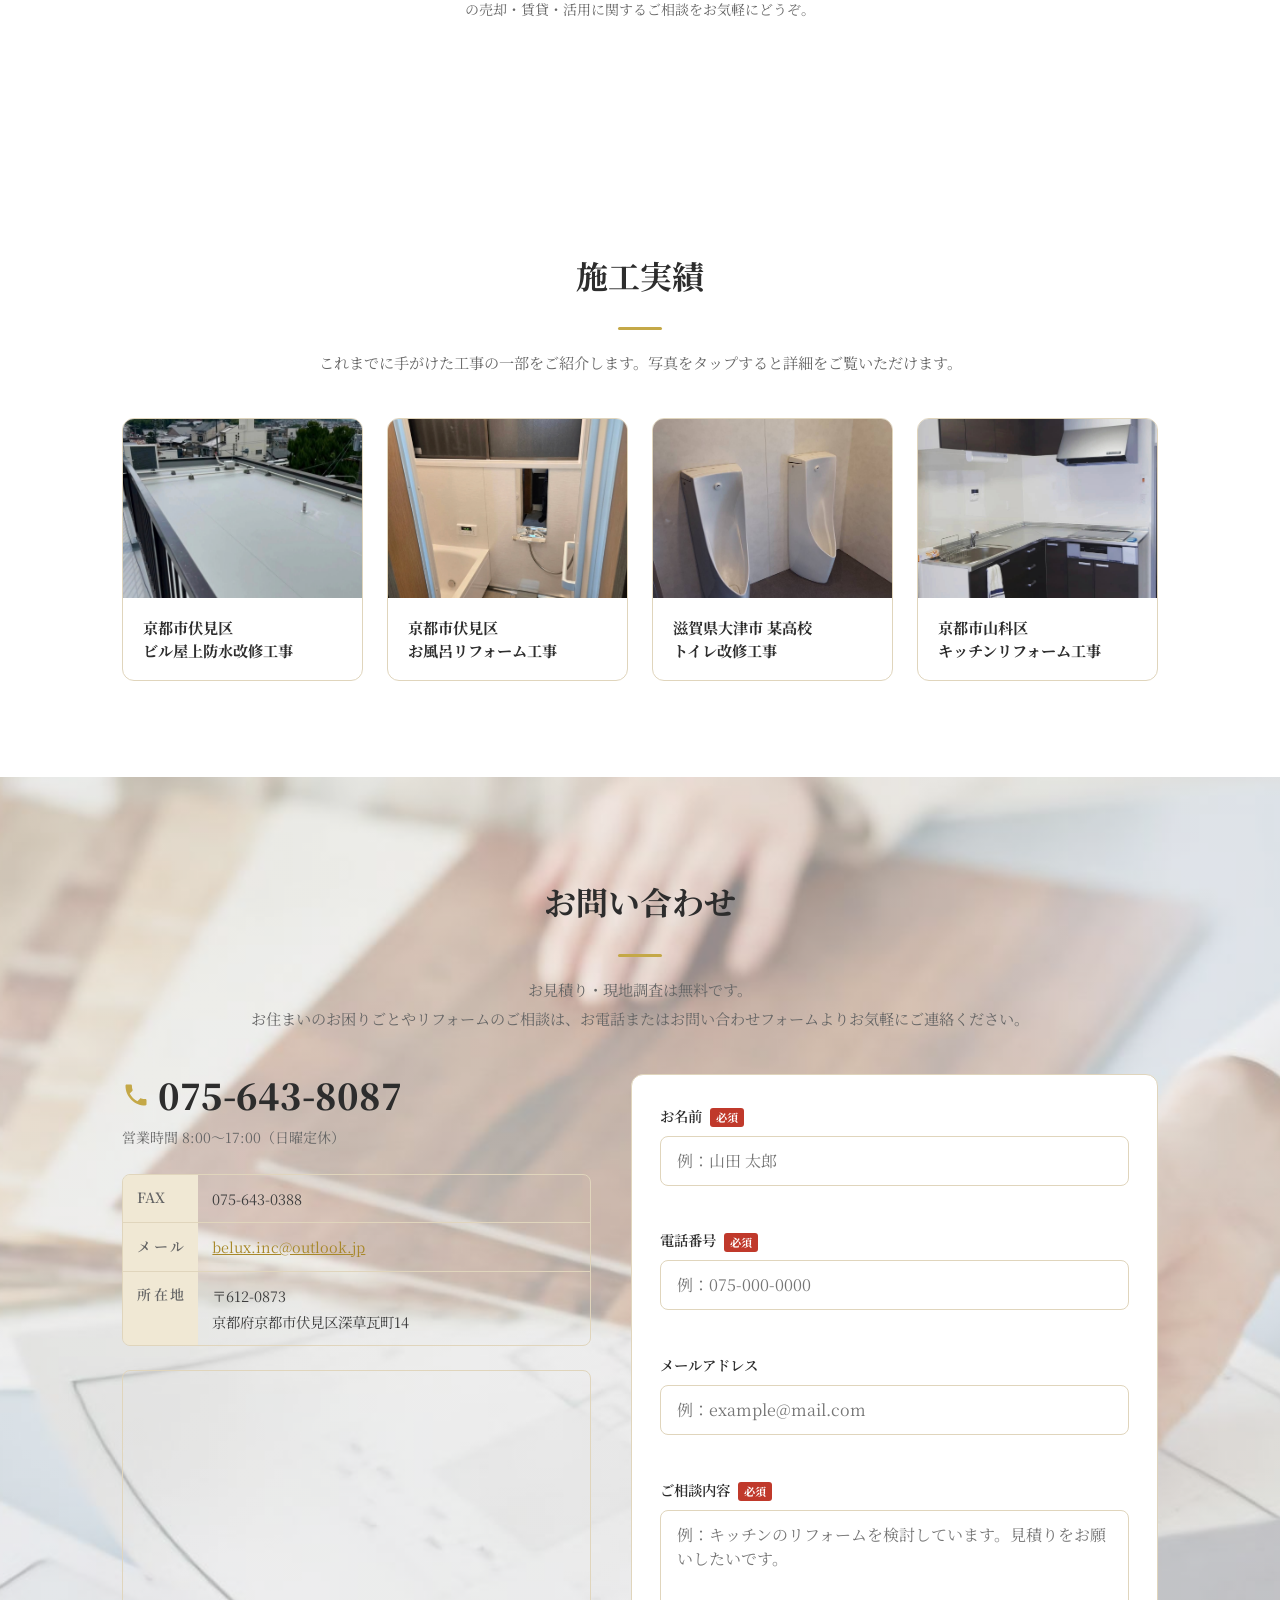
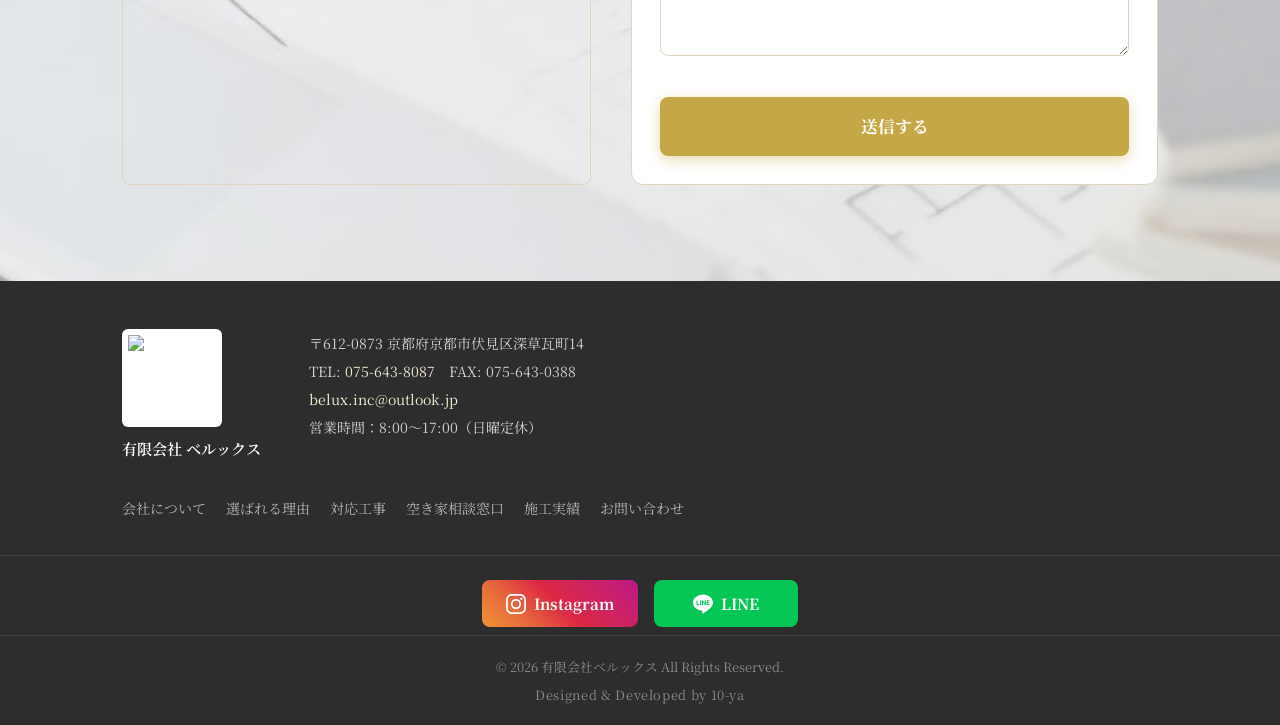
==== commit 9f512222: "Google検索のサイト名を「有限会社ベルックス」に設定 - og:site_name を追加 - WebSite 構造化データ（name・alternateName・url）を追加 - LocalB" ====
--- a/index.html
+++ b/index.html
@@ -15,6 +15,7 @@
     <meta property="og:image:width" content="1200">
     <meta property="og:image:height" content="630">
     <meta property="og:locale" content="ja_JP">
+    <meta property="og:site_name" content="有限会社ベルックス">
 
     <link rel="preconnect" href="https://fonts.googleapis.com">
     <link rel="preconnect" href="https://fonts.gstatic.com" crossorigin>
@@ -22,7 +23,17 @@
     <script type="application/ld+json">
     {
       "@context": "https://schema.org",
+      "@type": "WebSite",
+      "name": "有限会社ベルックス",
+      "alternateName": "ベルックス",
+      "url": "https://beluxinc.github.io/belux/"
+    }
+    </script>
+    <script type="application/ld+json">
+    {
+      "@context": "https://schema.org",
       "@type": "LocalBusiness",
+      "@id": "https://beluxinc.github.io/belux/#organization",
       "name": "有限会社ベルックス",
       "url": "https://beluxinc.github.io/belux/",
       "logo": "https://beluxinc.github.io/belux/ogp.png",
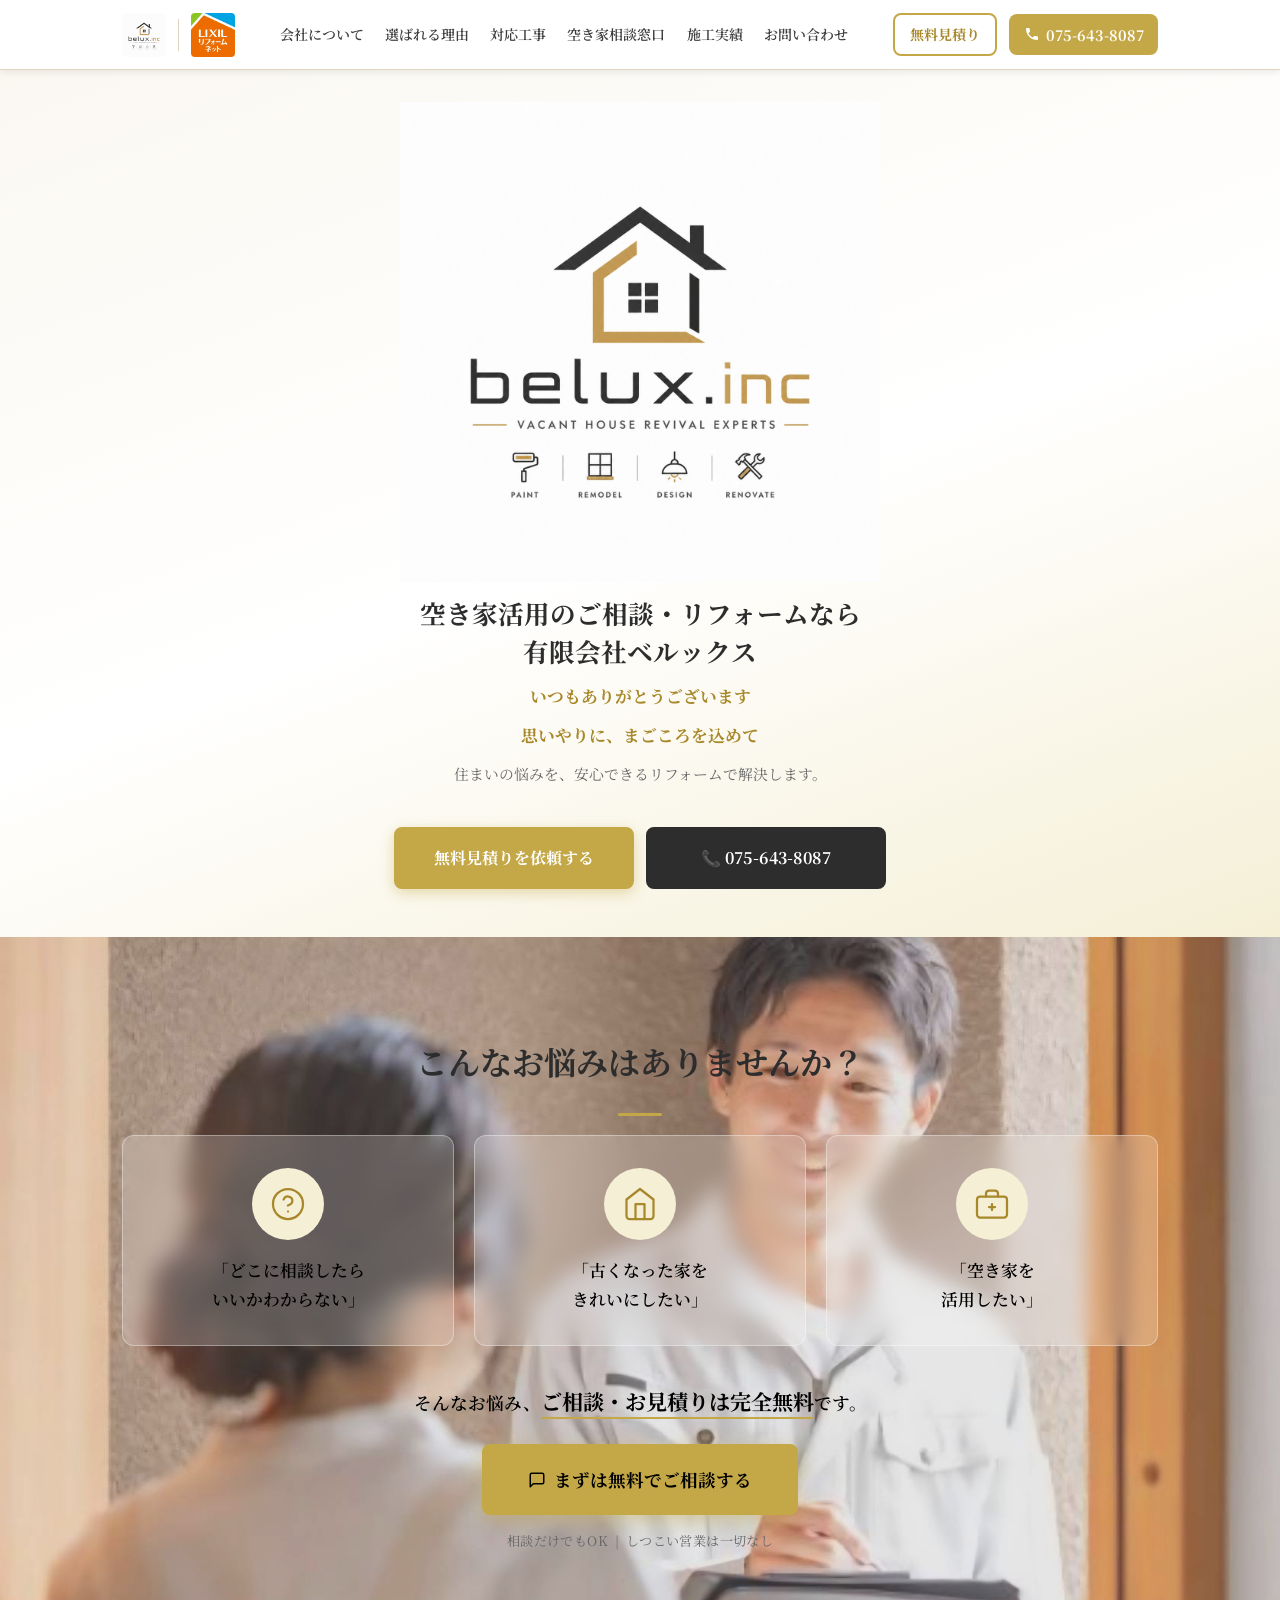
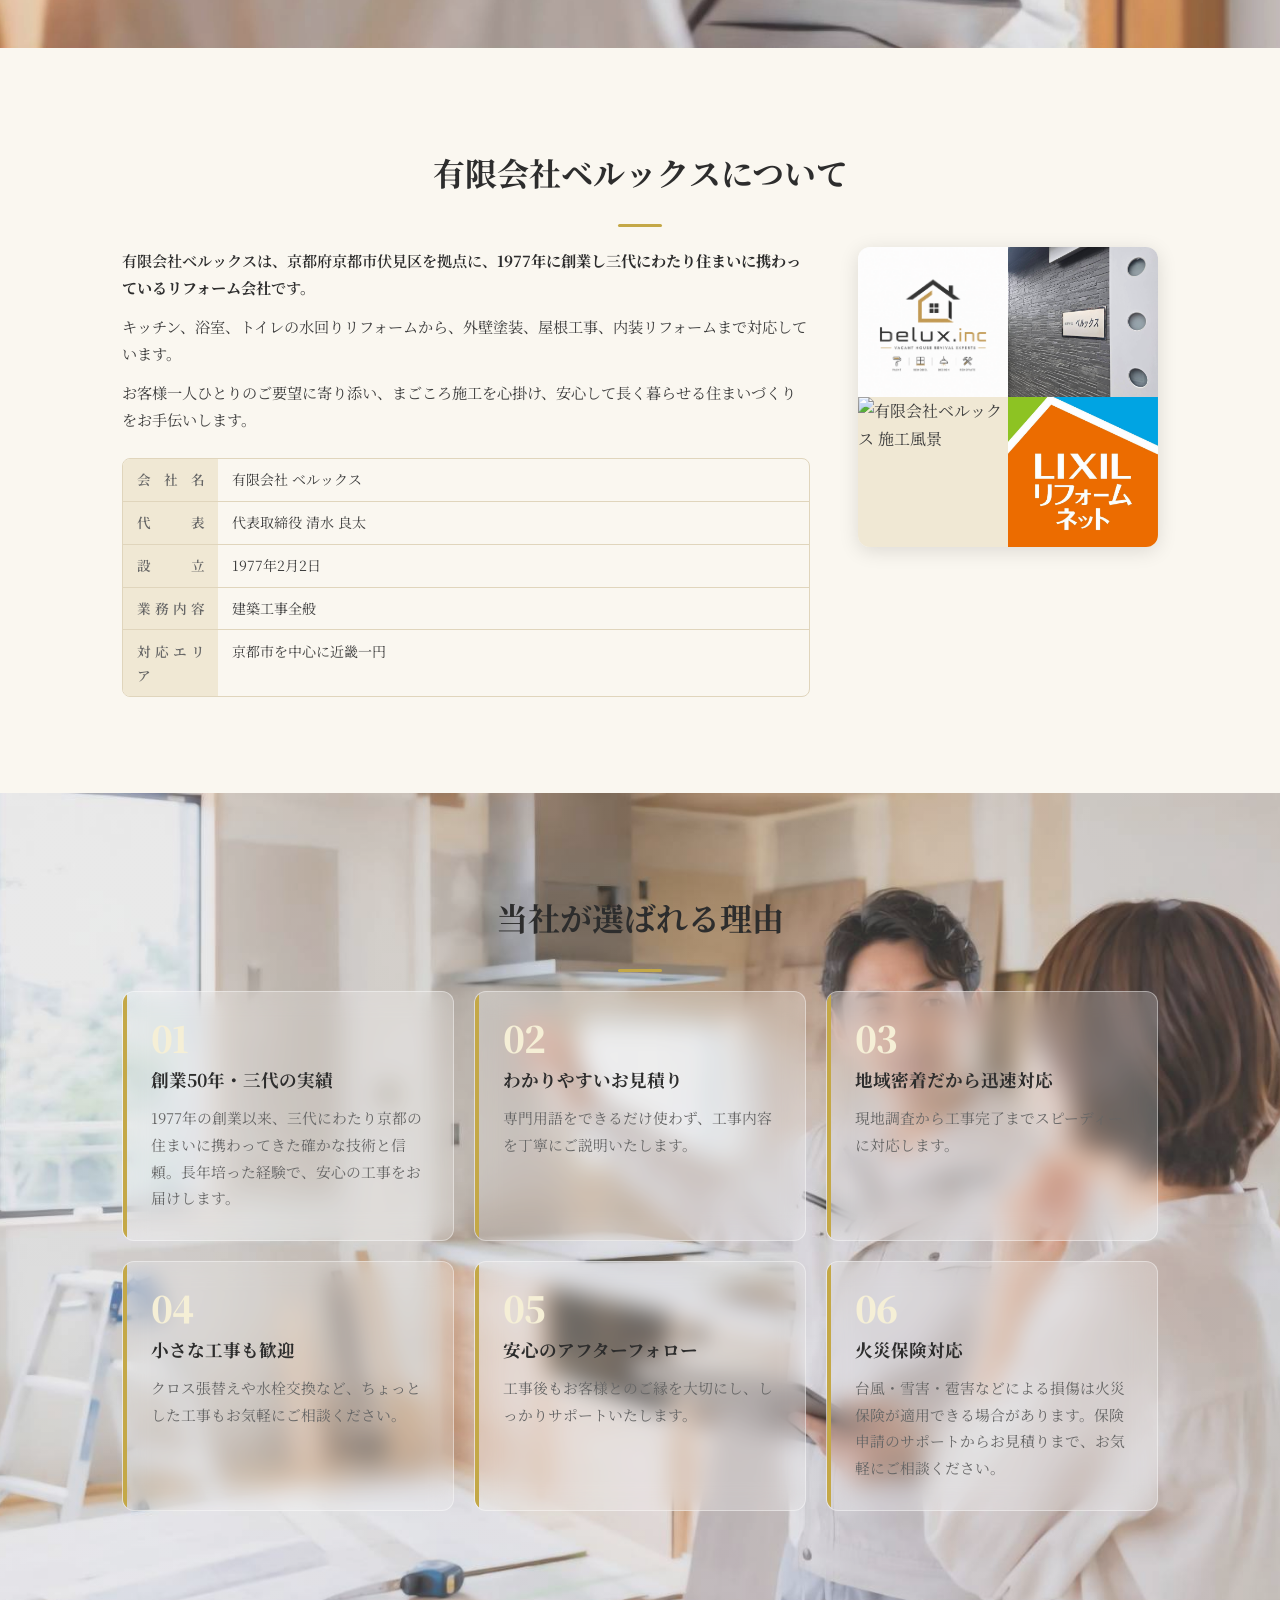
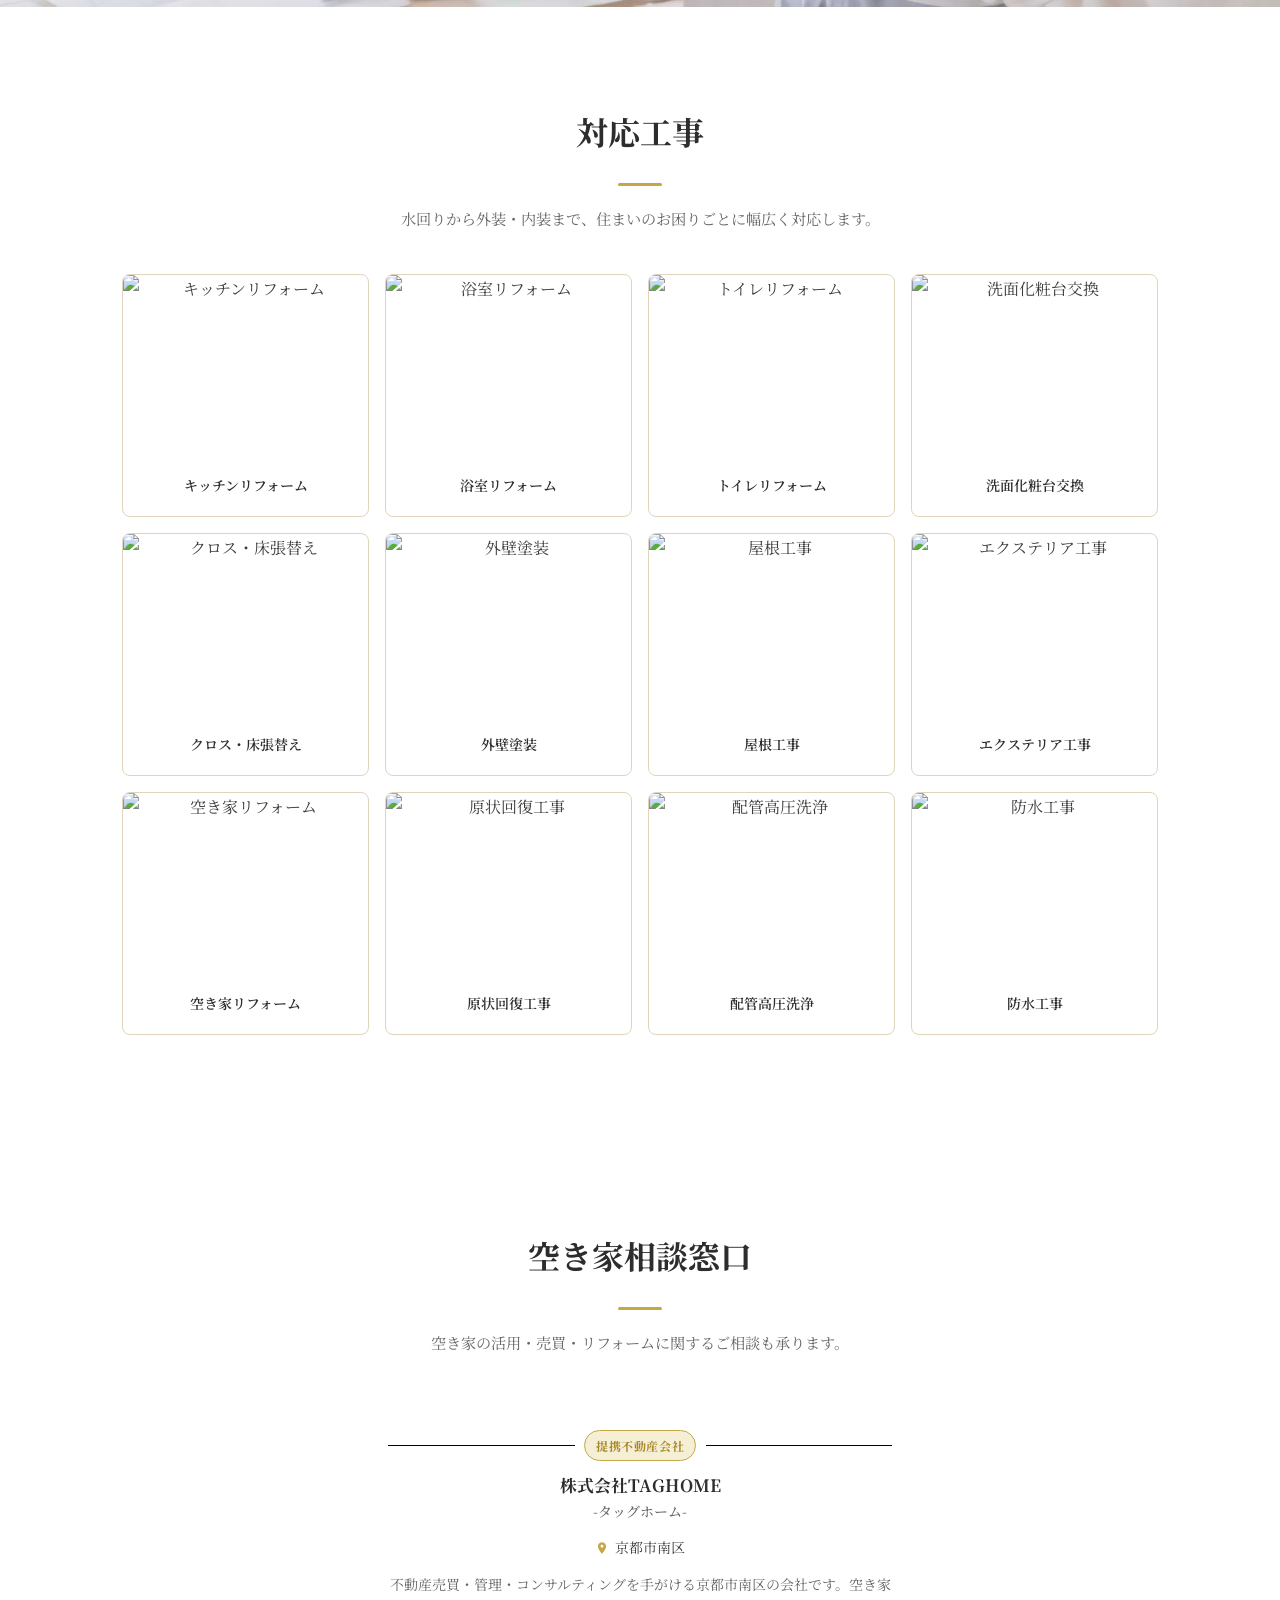
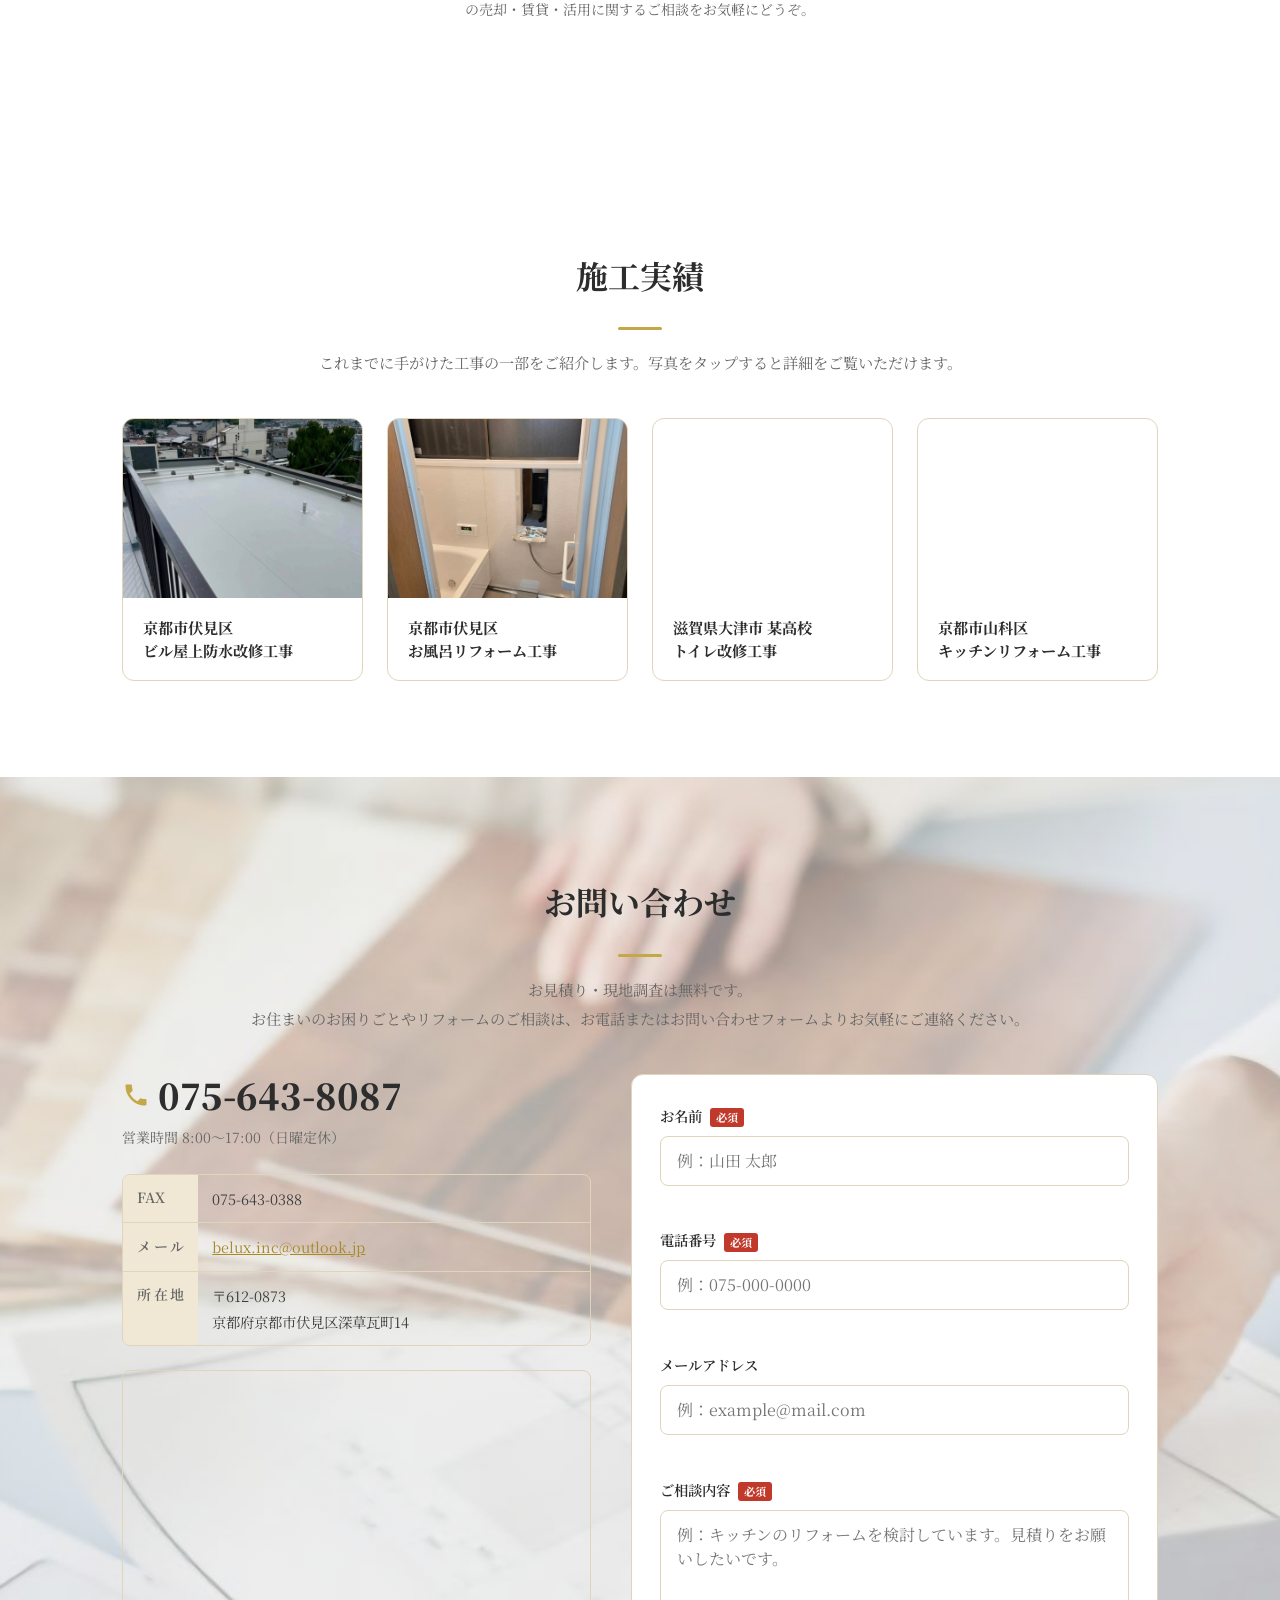
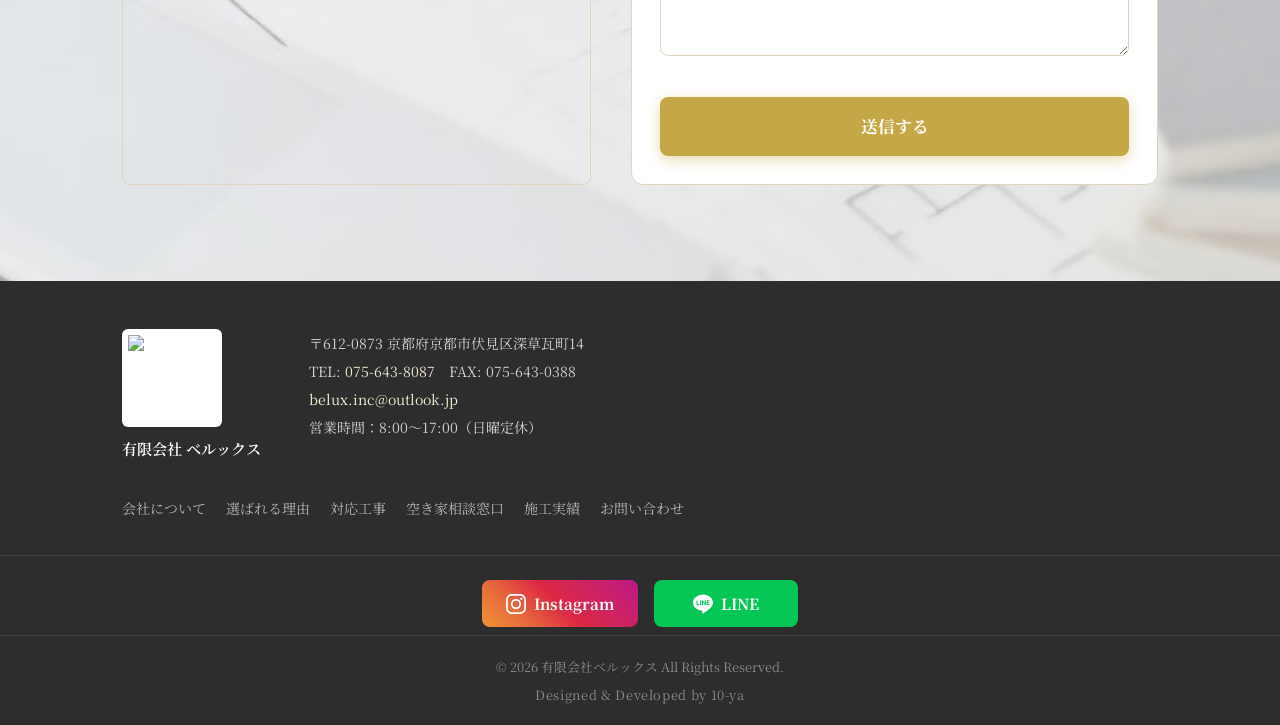
==== commit 3002a2ac: "「思いやりに、まごころを込めて」末尾の句点を削除" ====
--- a/index.html
+++ b/index.html
@@ -119,7 +119,7 @@
                 </div>
                 <h1 class="hero-title">空き家活用のご相談・リフォームなら<br>有限会社ベルックス</h1>
                 <p class="hero-lead">いつもありがとうございます</p>
-                <p class="hero-lead">思いやりに、まごころを込めて。</p>
+                <p class="hero-lead">思いやりに、まごころを込めて</p>
                 <p class="hero-sub">住まいの悩みを、安心できるリフォームで解決します。</p>
                 <div class="hero-btns">
                     <a href="#contact" class="btn btn-primary">無料見積りを依頼する</a>
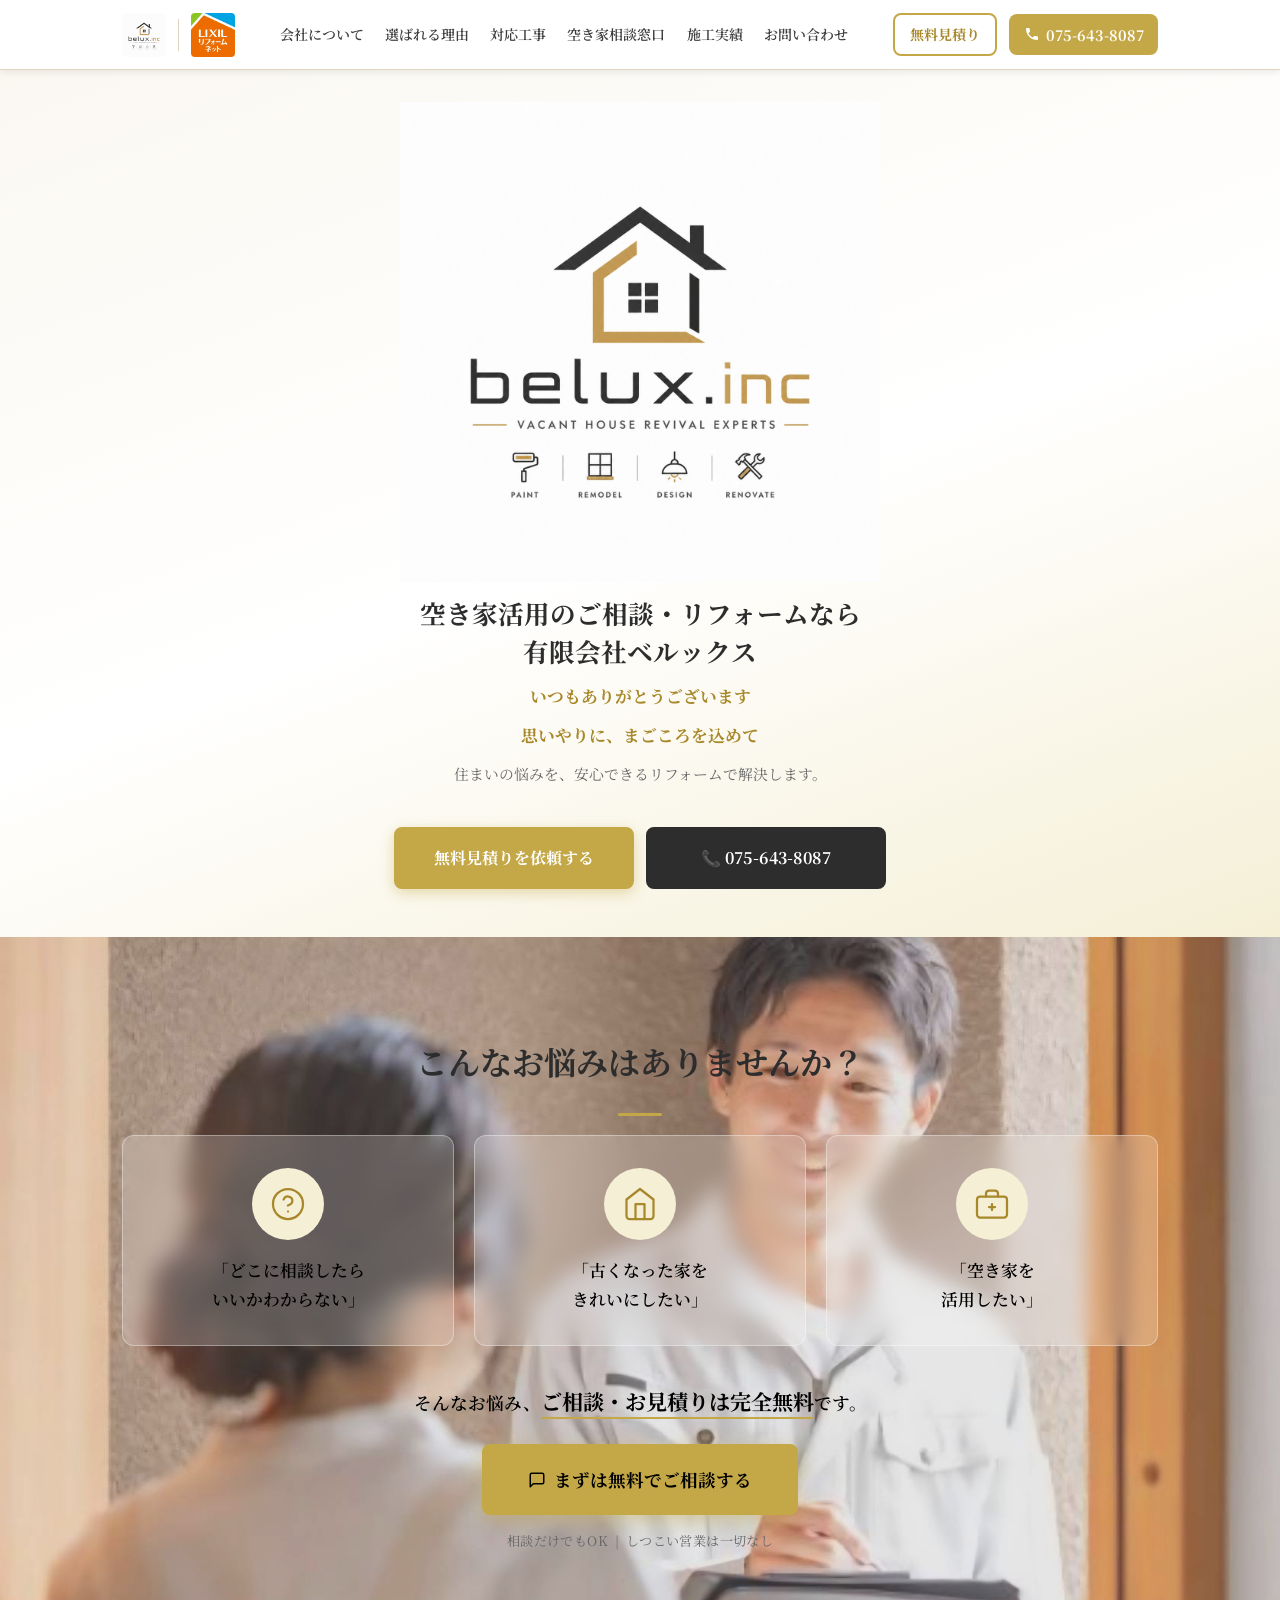
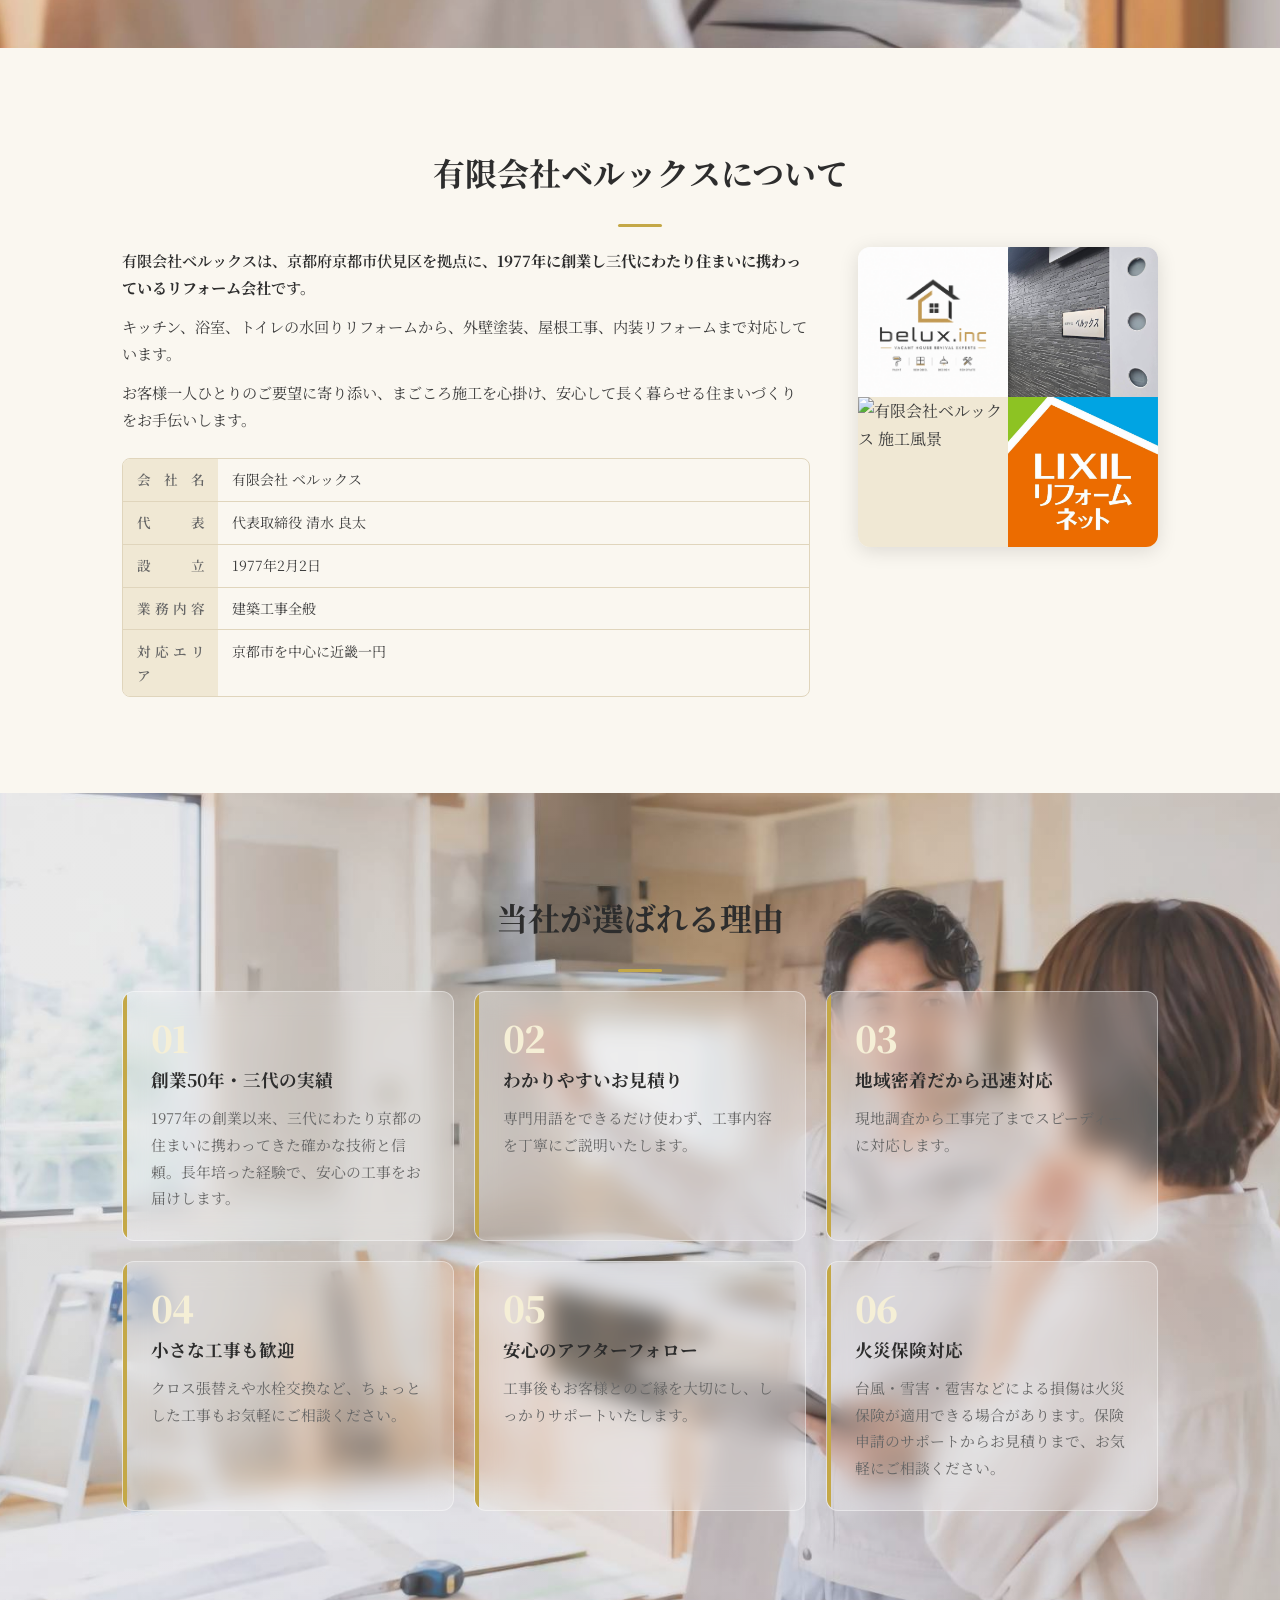
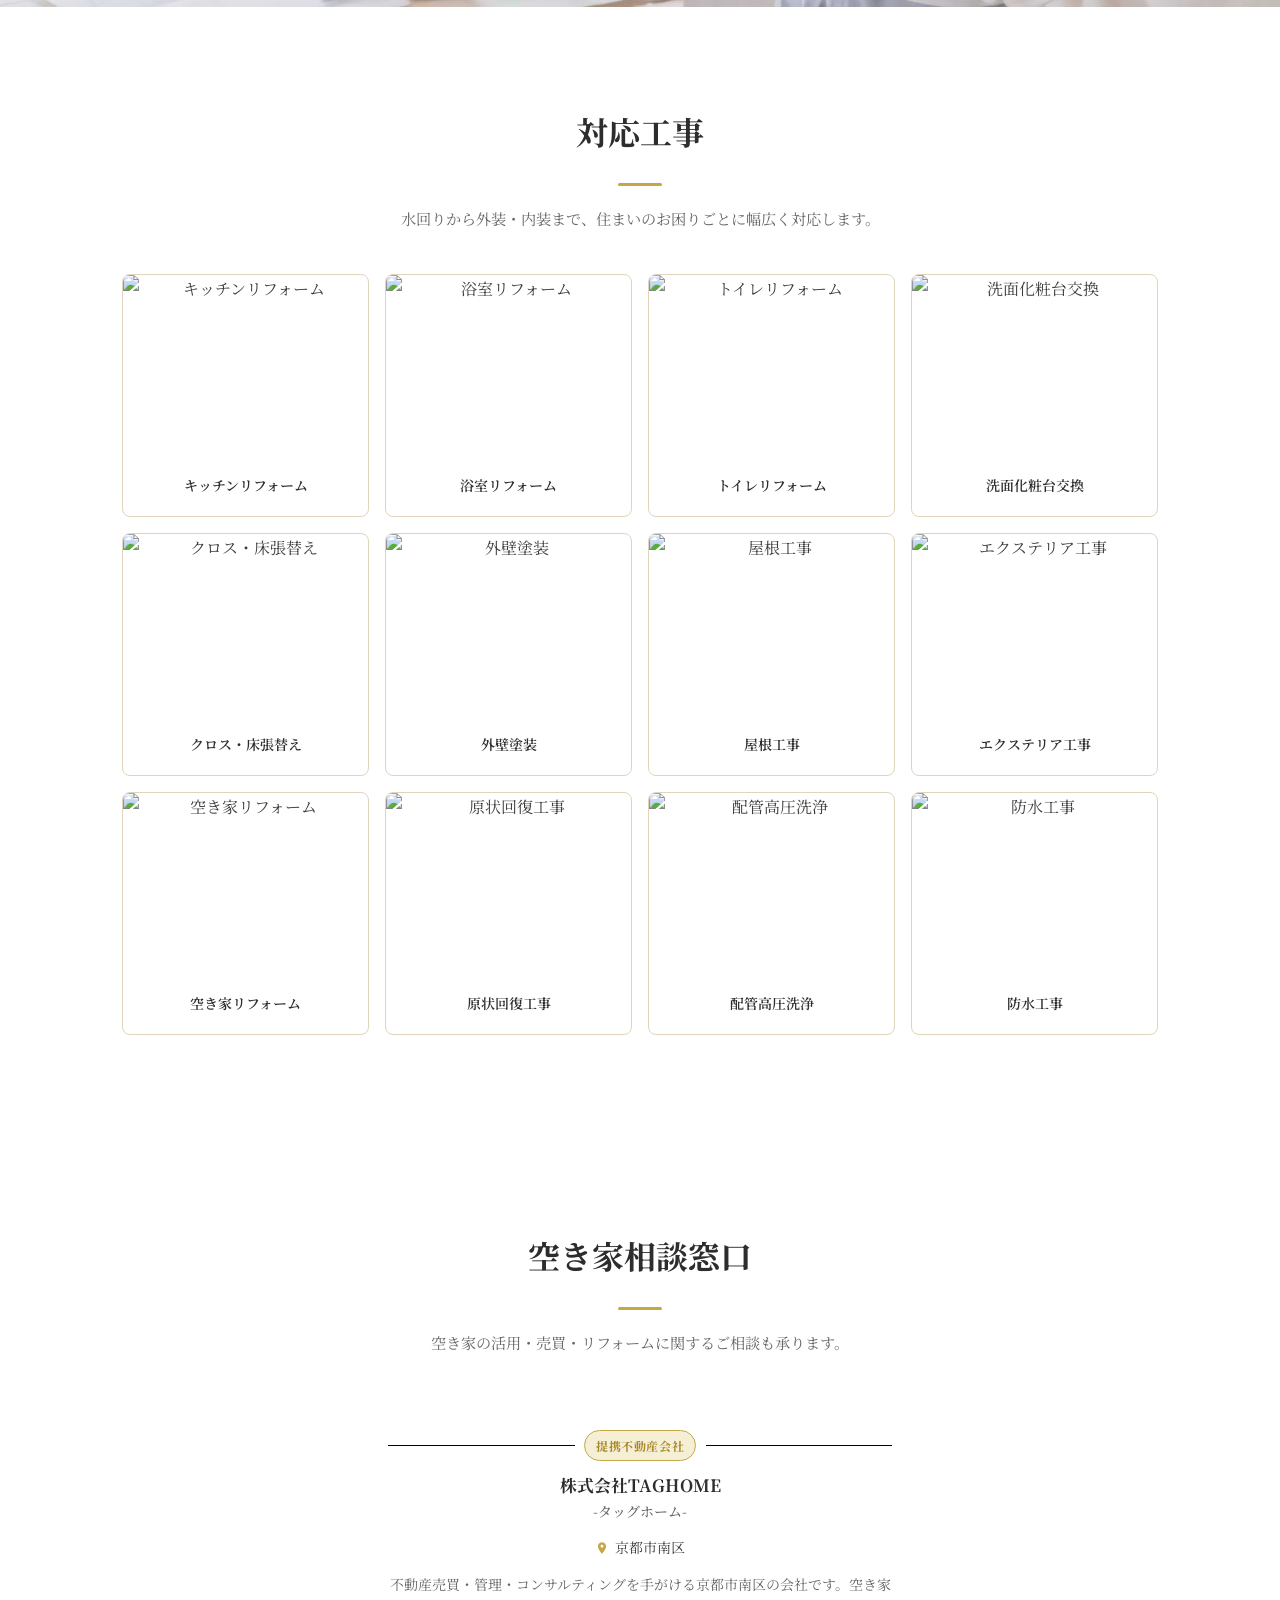
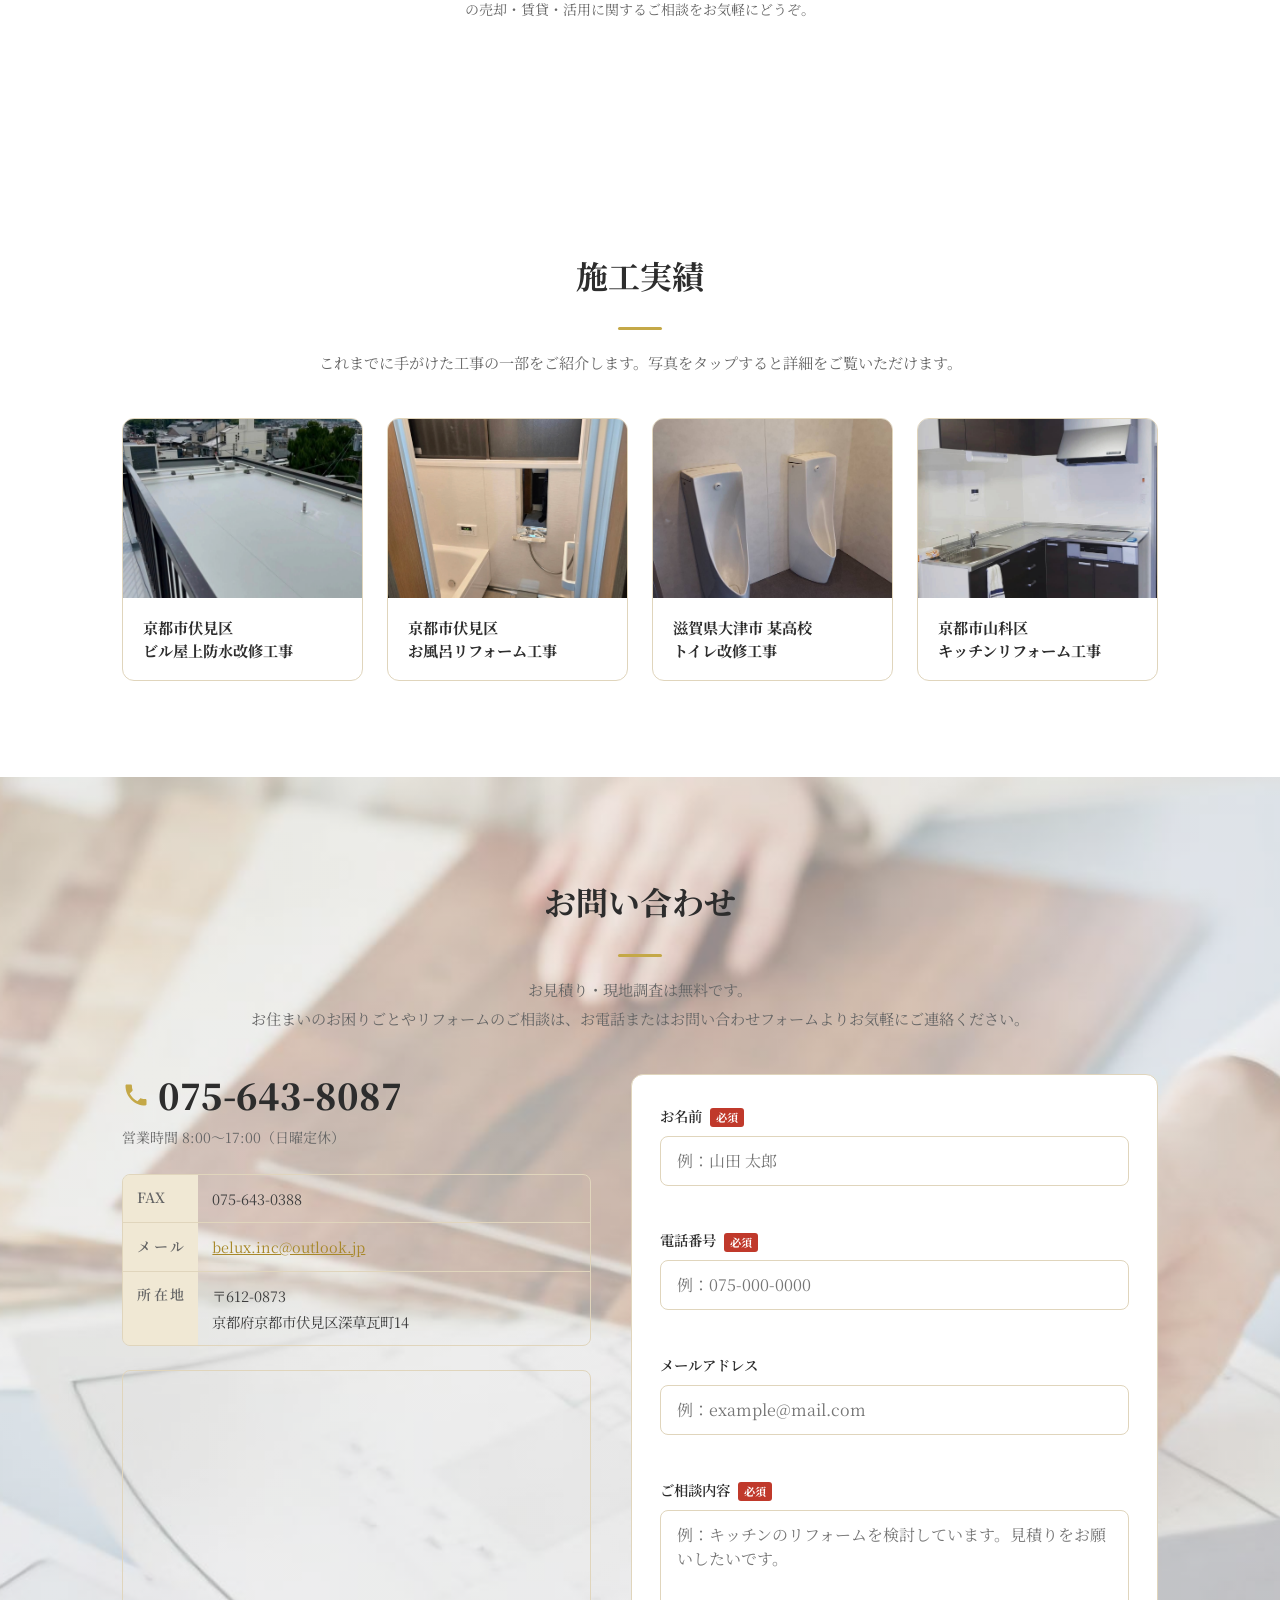
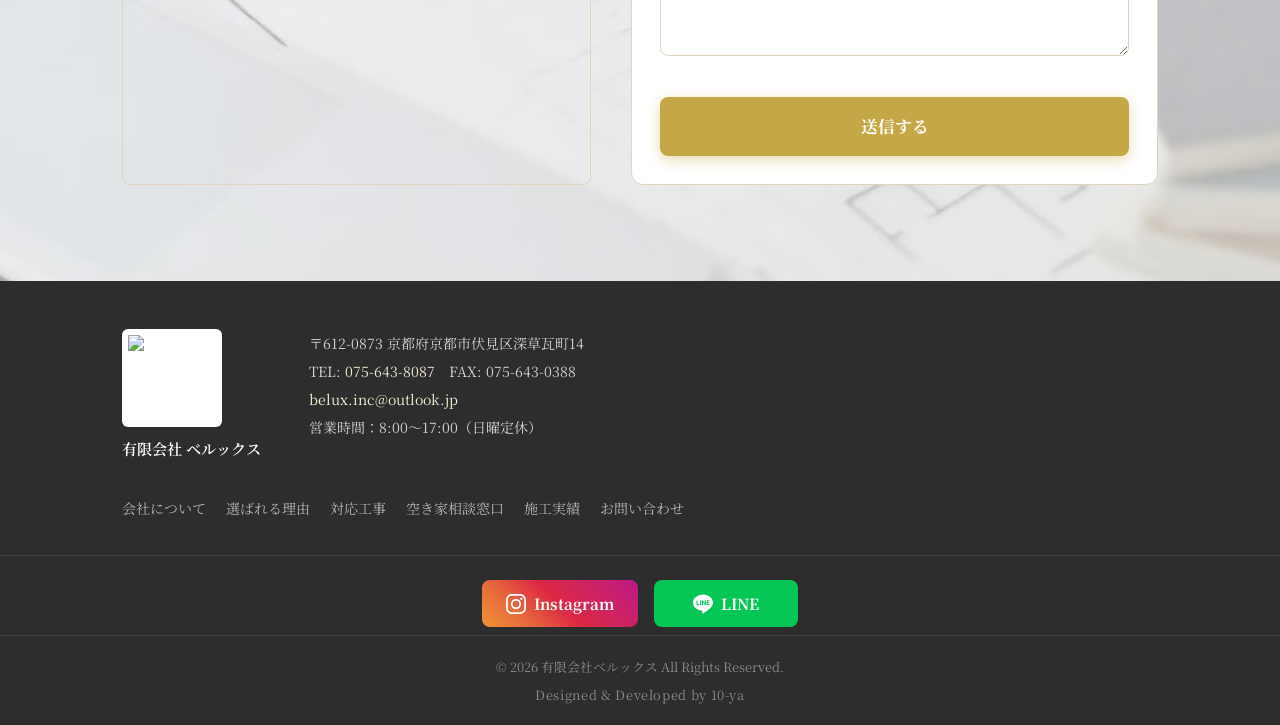
==== commit 5030adb9: "favicon.icoを追加してGoogle検索結果でのアイコン表示を改善 /favicon.icoを暗黙的に探すクローラー・古いブラウザ向けに 16/32/48pxを内包したICOファイルを追加し、" ====
--- a/index.html
+++ b/index.html
@@ -53,6 +53,7 @@
       "areaServed": "京都府・近畿一円"
     }
     </script>
+    <link rel="icon" href="favicon.ico" sizes="any">
     <link rel="icon" type="image/png" href="favicon.png">
     <link rel="apple-touch-icon" href="favicon.png">
     <link rel="stylesheet" href="css/style.css">
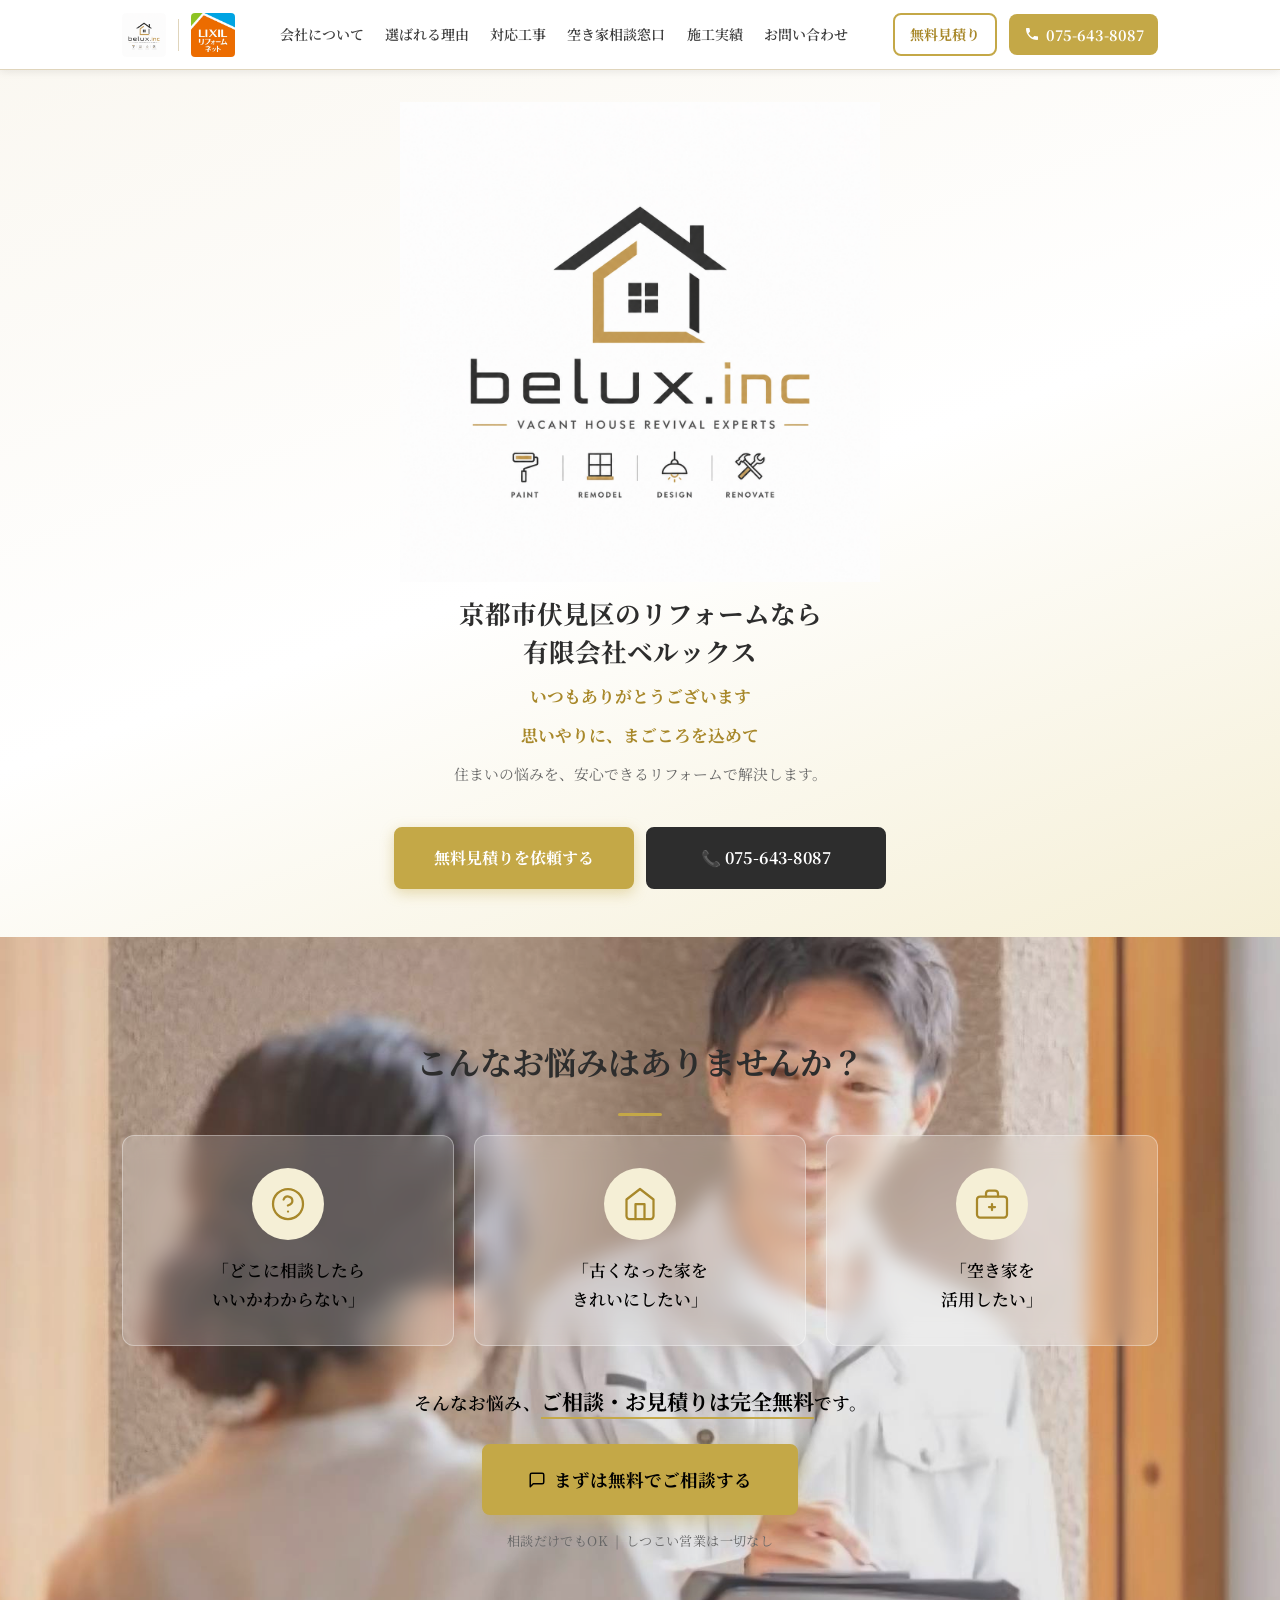
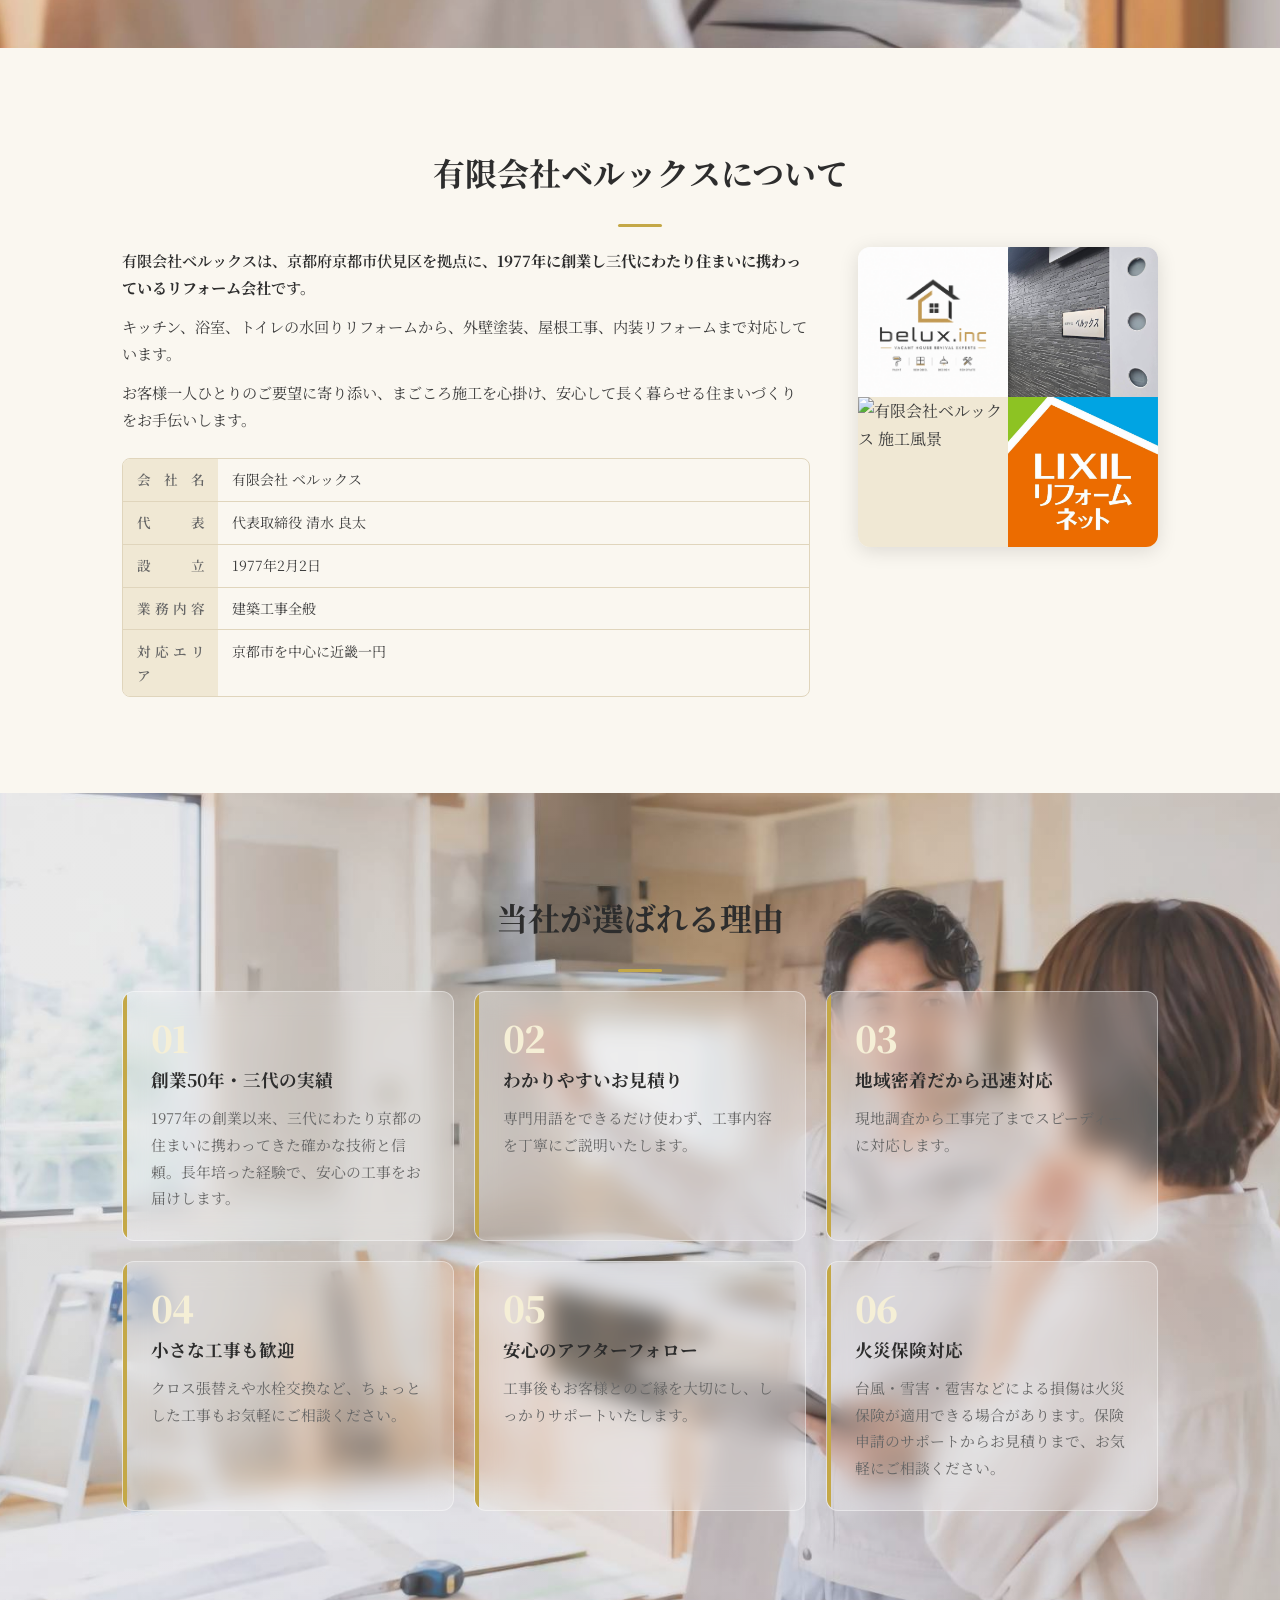
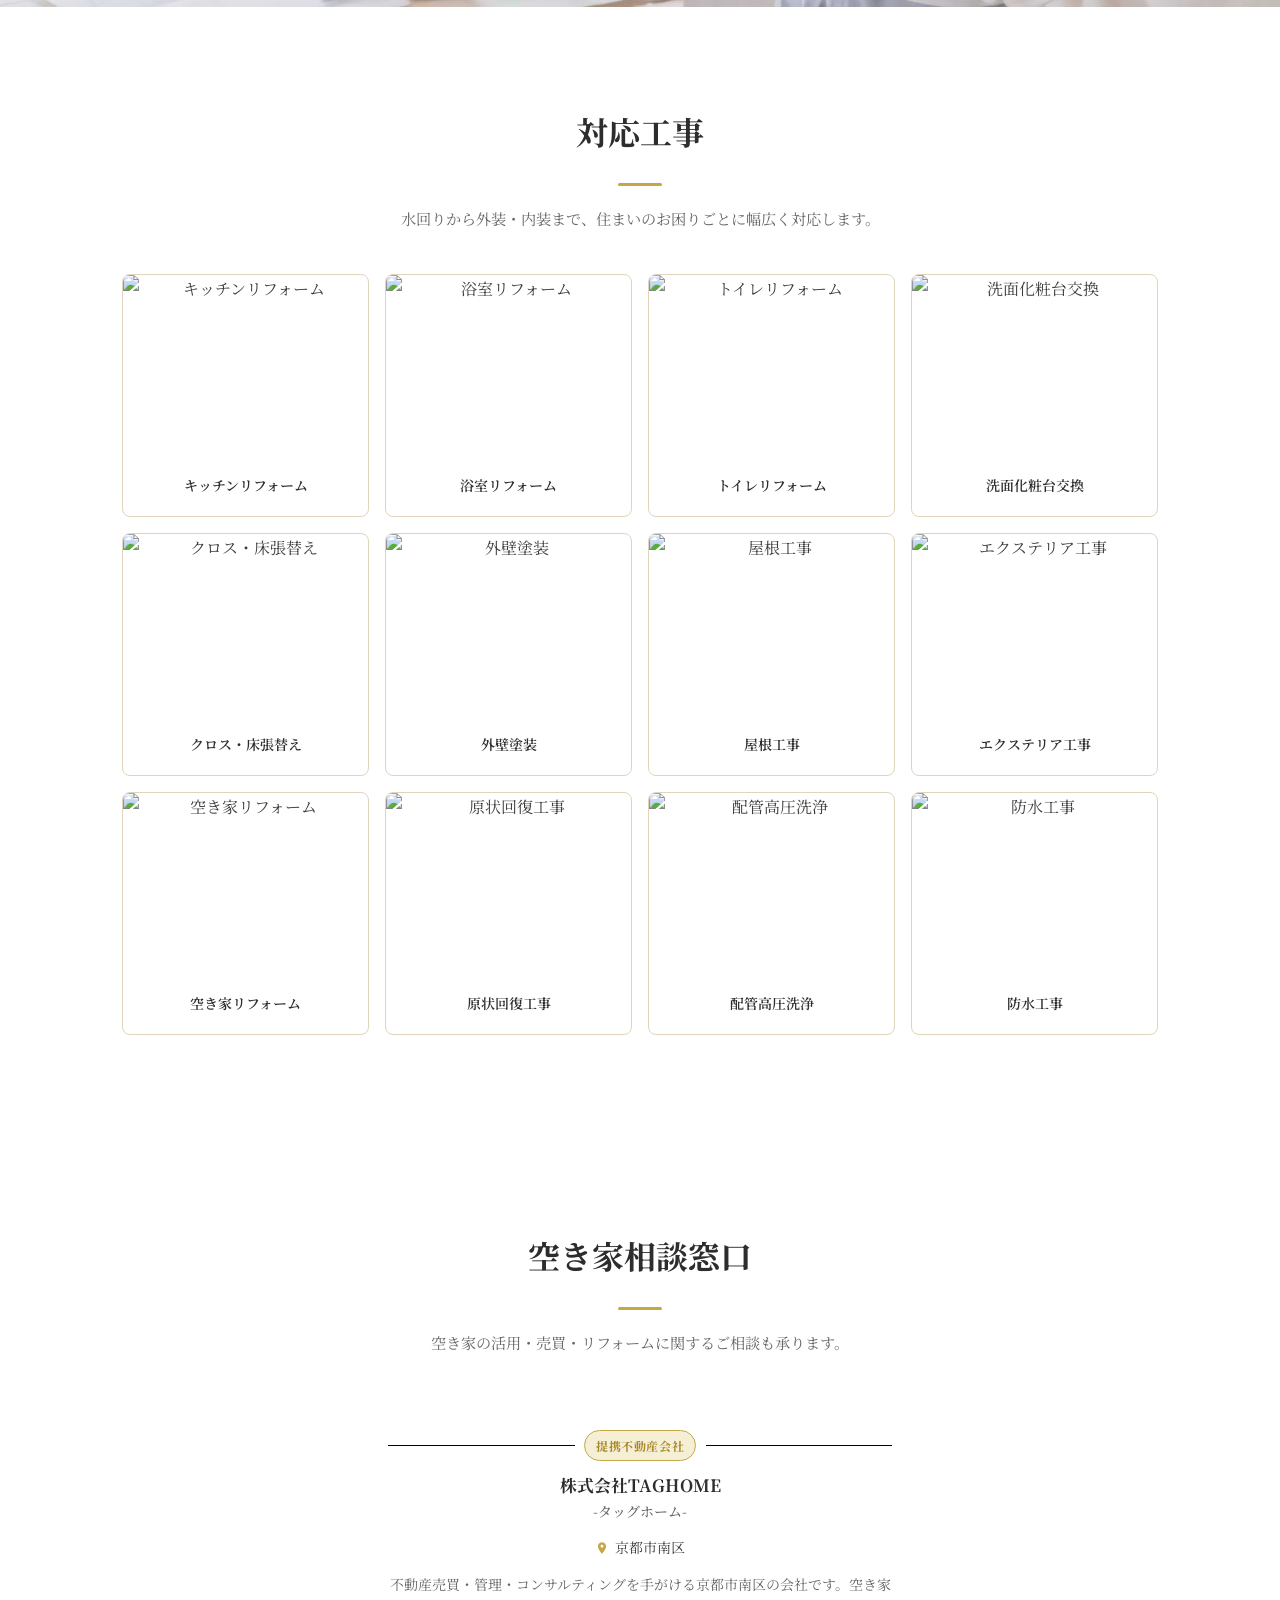
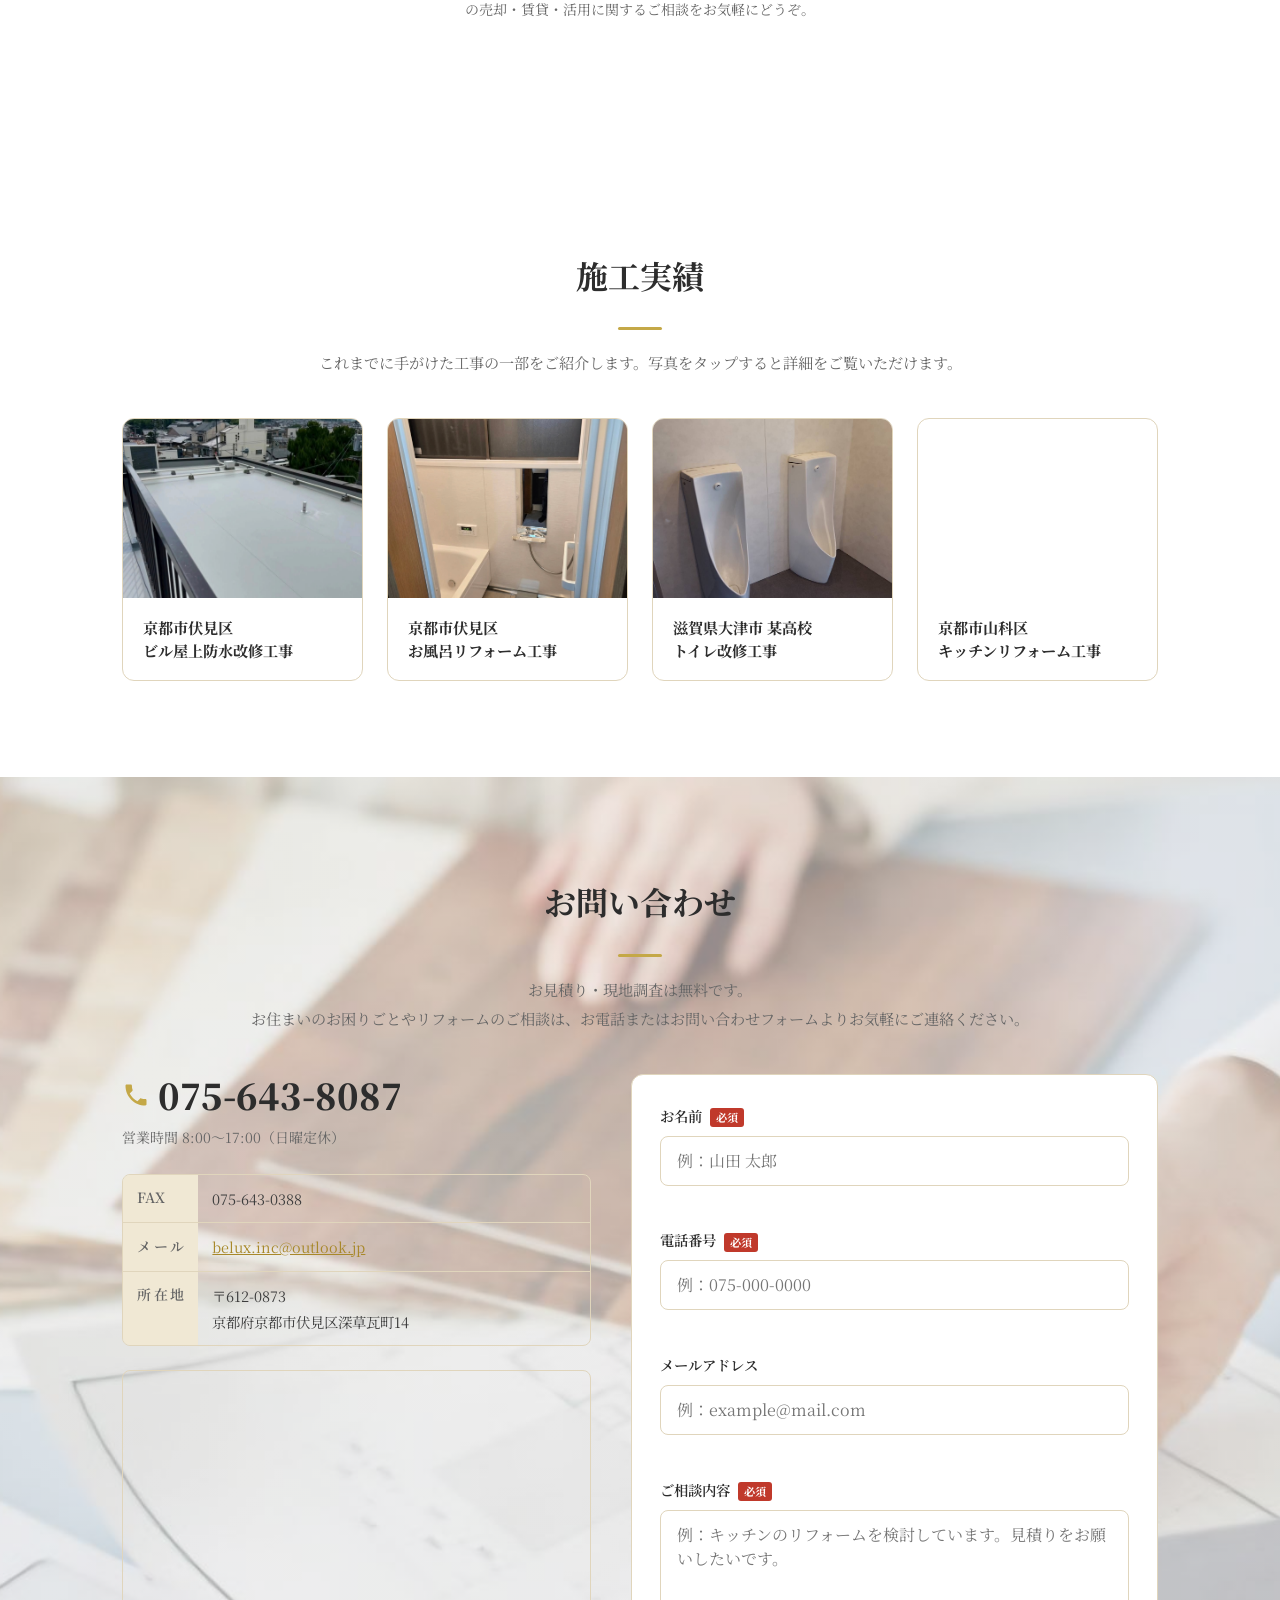
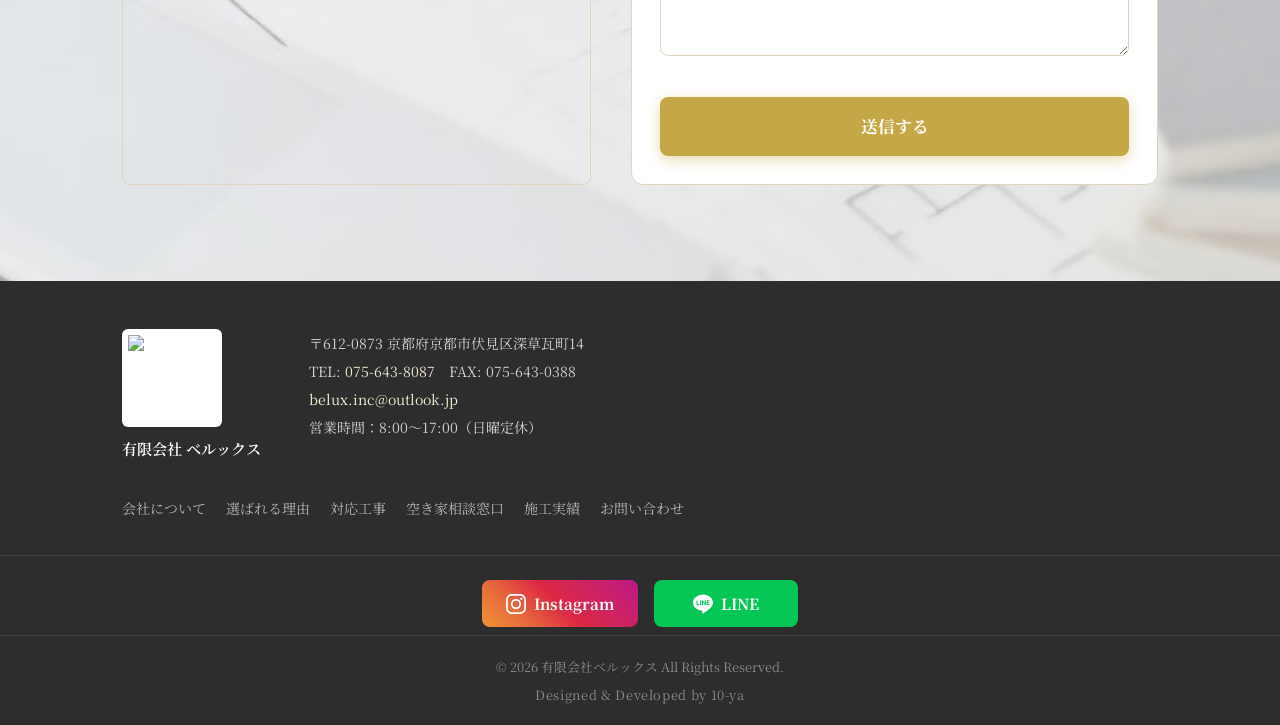
==== commit 4e2dc74e: "SEO対策: h1見出しをリフォーム・地域キーワードに最適化し、構造化データの業種を明確化 京都市伏見区・リフォーム・有限会社ベルックスでの検索認識向上のため、 ヒーローのh1文言を「京都市伏見区のリ" ====
--- a/index.html
+++ b/index.html
@@ -32,7 +32,7 @@
     <script type="application/ld+json">
     {
       "@context": "https://schema.org",
-      "@type": "LocalBusiness",
+      "@type": "HomeAndConstructionBusiness",
       "@id": "https://beluxinc.github.io/belux/#organization",
       "name": "有限会社ベルックス",
       "url": "https://beluxinc.github.io/belux/",
@@ -118,7 +118,7 @@
                   <div class="hero-sweep hero-sweep-h" aria-hidden="true"></div>
                   <div class="hero-sweep hero-sweep-a" aria-hidden="true"></div>
                 </div>
-                <h1 class="hero-title">空き家活用のご相談・リフォームなら<br>有限会社ベルックス</h1>
+                <h1 class="hero-title">京都市伏見区のリフォームなら<br>有限会社ベルックス</h1>
                 <p class="hero-lead">いつもありがとうございます</p>
                 <p class="hero-lead">思いやりに、まごころを込めて</p>
                 <p class="hero-sub">住まいの悩みを、安心できるリフォームで解決します。</p>
--- a/css/style.css
+++ b/css/style.css
@@ -274,9 +274,10 @@
   left: 0;
   right: 0;
   z-index: 1000;
-  background: rgba(255, 255, 255, 0.97);
-  backdrop-filter: blur(8px);
-  -webkit-backdrop-filter: blur(8px);
+  /* 背景をほぼ不透明にしてbackdrop-filterに頼らない
+     （固定ヘッダー+backdrop-filterは高速スクロール時にChrome/Androidで
+     画面全体が一瞬白くなる描画バグを起こすため使用しない） */
+  background: rgba(255, 255, 255, 0.99);
   border-bottom: 1px solid var(--color-border);
   box-shadow: var(--shadow-sm);
   height: var(--header-height);
@@ -289,9 +290,16 @@
   box-shadow: var(--shadow-md);
 }
 
-/* スクロール後：ナビリンクを白に */
+/* スクロール後：ナビリンクを白に（PC版の濃色ヘッダー用） */
 .header.scrolled .nav-link {
   color: rgba(255, 255, 255, 0.85);
+}
+
+/* スマホ用ドロワーは開いている間ずっと背景が白なので、
+   スクロールしてヘッダーが.scrolledになっても文字は黒のまま維持する
+   （白背景に白文字が重なって見えなくなるのを防ぐ） */
+.header.scrolled .header-nav.nav-open .nav-link {
+  color: var(--color-text);
 }
 
 .header.scrolled .nav-link:hover,
